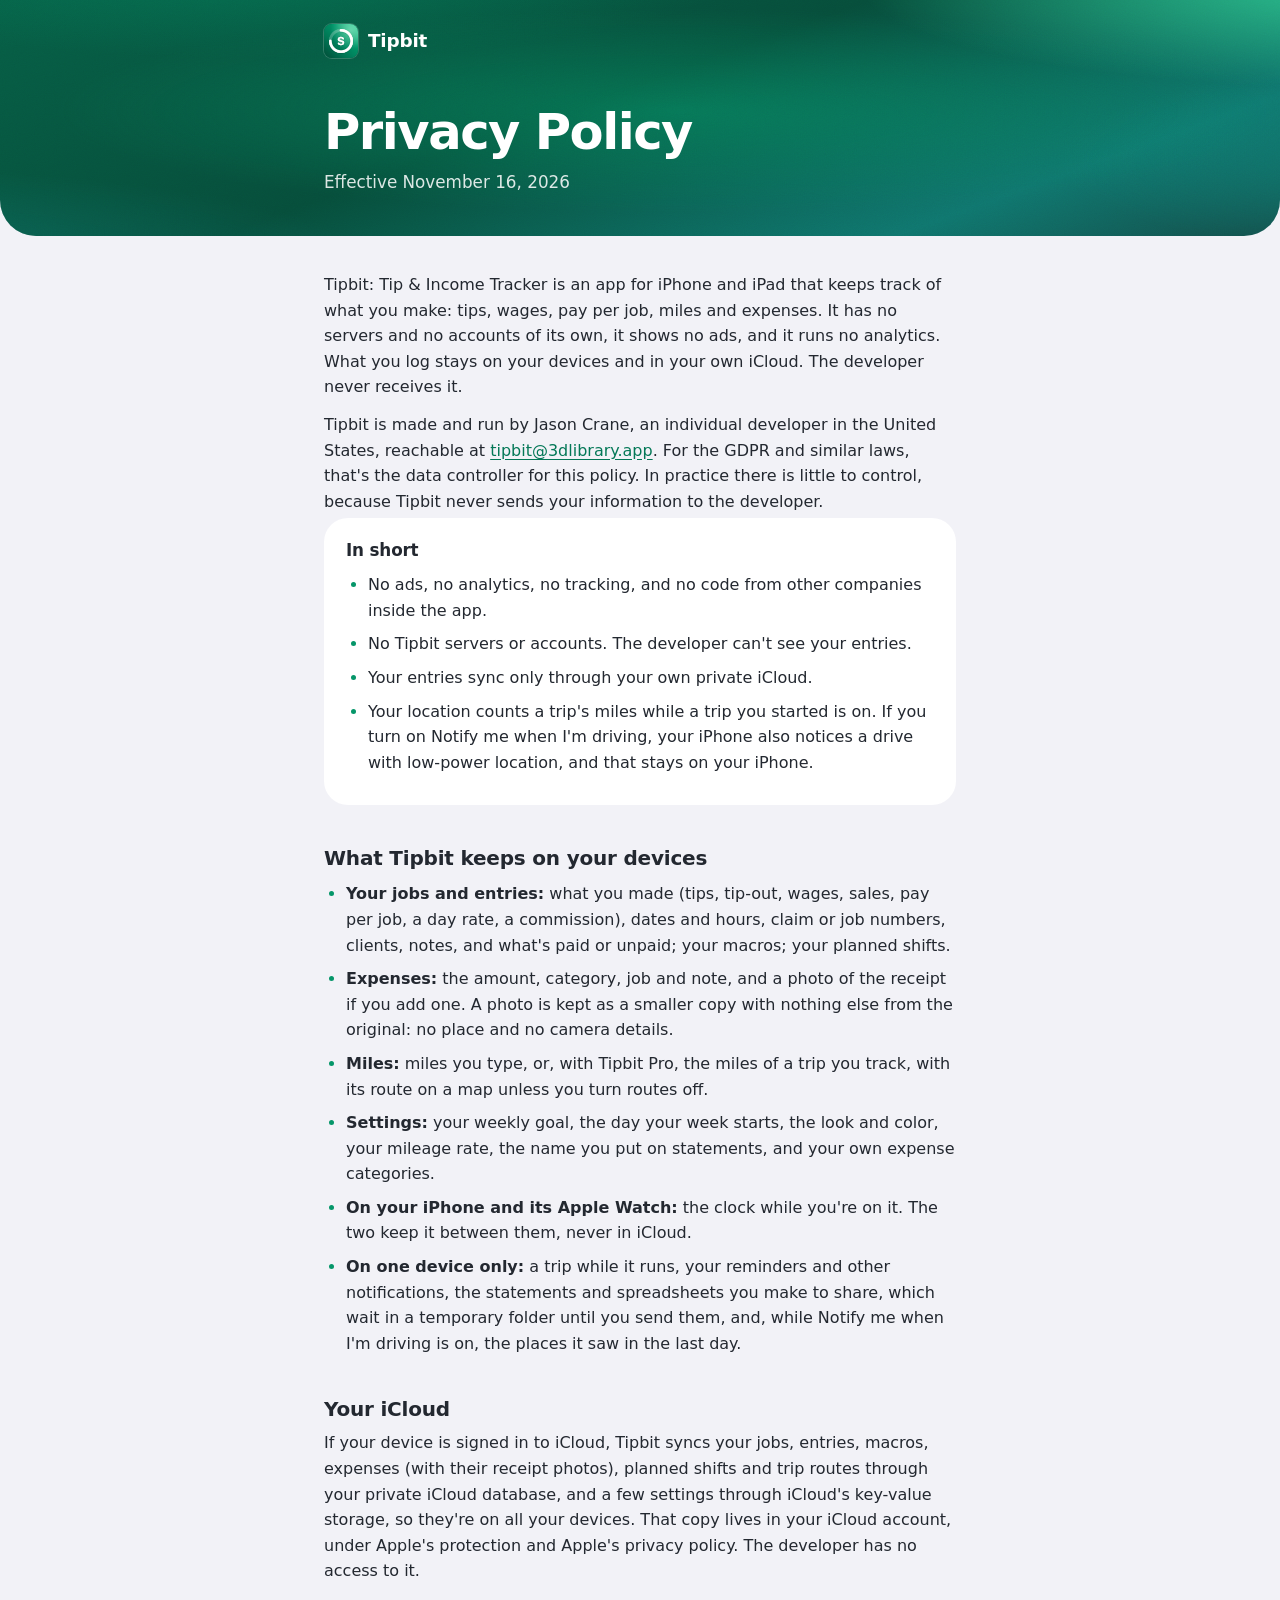
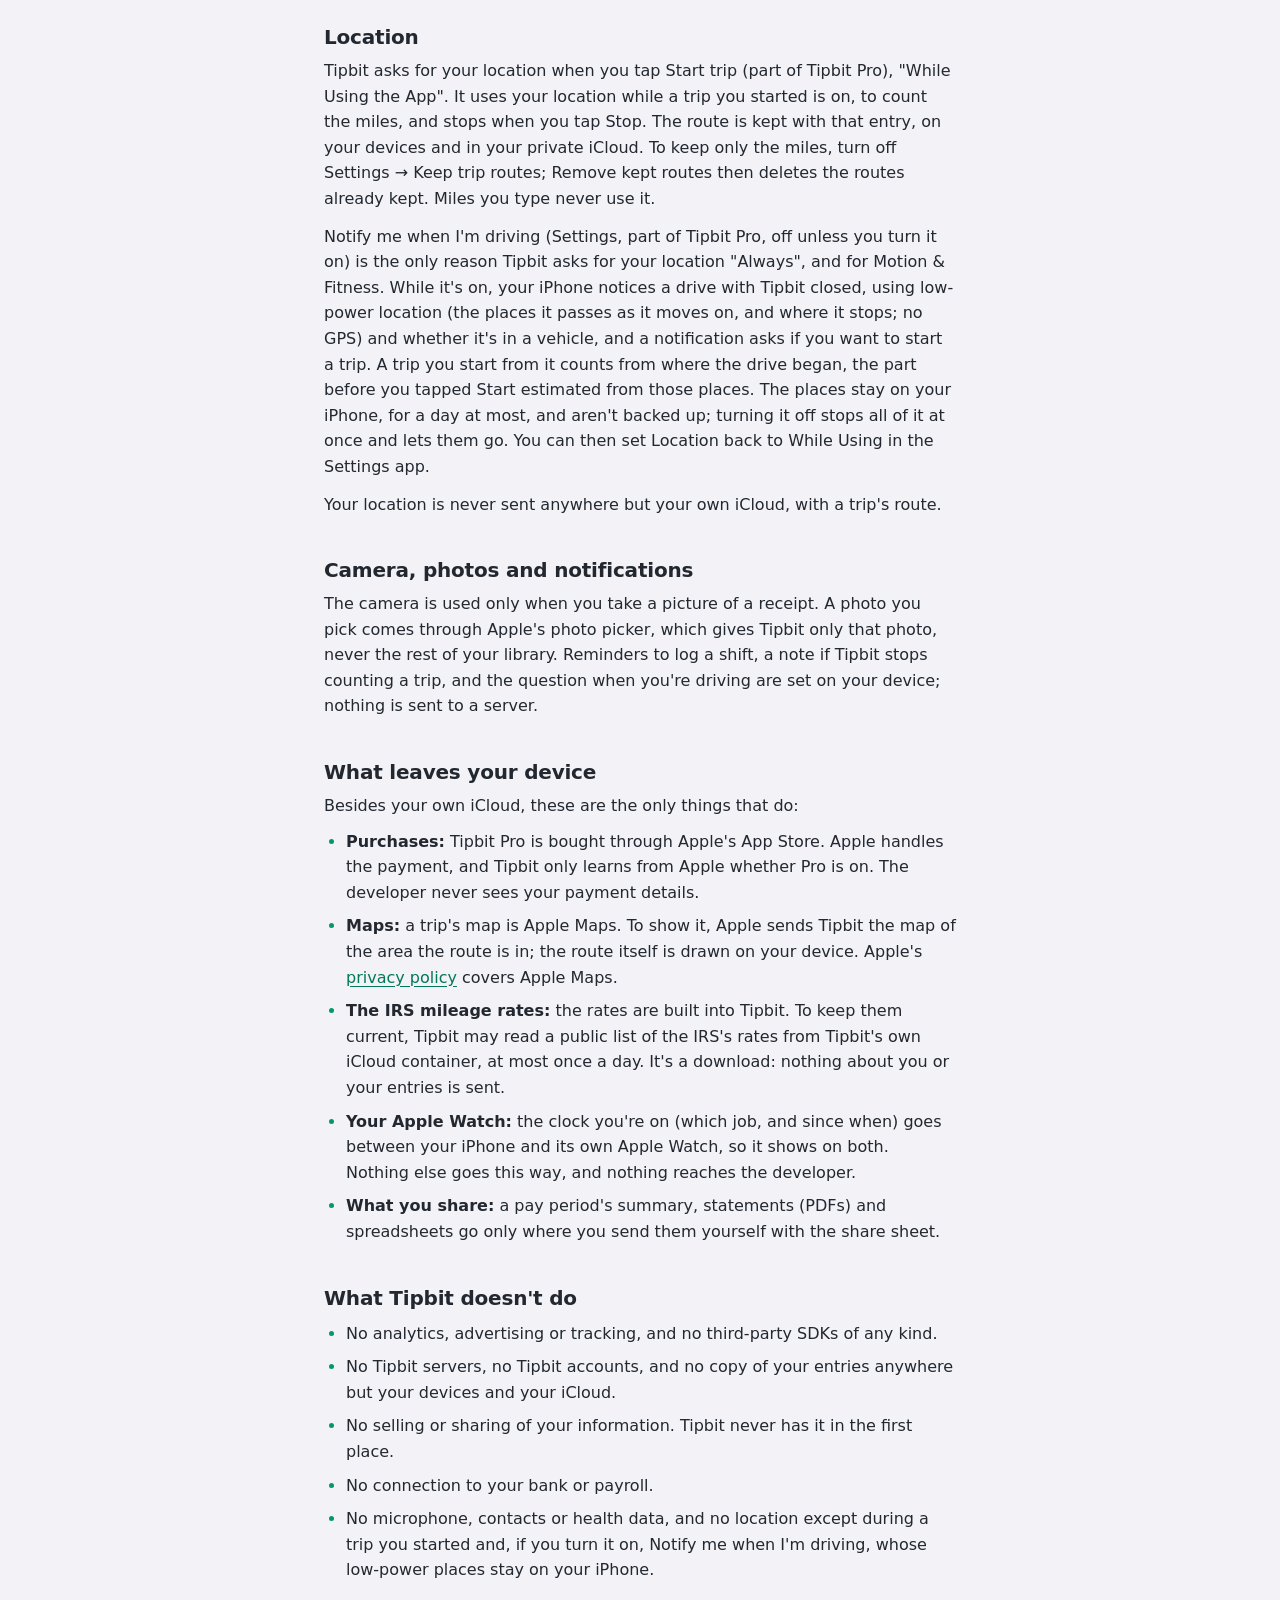
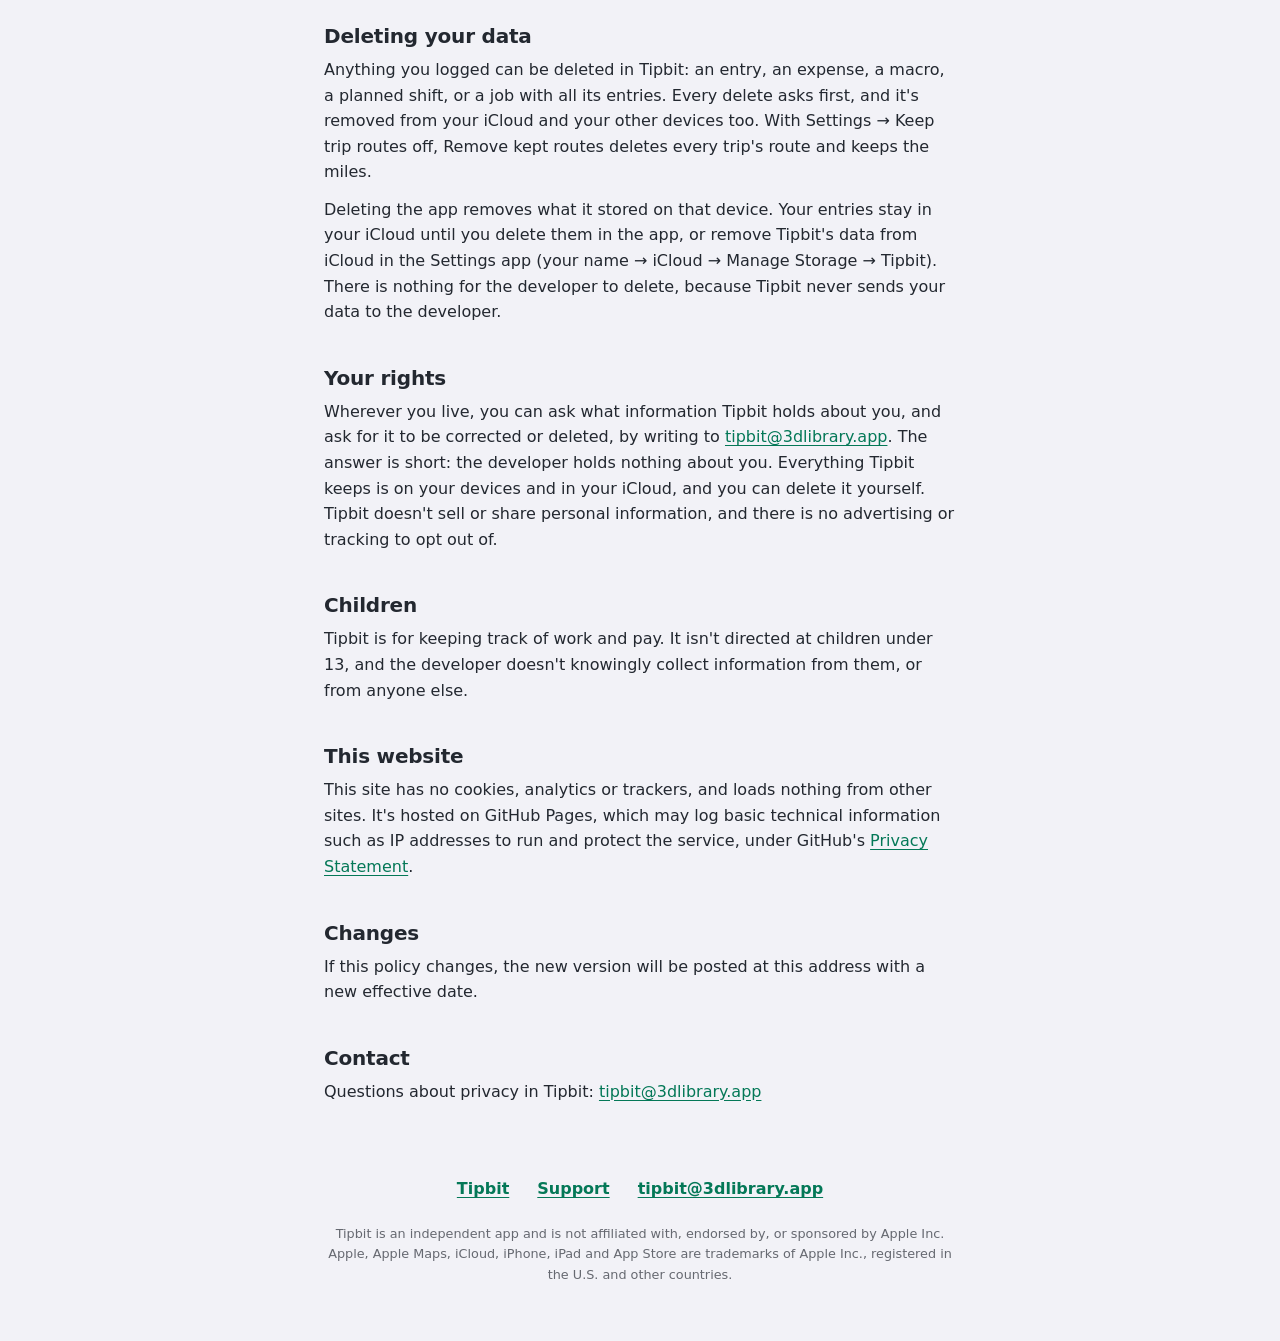
==== privacy.html @ b1013e78 "The privacy policy says Tipbit asks for Always only for Notify me when I'm driving The problem. Spec" ====
<!DOCTYPE html>
<html lang="en">
<head>
<meta charset="utf-8">
<meta name="viewport" content="width=device-width, initial-scale=1, viewport-fit=cover">
<title>Privacy Policy - Tipbit: Tip &amp; Income Tracker</title>
<meta name="description" content="Tipbit's privacy policy: no servers, no accounts, no ads, no tracking. Your entries stay on your devices and in your own iCloud.">
<meta name="color-scheme" content="light dark">
<meta name="theme-color" content="#065f46">
<meta name="referrer" content="no-referrer">
<link rel="icon" href="img/icon.png">
<link rel="apple-touch-icon" href="img/icon.png">
<link rel="stylesheet" href="site.css">
</head>
<body>
<header class="aurora">
  <div class="narrow band">
    <a class="home" href="./"><img src="img/icon.png" width="34" height="34" alt=""><span>Tipbit</span></a>
    <h1>Privacy Policy</h1>
    <p class="line">Effective November 16, 2026</p>
  </div>
</header>

<main class="narrow page">
  <p>Tipbit: Tip &amp; Income Tracker is an app for iPhone and iPad that keeps track of what you make: tips, wages,
  pay per job, miles and expenses. It has no servers and no accounts of its own, it shows no ads, and it runs no
  analytics. What you log stays on your devices and in your own iCloud. The developer never receives it.</p>

  <p>Tipbit is made and run by Jason Crane, an individual developer in the United States, reachable at
  <a href="mailto:tipbit@3dlibrary.app">tipbit@3dlibrary.app</a>. For the GDPR and similar laws, that's the data
  controller for this policy. In practice there is little to control, because Tipbit never sends your information to
  the developer.</p>

  <div class="card">
    <h2>In short</h2>
    <ul>
      <li>No ads, no analytics, no tracking, and no code from other companies inside the app.</li>
      <li>No Tipbit servers or accounts. The developer can't see your entries.</li>
      <li>Your entries sync only through your own private iCloud.</li>
      <li>Your location counts a trip's miles while a trip you started is on. If you turn on Notify me when I'm driving,
      your iPhone also notices a drive with low-power location, and that stays on your iPhone.</li>
    </ul>
  </div>

  <h2>What Tipbit keeps on your devices</h2>
  <ul>
    <li><strong>Your jobs and entries:</strong> what you made (tips, tip-out, wages, sales, pay per job, a day rate, a
    commission), dates and hours, claim or job numbers, clients, notes, and what's paid or unpaid; your macros; your
    planned shifts.</li>
    <li><strong>Expenses:</strong> the amount, category, job and note, and a photo of the receipt if you add one. A photo
    is kept as a smaller copy with nothing else from the original: no place and no camera details.</li>
    <li><strong>Miles:</strong> miles you type, or, with Tipbit Pro, the miles of a trip you track, with its route on a
    map unless you turn routes off.</li>
    <li><strong>Settings:</strong> your weekly goal, the day your week starts, the look and color, your mileage rate, the
    name you put on statements, and your own expense categories.</li>
    <li><strong>On your iPhone and its Apple Watch:</strong> the clock while you're on it. The two keep it between them,
    never in iCloud.</li>
    <li><strong>On one device only:</strong> a trip while it runs, your reminders and other notifications, the statements
    and spreadsheets you make to share, which wait in a temporary folder until you send them, and, while Notify me when
    I'm driving is on, the places it saw in the last day.</li>
  </ul>

  <h2>Your iCloud</h2>
  <p>If your device is signed in to iCloud, Tipbit syncs your jobs, entries, macros, expenses (with their receipt
  photos), planned shifts and trip routes through your private iCloud database, and a few settings through iCloud's
  key-value storage, so they're on all your devices. That copy lives in your iCloud account, under Apple's protection
  and Apple's privacy policy. The developer has no access to it.</p>

  <h2>Location</h2>
  <p>Tipbit asks for your location when you tap Start trip (part of Tipbit Pro), "While Using the App". It uses your
  location while a trip you started is on, to count the miles, and stops when you tap Stop. The route is kept with that
  entry, on your devices and in your private iCloud. To keep only the miles, turn off Settings → Keep trip routes;
  Remove kept routes then deletes the routes already kept. Miles you type never use it.</p>
  <p>Notify me when I'm driving (Settings, part of Tipbit Pro, off unless you turn it on) is the only reason Tipbit asks
  for your location "Always", and for Motion &amp; Fitness. While it's on, your iPhone notices a drive with Tipbit closed,
  using low-power location (the places it passes as it moves on, and where it stops; no GPS) and whether it's in a
  vehicle, and a notification asks if you want to start a trip. A trip you start from it counts from where the drive
  began, the part before you tapped Start estimated from those places. The places stay on your iPhone, for a day at
  most, and aren't backed up; turning it off stops all of it at once and lets them go. You can then set Location back
  to While Using in the Settings app.</p>
  <p>Your location is never sent anywhere but your own iCloud, with a trip's route.</p>

  <h2>Camera, photos and notifications</h2>
  <p>The camera is used only when you take a picture of a receipt. A photo you pick comes through Apple's photo picker,
  which gives Tipbit only that photo, never the rest of your library. Reminders to log a shift, a note if Tipbit stops
  counting a trip, and the question when you're driving are set on your device; nothing is sent to a server.</p>

  <h2>What leaves your device</h2>
  <p>Besides your own iCloud, these are the only things that do:</p>
  <ul>
    <li><strong>Purchases:</strong> Tipbit Pro is bought through Apple's App Store. Apple handles the payment, and Tipbit
    only learns from Apple whether Pro is on. The developer never sees your payment details.</li>
    <li><strong>Maps:</strong> a trip's map is Apple Maps. To show it, Apple sends Tipbit the map of the area the route
    is in; the route itself is drawn on your device. Apple's
    <a href="https://www.apple.com/legal/privacy/">privacy policy</a> covers Apple Maps.</li>
    <li><strong>The IRS mileage rates:</strong> the rates are built into Tipbit. To keep them current, Tipbit may read a
    public list of the IRS's rates from Tipbit's own iCloud container, at most once a day. It's a download: nothing about
    you or your entries is sent.</li>
    <li><strong>Your Apple Watch:</strong> the clock you're on (which job, and since when) goes between your iPhone and
    its own Apple Watch, so it shows on both. Nothing else goes this way, and nothing reaches the developer.</li>
    <li><strong>What you share:</strong> a pay period's summary, statements (PDFs) and spreadsheets go only where you send
    them yourself with the share sheet.</li>
  </ul>

  <h2>What Tipbit doesn't do</h2>
  <ul>
    <li>No analytics, advertising or tracking, and no third-party SDKs of any kind.</li>
    <li>No Tipbit servers, no Tipbit accounts, and no copy of your entries anywhere but your devices and your iCloud.</li>
    <li>No selling or sharing of your information. Tipbit never has it in the first place.</li>
    <li>No connection to your bank or payroll.</li>
    <li>No microphone, contacts or health data, and no location except during a trip you started and, if you turn it on,
    Notify me when I'm driving, whose low-power places stay on your iPhone.</li>
  </ul>

  <h2>Deleting your data</h2>
  <p>Anything you logged can be deleted in Tipbit: an entry, an expense, a macro, a planned shift, or a job with all
  its entries. Every delete asks first, and it's removed from your iCloud and your other devices too. With Settings →
  Keep trip routes off, Remove kept routes deletes every trip's route and keeps the miles.</p>
  <p>Deleting the app removes what it stored on that device. Your entries stay in your iCloud until you delete them in
  the app, or remove Tipbit's data from iCloud in the Settings app (your name → iCloud → Manage Storage → Tipbit). There
  is nothing for the developer to delete, because Tipbit never sends your data to the developer.</p>

  <h2>Your rights</h2>
  <p>Wherever you live, you can ask what information Tipbit holds about you, and ask for it to be corrected or deleted,
  by writing to <a href="mailto:tipbit@3dlibrary.app">tipbit@3dlibrary.app</a>. The answer is short: the developer holds
  nothing about you. Everything Tipbit keeps is on your devices and in your iCloud, and you can delete it yourself.
  Tipbit doesn't sell or share personal information, and there is no advertising or tracking to opt out of.</p>

  <h2>Children</h2>
  <p>Tipbit is for keeping track of work and pay. It isn't directed at children under 13, and the developer doesn't
  knowingly collect information from them, or from anyone else.</p>

  <h2>This website</h2>
  <p>This site has no cookies, analytics or trackers, and loads nothing from other sites. It's hosted on GitHub Pages,
  which may log basic technical information such as IP addresses to run and protect the service, under GitHub's
  <a href="https://docs.github.com/en/site-policy/privacy-policies/github-general-privacy-statement">Privacy
  Statement</a>.</p>

  <h2>Changes</h2>
  <p>If this policy changes, the new version will be posted at this address with a new effective date.</p>

  <h2>Contact</h2>
  <p>Questions about privacy in Tipbit: <a href="mailto:tipbit@3dlibrary.app">tipbit@3dlibrary.app</a></p>
</main>

<footer>
  <div class="narrow">
    <nav aria-label="Tipbit pages">
      <a href="./">Tipbit</a>
      <a href="support.html">Support</a>
      <a href="mailto:tipbit@3dlibrary.app">tipbit@3dlibrary.app</a>
    </nav>
    <p class="tm">Tipbit is an independent app and is not affiliated with, endorsed by, or sponsored by Apple Inc. Apple,
    Apple Maps, iCloud, iPhone, iPad and App Store are trademarks of Apple Inc., registered in the U.S. and other
    countries.</p>
  </div>
</footer>
</body>
</html>
---- site.css ----
/* Tipbit's site, in the app's look: the hero's aurora (the Emerald theme's own nine colors, Theme.swift), the money
   font (the system's rounded face, heavy), the ink (#232830) on a light page, white on a dark one. No scripts, no
   web fonts, nothing from another site. */

:root {
  color-scheme: light dark;
  --page: #f2f2f7;
  --card: #ffffff;
  --ink: #232830;
  --ink-2: rgba(35, 40, 48, 0.68);
  --ink-3: rgba(35, 40, 48, 0.36);
  --line: rgba(35, 40, 48, 0.12);
  --accent: #059669;
  --link: #047857;
  --rounded: ui-rounded, "SF Pro Rounded", "SF Pro Display", -apple-system, BlinkMacSystemFont, system-ui, "Segoe UI",
    Roboto, sans-serif;
  --text: -apple-system, BlinkMacSystemFont, system-ui, "Segoe UI", Roboto, Helvetica, Arial, sans-serif;
}

@media (prefers-color-scheme: dark) {
  :root {
    --page: #000000;
    --card: #1c1c1e;
    --ink: #ffffff;
    --ink-2: rgba(235, 235, 245, 0.66);
    --ink-3: rgba(235, 235, 245, 0.32);
    --line: rgba(255, 255, 255, 0.12);
    --accent: #34d399;
    --link: #34d399;
  }
}

* { margin: 0; padding: 0; box-sizing: border-box; }
html { -webkit-text-size-adjust: 100%; }
body {
  font-family: var(--text);
  background: var(--page);
  color: var(--ink);
  line-height: 1.6;
  -webkit-font-smoothing: antialiased;
}
a { color: var(--link); text-underline-offset: 3px; }
a:focus-visible { outline: 2px solid var(--accent); outline-offset: 3px; border-radius: 6px; }
img { max-width: 100%; }

/* The aurora: deep emerald with mint and teal glows drifting slowly, as the app's hero does; still under Reduce Motion. */
.aurora {
  position: relative;
  overflow: hidden;
  isolation: isolate;
  color: #ffffff;
  background: linear-gradient(160deg, #065f46 0%, #064e3b 45%, #0f766e 80%, #134e4a 100%);
  border-radius: 0 0 36px 36px;
}
.aurora::before {
  content: "";
  position: absolute;
  inset: -25%;
  z-index: -2;
  background:
    radial-gradient(38% 42% at 88% 12%, rgba(52, 211, 153, 0.85) 0%, rgba(52, 211, 153, 0) 70%),
    radial-gradient(40% 45% at 100% 62%, rgba(13, 148, 136, 0.75) 0%, rgba(13, 148, 136, 0) 70%),
    radial-gradient(45% 40% at 52% 48%, rgba(5, 150, 105, 0.55) 0%, rgba(5, 150, 105, 0) 72%),
    radial-gradient(40% 40% at 8% 92%, rgba(15, 118, 110, 0.7) 0%, rgba(15, 118, 110, 0) 70%),
    radial-gradient(36% 36% at 30% 8%, rgba(4, 120, 87, 0.7) 0%, rgba(4, 120, 87, 0) 70%);
  animation: drift 28s ease-in-out infinite alternate;
}
/* A whisper of grain, so the glows never band. */
.aurora::after {
  content: "";
  position: absolute;
  inset: 0;
  z-index: -1;
  opacity: 0.07;
  mix-blend-mode: overlay;
  background-image: url("data:image/svg+xml;utf8,<svg xmlns='http://www.w3.org/2000/svg' width='160' height='160'><filter id='n'><feTurbulence type='fractalNoise' baseFrequency='0.9' numOctaves='2' stitchTiles='stitch'/></filter><rect width='100%' height='100%' filter='url(%23n)'/></svg>");
}
@keyframes drift {
  0% { transform: translate3d(-4%, -2%, 0) rotate(0deg) scale(1); }
  50% { transform: translate3d(3%, 3%, 0) rotate(4deg) scale(1.06); }
  100% { transform: translate3d(5%, -3%, 0) rotate(-3deg) scale(1.03); }
}
@media (prefers-reduced-motion: reduce) {
  .aurora::before { animation: none; }
}

.wrap { max-width: 1040px; margin: 0 auto; padding: 0 24px; }
.narrow { max-width: 680px; margin: 0 auto; padding: 0 24px; }

/* The small caps label above a big line, as the app writes "THIS WEEK". */
.label {
  font-size: 0.78rem;
  font-weight: 700;
  letter-spacing: 0.12em;
  text-transform: uppercase;
}
.aurora .label { color: rgba(209, 250, 229, 0.92); }

.home {
  display: inline-flex;
  align-items: center;
  gap: 10px;
  color: #ffffff;
  text-decoration: none;
  font-family: var(--rounded);
  font-weight: 800;
  font-size: 1.15rem;
  letter-spacing: -0.01em;
}
.home img { width: 34px; height: 34px; border-radius: 8px; box-shadow: 0 0 0 1px rgba(255, 255, 255, 0.18); }
.home:hover span { text-decoration: underline; text-underline-offset: 4px; }
.home:focus-visible { outline: 2px solid #ffffff; outline-offset: 4px; border-radius: 10px; }

/* The front page's hero. */
.hero { padding-top: 28px; padding-bottom: 56px; }
.hero nav { display: flex; align-items: center; justify-content: space-between; gap: 16px; }
.hero nav .links { display: flex; gap: 20px; font-weight: 600; font-size: 0.95rem; }
.hero nav .links a { color: rgba(255, 255, 255, 0.88); text-decoration: none; }
.hero nav .links a:hover { color: #ffffff; text-decoration: underline; }
.hero nav .links a:focus-visible { outline-color: #ffffff; }
.hero .intro { display: grid; gap: 40px; align-items: center; margin-top: 52px; }
@media (min-width: 860px) { .hero .intro { grid-template-columns: 1.15fr 0.85fr; } }
.hero h1 {
  font-family: var(--rounded);
  font-weight: 900;
  font-size: clamp(2.7rem, 8.4vw, 4.6rem);
  line-height: 1.02;
  letter-spacing: -0.035em;
  margin-top: 12px;
  text-shadow: 0 2px 24px rgba(2, 44, 34, 0.35);
}
.hero .line {
  font-size: clamp(1.08rem, 2.6vw, 1.3rem);
  line-height: 1.5;
  color: rgba(255, 255, 255, 0.86);
  max-width: 32em;
  margin-top: 18px;
}
.soon {
  display: inline-flex;
  align-items: center;
  gap: 10px;
  margin-top: 30px;
  padding: 12px 20px;
  border-radius: 999px;
  font-weight: 700;
  font-size: 1rem;
  color: #ffffff;
  background: rgba(255, 255, 255, 0.14);
  border: 1px solid rgba(255, 255, 255, 0.3);
  -webkit-backdrop-filter: blur(12px);
  backdrop-filter: blur(12px);
}
.soon svg { width: 18px; height: 18px; flex: none; }

/* The week's total, the way Home's hero shows it: a sample, made up. */
.glance {
  justify-self: center;
  width: min(100%, 340px);
  padding: 22px 24px 24px;
  border-radius: 28px;
  background: rgba(255, 255, 255, 0.12);
  border: 1px solid rgba(255, 255, 255, 0.24);
  box-shadow: 0 24px 60px rgba(2, 44, 34, 0.35);
  -webkit-backdrop-filter: blur(16px);
  backdrop-filter: blur(16px);
}
.glance .total {
  font-family: var(--rounded);
  font-weight: 900;
  font-size: 3.4rem;
  line-height: 1.05;
  letter-spacing: -0.03em;
  margin-top: 6px;
  font-variant-numeric: tabular-nums;
}
.glance .total small { font-size: 0.5em; letter-spacing: -0.01em; }
.glance .bar { height: 10px; border-radius: 999px; background: rgba(255, 255, 255, 0.22); margin-top: 18px; overflow: hidden; }
.glance .bar span { display: block; height: 100%; width: 74%; border-radius: inherit; background: #ffffff; }
.glance .goal { display: flex; justify-content: space-between; font-size: 0.92rem; color: rgba(255, 255, 255, 0.86); margin-top: 8px; }
.glance .rows { margin-top: 18px; display: grid; gap: 10px; }
.glance .row { display: flex; justify-content: space-between; gap: 12px; font-size: 0.95rem; }
.glance .row b { font-family: var(--rounded); font-weight: 800; font-variant-numeric: tabular-nums; }
.glance .note { margin-top: 14px; font-size: 0.78rem; color: rgba(255, 255, 255, 0.7); }

/* The store's pictures as one strip, sideways on a phone. */
.strip { margin-top: 56px; }
.strip .scroller {
  overflow-x: auto;
  overscroll-behavior-x: contain;
  scroll-snap-type: x proximity;
  border-radius: 28px;
  background: linear-gradient(160deg, #065f46, #0f766e);
  box-shadow: 0 1px 0 var(--line);
}
.strip img {
  display: block;
  height: clamp(360px, 62vh, 620px);
  width: auto;
  max-width: none;
}
.strip figcaption { color: var(--ink-2); font-size: 0.92rem; margin-top: 10px; text-align: center; }

/* Cards: the app's own, plain on the page. */
.section { padding: 64px 0 8px; }
.section h2 {
  font-family: var(--rounded);
  font-weight: 800;
  font-size: clamp(1.7rem, 4.6vw, 2.3rem);
  letter-spacing: -0.025em;
  line-height: 1.12;
  margin-top: 8px;
}
.section .label { color: var(--accent); }
.section > .wrap > p { color: var(--ink-2); font-size: 1.08rem; margin-top: 10px; max-width: 40em; }
.cards { display: grid; gap: 16px; margin-top: 28px; }
@media (min-width: 720px) { .cards { grid-template-columns: repeat(2, 1fr); } }
@media (min-width: 1000px) { .cards.four { grid-template-columns: repeat(4, 1fr); } }
.card { background: var(--card); border-radius: 24px; padding: 22px; }
.card .icon {
  width: 44px;
  height: 44px;
  border-radius: 14px;
  display: grid;
  place-items: center;
  background: color-mix(in srgb, var(--accent) 14%, transparent);
  color: var(--accent);
}
.card .icon svg { width: 24px; height: 24px; }
.card h3 { font-size: 1.08rem; letter-spacing: -0.01em; margin-top: 14px; }
.card p { color: var(--ink-2); font-size: 0.97rem; margin-top: 6px; }

.pro { display: grid; gap: 16px; margin-top: 28px; }
@media (min-width: 720px) { .pro { grid-template-columns: 1fr 1fr; } }
.pro ul { list-style: none; margin-top: 12px; display: grid; gap: 8px; }
.pro li { padding-left: 26px; position: relative; color: var(--ink); }
.pro li::before {
  content: "";
  position: absolute;
  left: 2px;
  top: 0.48em;
  width: 12px;
  height: 7px;
  border-left: 2.5px solid var(--accent);
  border-bottom: 2.5px solid var(--accent);
  transform: rotate(-45deg);
}
.pro .card h3 { margin-top: 2px; }
.pro .card .label { color: var(--ink-2); }

/* The help and privacy pages: a band of aurora on top, then the words. */
.band { padding-top: 24px; padding-bottom: 40px; }
.band h1 {
  font-family: var(--rounded);
  font-weight: 900;
  font-size: clamp(2.2rem, 7vw, 3.1rem);
  letter-spacing: -0.03em;
  line-height: 1.08;
  margin-top: 40px;
}
.band .line { color: rgba(255, 255, 255, 0.86); margin-top: 10px; font-size: 1.05rem; }
.page { padding-top: 36px; padding-bottom: 24px; }
.page h2 { font-size: 1.25rem; letter-spacing: -0.01em; margin: 40px 0 8px; line-height: 1.3; }
.page h3 { font-size: 1.04rem; margin: 26px 0 6px; line-height: 1.35; }
.page p, .page li { font-size: 1rem; }
.page p + p { margin-top: 12px; }
.page ul { padding-left: 22px; margin: 10px 0; }
.page li { margin: 8px 0; }
.page li::marker { color: var(--accent); }
.page .card { margin: 4px 0 8px; }
.page .card h2 { margin: 0 0 6px; font-size: 1.05rem; }
.page .card ul { margin-bottom: 0; }
.page .card p { color: var(--ink); }
.muted { color: var(--ink-2); }

footer { padding: 48px 0 56px; }
footer nav { display: flex; flex-wrap: wrap; justify-content: center; gap: 12px 28px; font-weight: 600; }
footer .tm { color: var(--ink-2); font-size: 0.8rem; line-height: 1.6; text-align: center; margin-top: 22px; }

@media (forced-colors: active) {
  .aurora { border: 1px solid CanvasText; }
  .card, .glance, .soon { border: 1px solid CanvasText; }
}
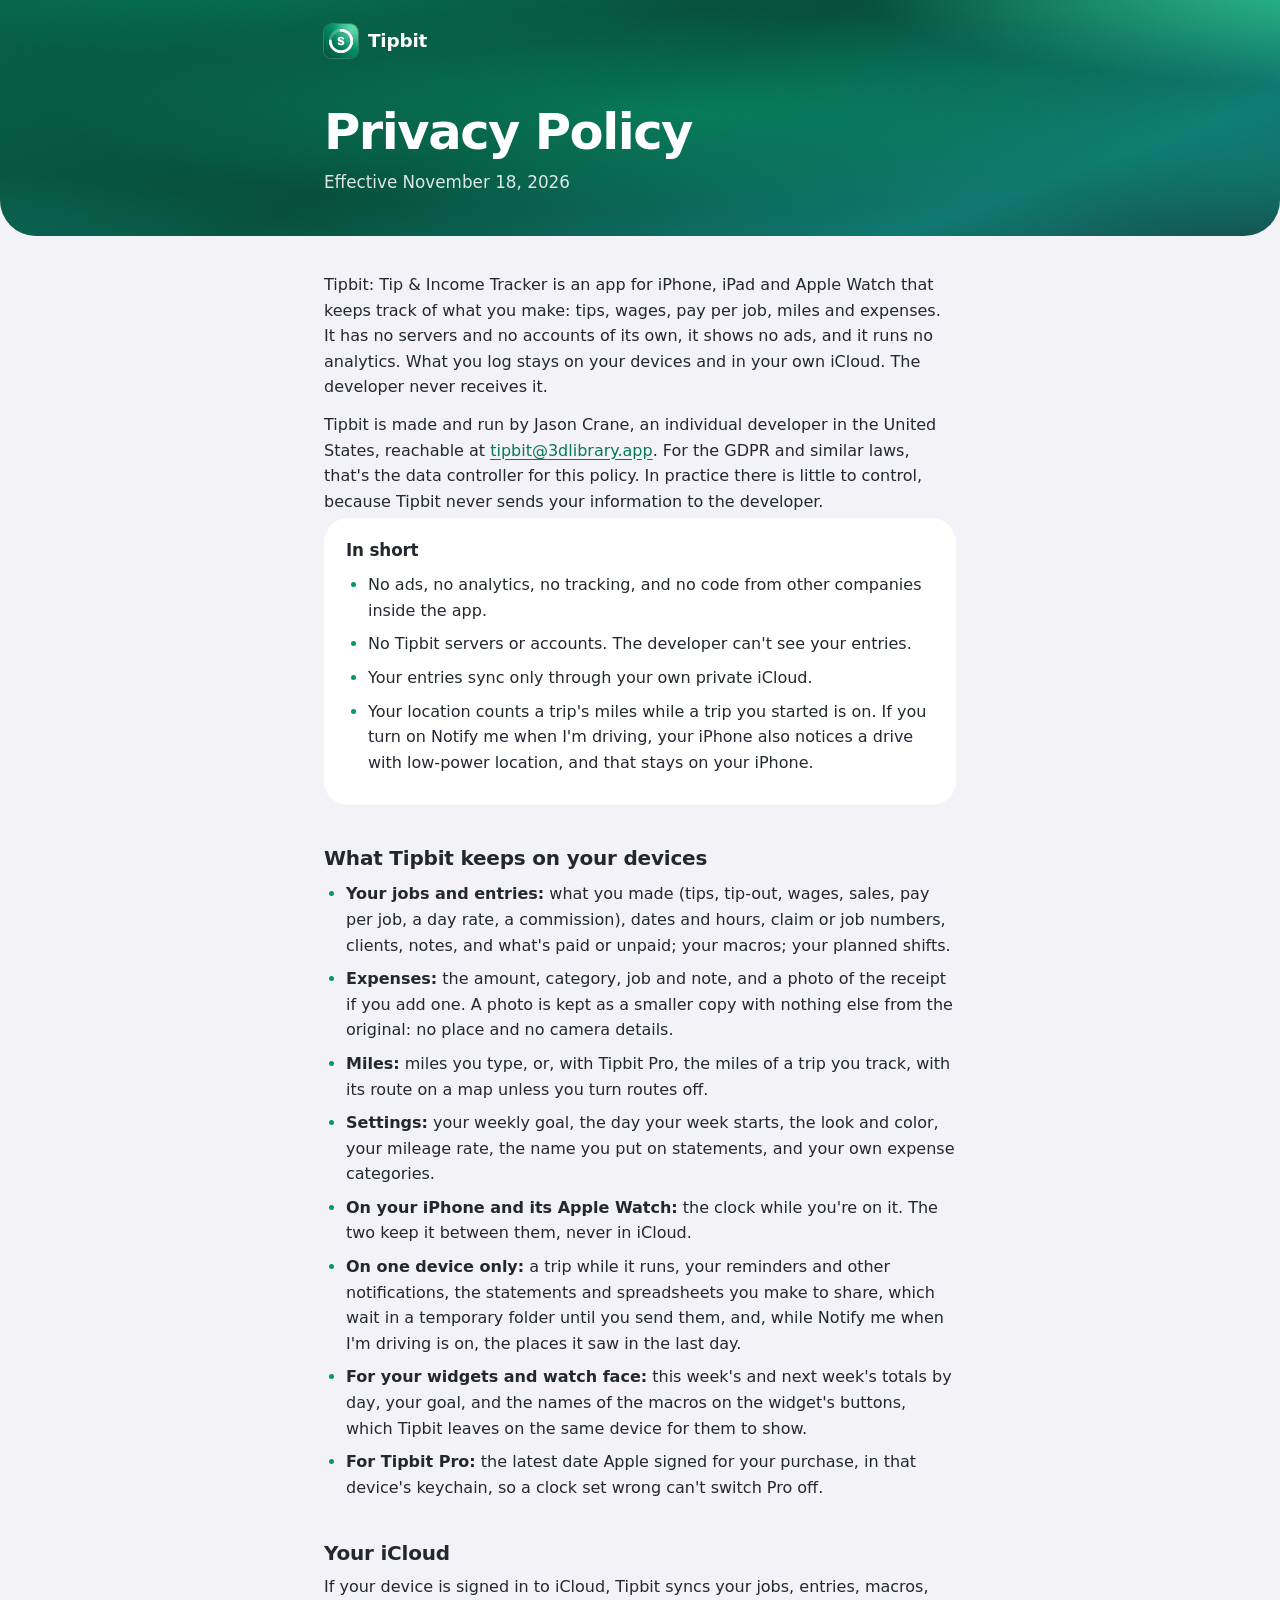
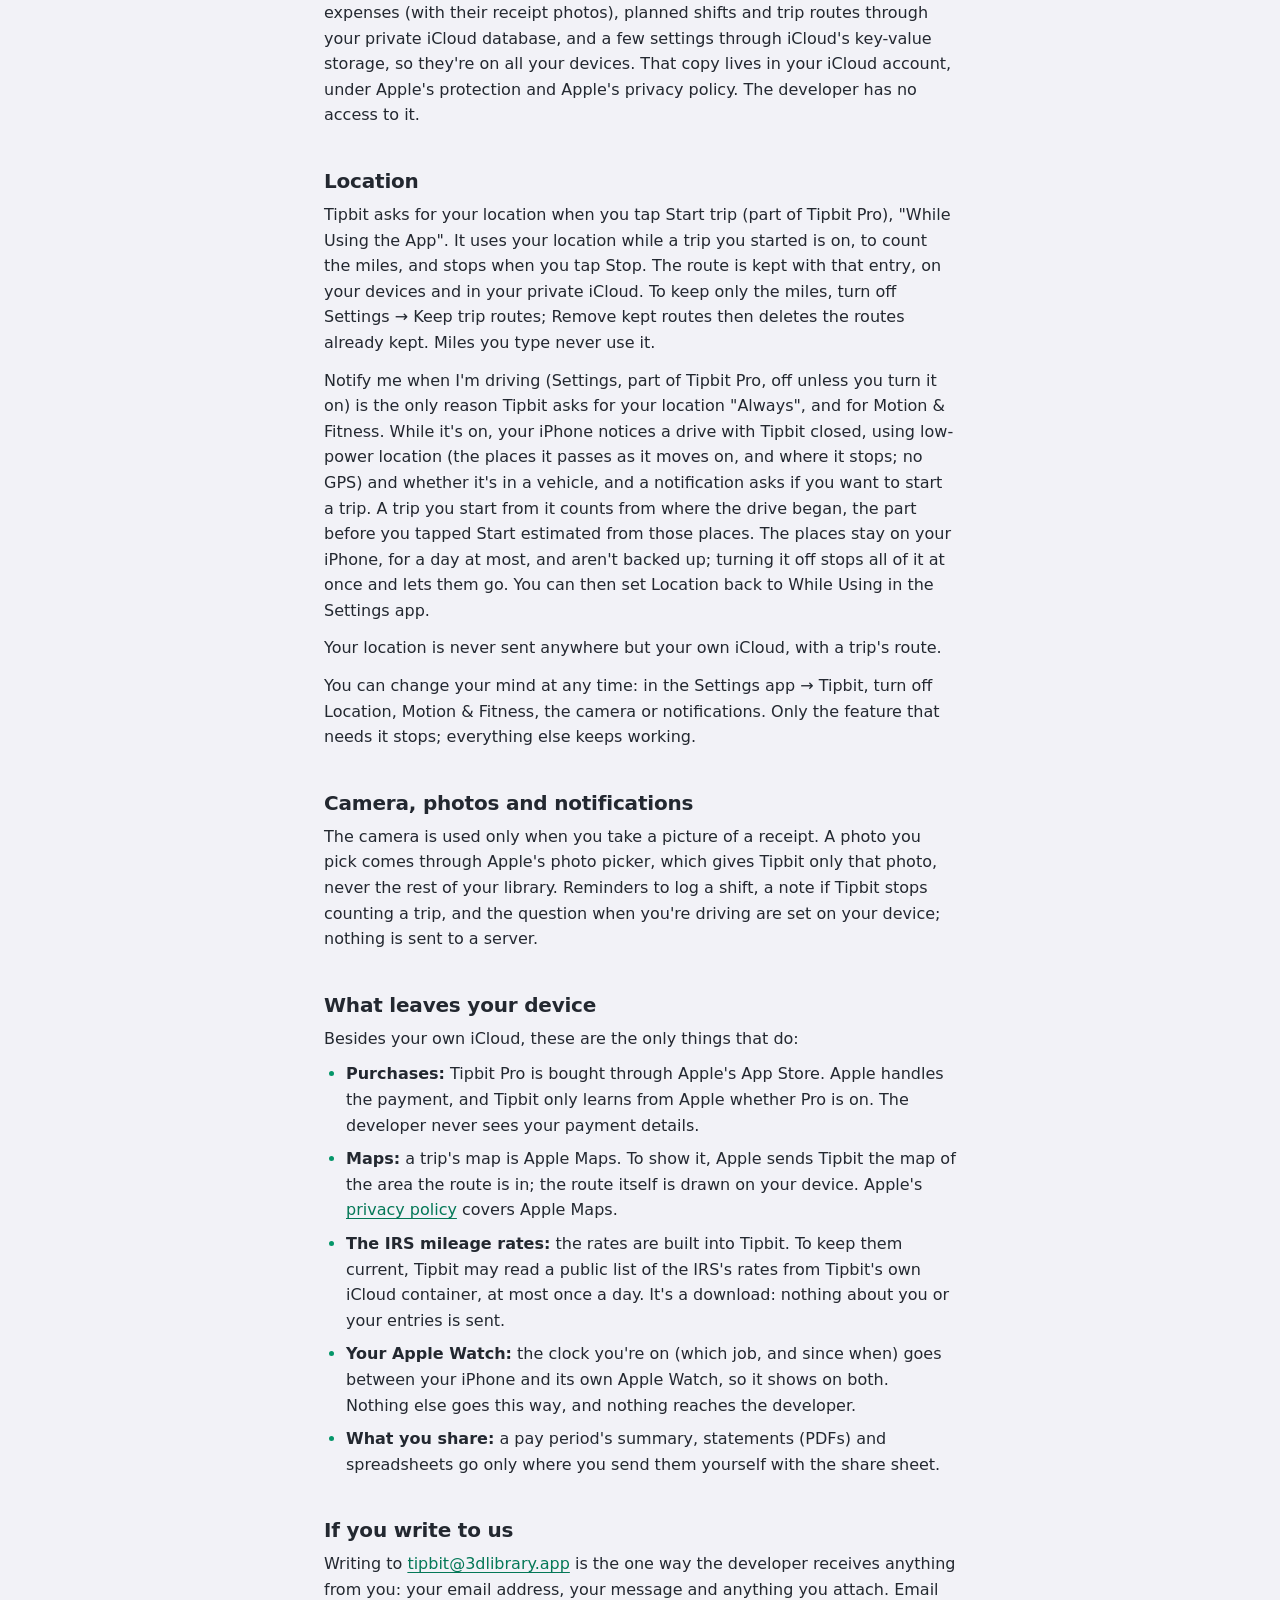
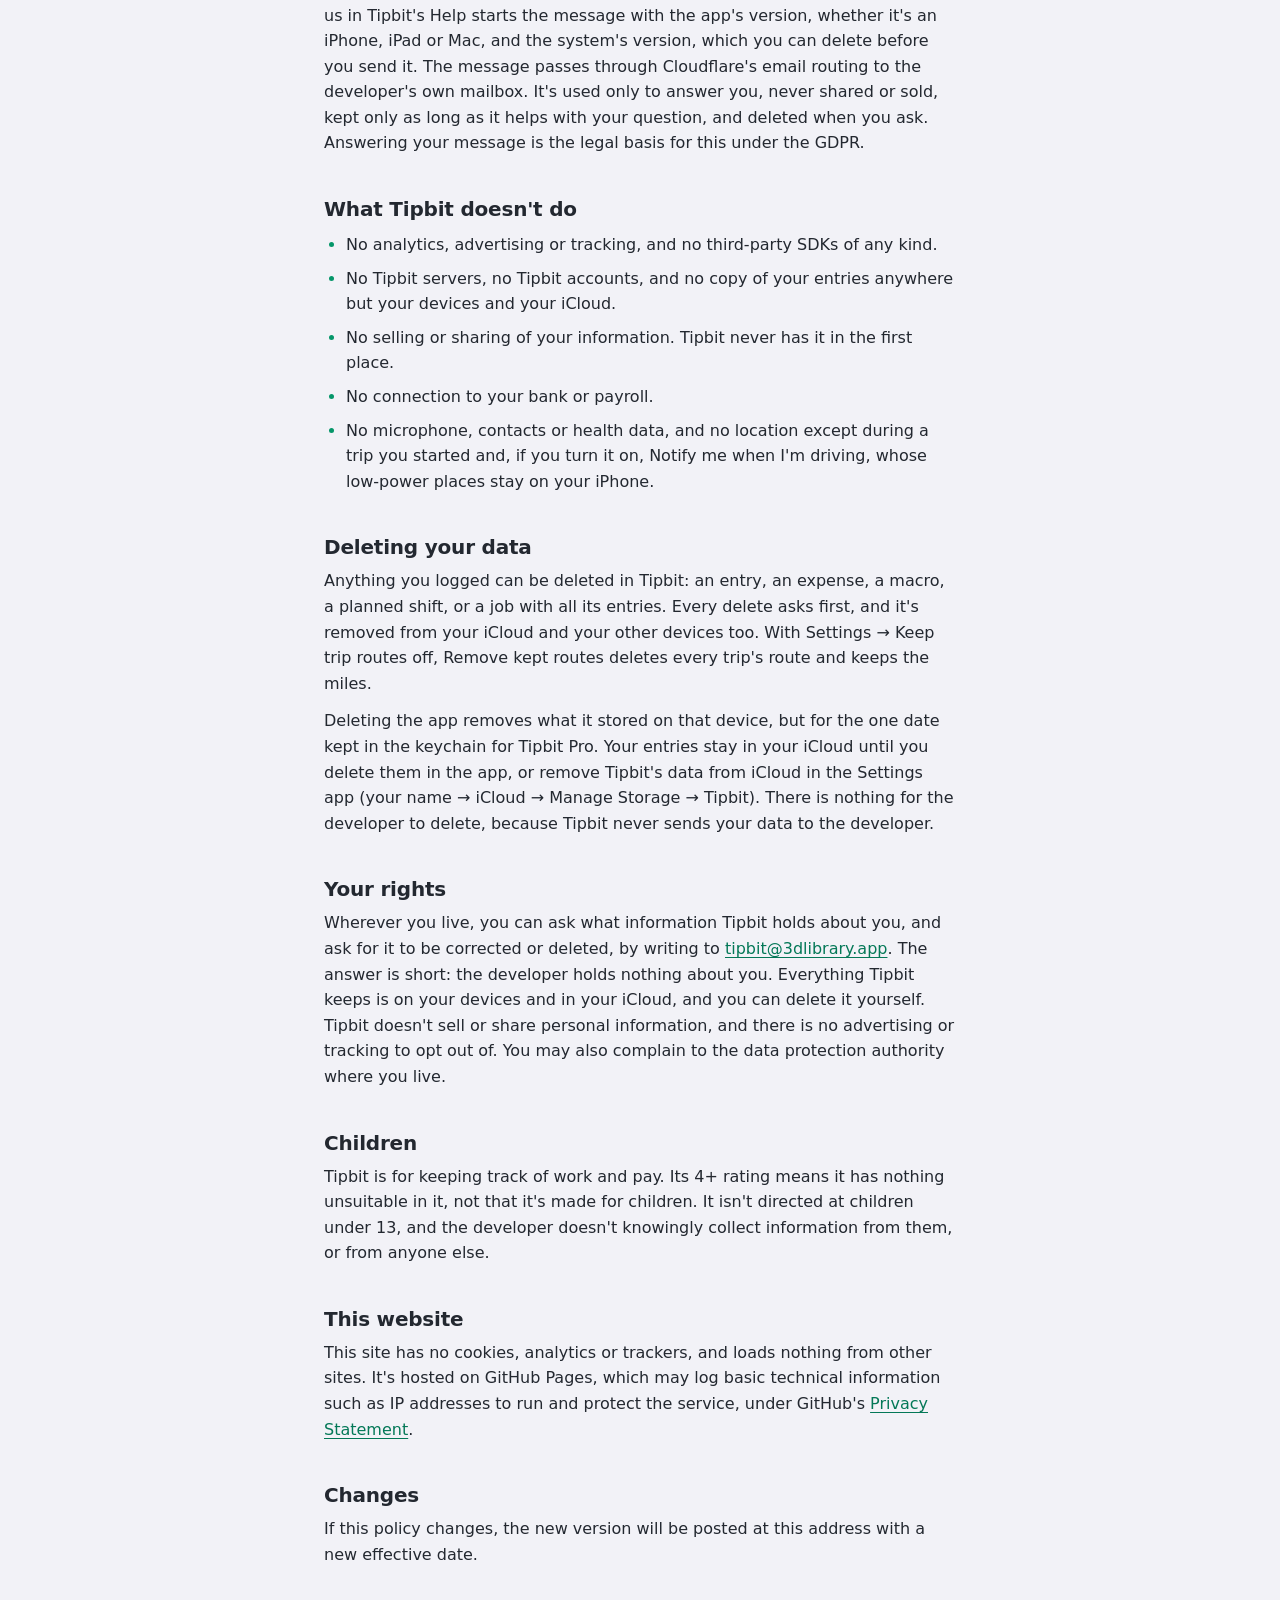
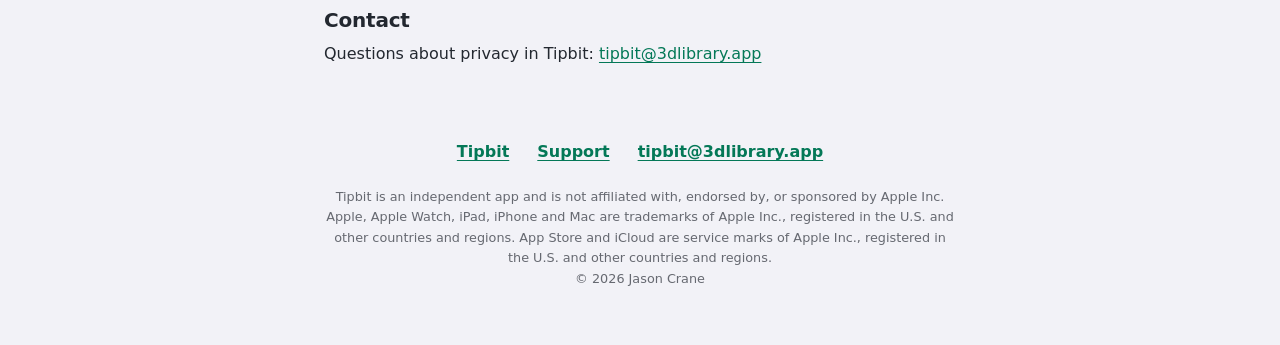
==== commit e846c685: "The privacy policy says what happens to an email, and what the widgets keep The policy said the deve" ====
--- a/privacy.html
+++ b/privacy.html
@@ -17,13 +17,13 @@
   <div class="narrow band">
     <a class="home" href="./"><img src="img/icon.png" width="34" height="34" alt=""><span>Tipbit</span></a>
     <h1>Privacy Policy</h1>
-    <p class="line">Effective November 16, 2026</p>
+    <p class="line">Effective November 18, 2026</p>
   </div>
 </header>
 
 <main class="narrow page">
-  <p>Tipbit: Tip &amp; Income Tracker is an app for iPhone and iPad that keeps track of what you make: tips, wages,
-  pay per job, miles and expenses. It has no servers and no accounts of its own, it shows no ads, and it runs no
+  <p>Tipbit: Tip &amp; Income Tracker is an app for iPhone, iPad and Apple Watch that keeps track of what you make:
+  tips, wages, pay per job, miles and expenses. It has no servers and no accounts of its own, it shows no ads, and it runs no
   analytics. What you log stays on your devices and in your own iCloud. The developer never receives it.</p>
 
   <p>Tipbit is made and run by Jason Crane, an individual developer in the United States, reachable at
@@ -58,6 +58,10 @@
     <li><strong>On one device only:</strong> a trip while it runs, your reminders and other notifications, the statements
     and spreadsheets you make to share, which wait in a temporary folder until you send them, and, while Notify me when
     I'm driving is on, the places it saw in the last day.</li>
+    <li><strong>For your widgets and watch face:</strong> this week's and next week's totals by day, your goal, and the
+    names of the macros on the widget's buttons, which Tipbit leaves on the same device for them to show.</li>
+    <li><strong>For Tipbit Pro:</strong> the latest date Apple signed for your purchase, in that device's keychain, so a
+    clock set wrong can't switch Pro off.</li>
   </ul>
 
   <h2>Your iCloud</h2>
@@ -79,6 +83,8 @@
   most, and aren't backed up; turning it off stops all of it at once and lets them go. You can then set Location back
   to While Using in the Settings app.</p>
   <p>Your location is never sent anywhere but your own iCloud, with a trip's route.</p>
+  <p>You can change your mind at any time: in the Settings app → Tipbit, turn off Location, Motion &amp; Fitness, the
+  camera or notifications. Only the feature that needs it stops; everything else keeps working.</p>
 
   <h2>Camera, photos and notifications</h2>
   <p>The camera is used only when you take a picture of a receipt. A photo you pick comes through Apple's photo picker,
@@ -102,6 +108,14 @@
     them yourself with the share sheet.</li>
   </ul>
 
+  <h2>If you write to us</h2>
+  <p>Writing to <a href="mailto:tipbit@3dlibrary.app">tipbit@3dlibrary.app</a> is the one way the developer receives
+  anything from you: your email address, your message and anything you attach. Email us in Tipbit's Help starts the
+  message with the app's version, whether it's an iPhone, iPad or Mac, and the system's version, which you can delete
+  before you send it. The message passes through Cloudflare's email routing to the developer's own mailbox. It's used
+  only to answer you, never shared or sold, kept only as long as it helps with your question, and deleted when you ask.
+  Answering your message is the legal basis for this under the GDPR.</p>
+
   <h2>What Tipbit doesn't do</h2>
   <ul>
     <li>No analytics, advertising or tracking, and no third-party SDKs of any kind.</li>
@@ -116,7 +130,7 @@
   <p>Anything you logged can be deleted in Tipbit: an entry, an expense, a macro, a planned shift, or a job with all
   its entries. Every delete asks first, and it's removed from your iCloud and your other devices too. With Settings →
   Keep trip routes off, Remove kept routes deletes every trip's route and keeps the miles.</p>
-  <p>Deleting the app removes what it stored on that device. Your entries stay in your iCloud until you delete them in
+  <p>Deleting the app removes what it stored on that device, but for the one date kept in the keychain for Tipbit Pro. Your entries stay in your iCloud until you delete them in
   the app, or remove Tipbit's data from iCloud in the Settings app (your name → iCloud → Manage Storage → Tipbit). There
   is nothing for the developer to delete, because Tipbit never sends your data to the developer.</p>
 
@@ -124,11 +138,13 @@
   <p>Wherever you live, you can ask what information Tipbit holds about you, and ask for it to be corrected or deleted,
   by writing to <a href="mailto:tipbit@3dlibrary.app">tipbit@3dlibrary.app</a>. The answer is short: the developer holds
   nothing about you. Everything Tipbit keeps is on your devices and in your iCloud, and you can delete it yourself.
-  Tipbit doesn't sell or share personal information, and there is no advertising or tracking to opt out of.</p>
+  Tipbit doesn't sell or share personal information, and there is no advertising or tracking to opt out of. You may
+  also complain to the data protection authority where you live.</p>
 
   <h2>Children</h2>
-  <p>Tipbit is for keeping track of work and pay. It isn't directed at children under 13, and the developer doesn't
-  knowingly collect information from them, or from anyone else.</p>
+  <p>Tipbit is for keeping track of work and pay. Its 4+ rating means it has nothing unsuitable in it, not that it's
+  made for children. It isn't directed at children under 13, and the developer doesn't knowingly collect information
+  from them, or from anyone else.</p>
 
   <h2>This website</h2>
   <p>This site has no cookies, analytics or trackers, and loads nothing from other sites. It's hosted on GitHub Pages,
@@ -151,8 +167,9 @@
       <a href="mailto:tipbit@3dlibrary.app">tipbit@3dlibrary.app</a>
     </nav>
     <p class="tm">Tipbit is an independent app and is not affiliated with, endorsed by, or sponsored by Apple Inc. Apple,
-    Apple Maps, iCloud, iPhone, iPad and App Store are trademarks of Apple Inc., registered in the U.S. and other
-    countries.</p>
+    Apple Watch, iPad, iPhone and Mac are trademarks of Apple Inc., registered in the U.S. and other countries and
+    regions. App Store and iCloud are service marks of Apple Inc., registered in the U.S. and other countries and
+    regions.<br>© 2026 Jason Crane</p>
   </div>
 </footer>
 </body>
--- a/site.css
+++ b/site.css
@@ -199,6 +199,7 @@
   width: auto;
   max-width: none;
 }
+.strip .scroller:focus-visible { outline: 2px solid var(--accent); outline-offset: 3px; }
 .strip figcaption { color: var(--ink-2); font-size: 0.92rem; margin-top: 10px; text-align: center; }
 
 /* Cards: the app's own, plain on the page. */
@@ -211,7 +212,8 @@
   line-height: 1.12;
   margin-top: 8px;
 }
-.section .label { color: var(--accent); }
+/* The darker emerald in the light look: the accent is 3.4:1 on the page, under the 4.5:1 small words need. */
+.section .label { color: var(--link); }
 .section > .wrap > p { color: var(--ink-2); font-size: 1.08rem; margin-top: 10px; max-width: 40em; }
 .cards { display: grid; gap: 16px; margin-top: 28px; }
 @media (min-width: 720px) { .cards { grid-template-columns: repeat(2, 1fr); } }
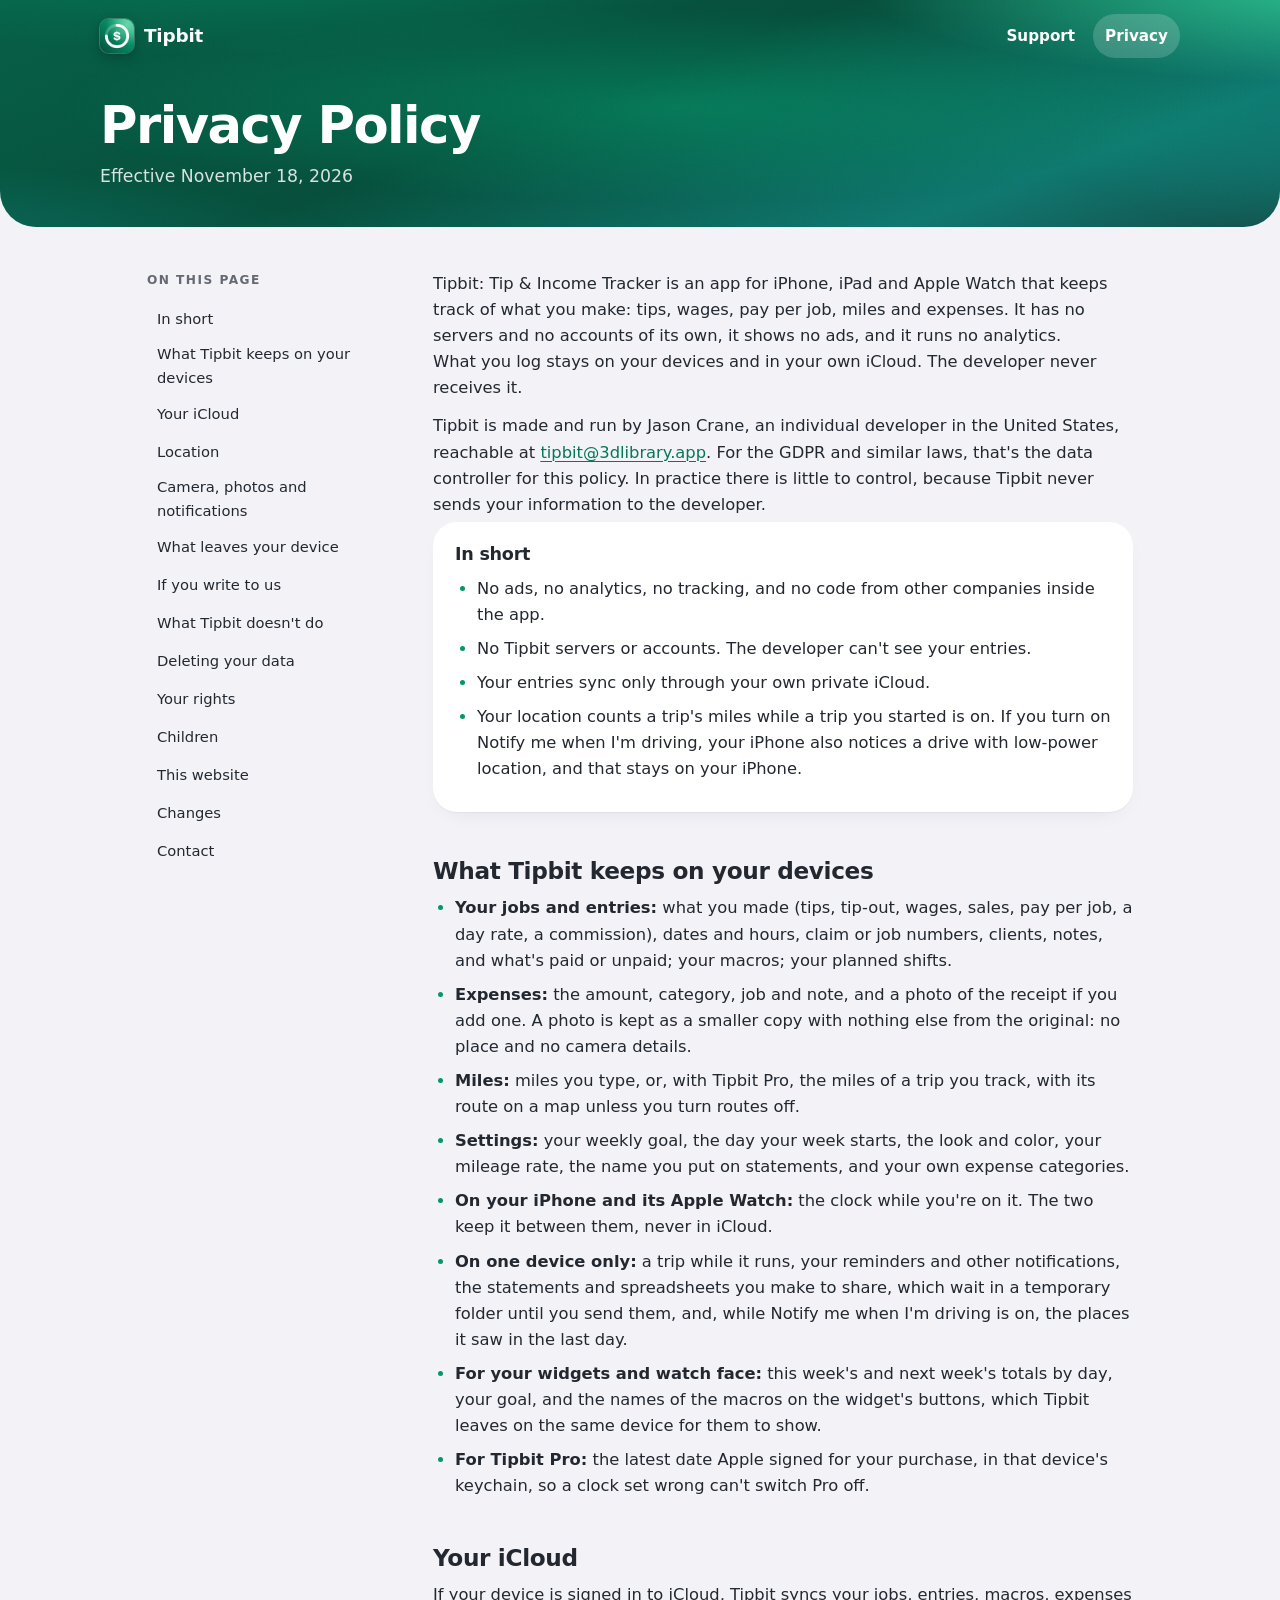
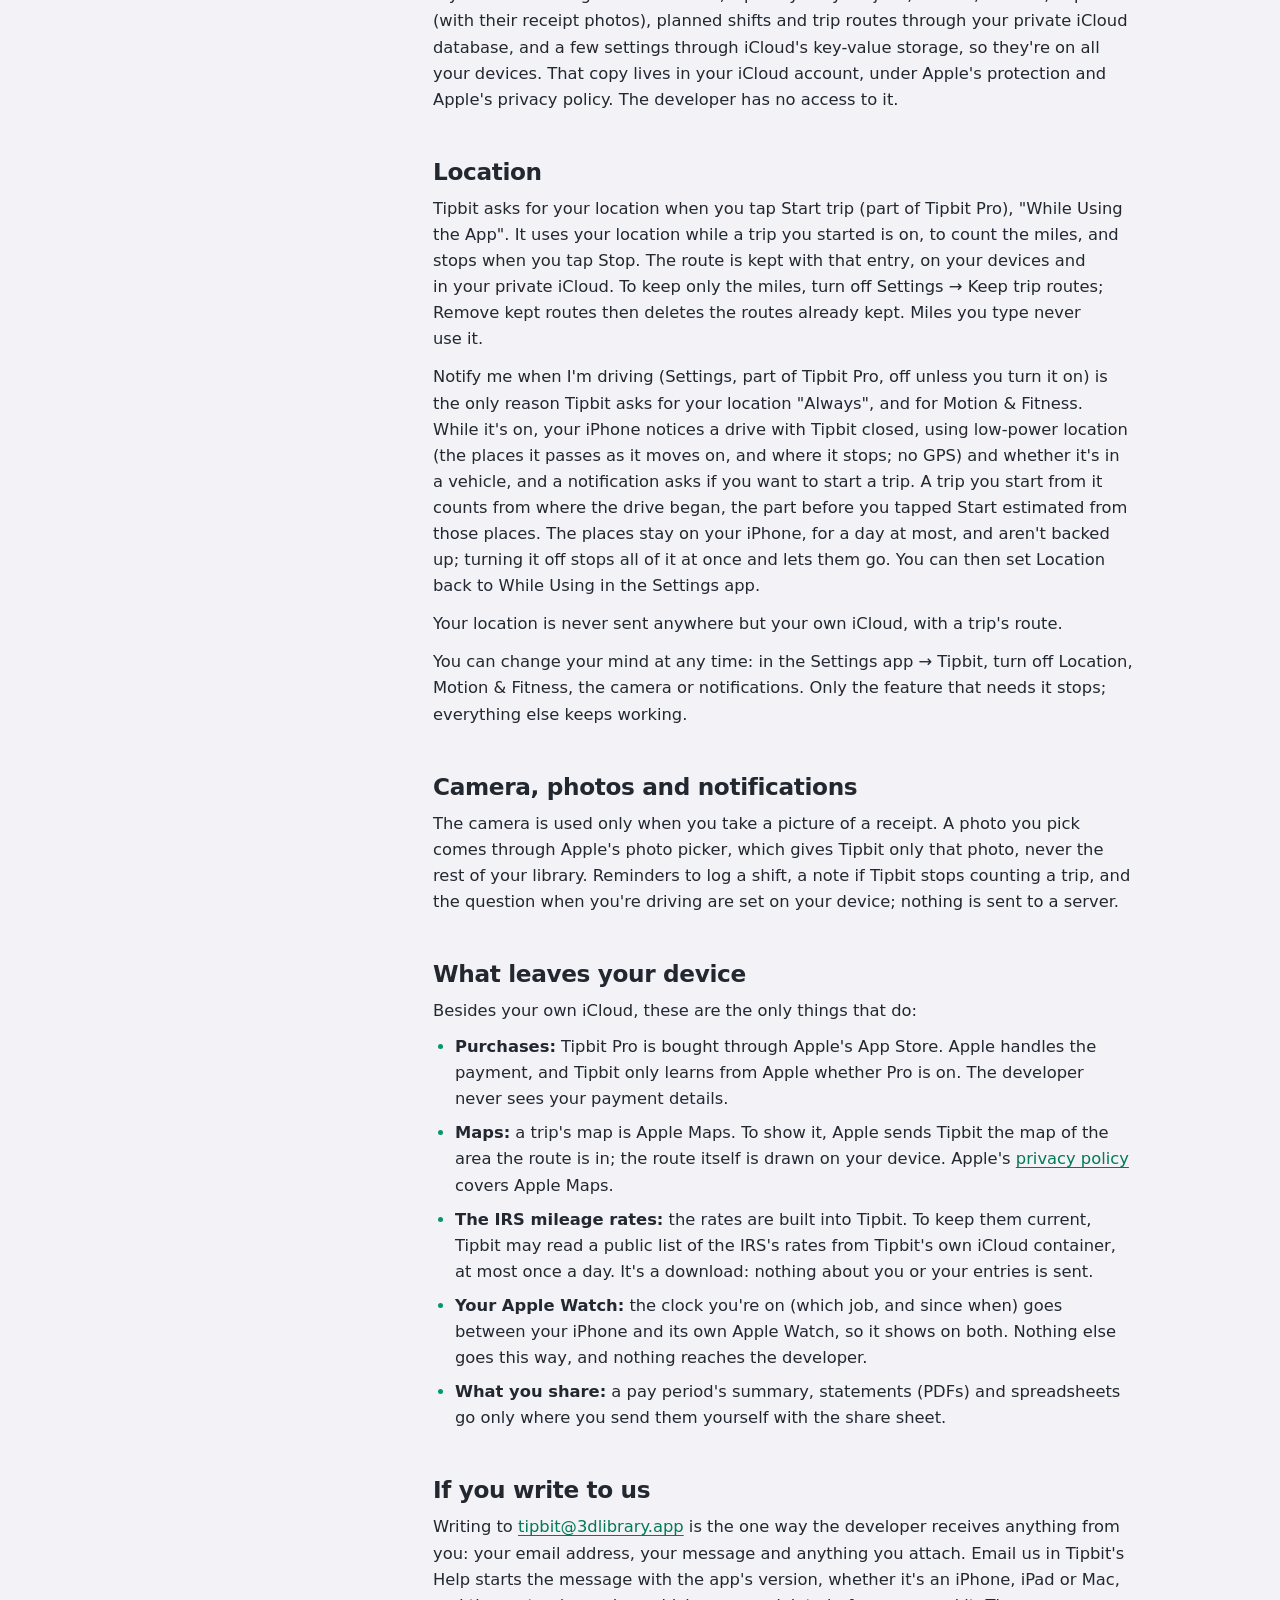
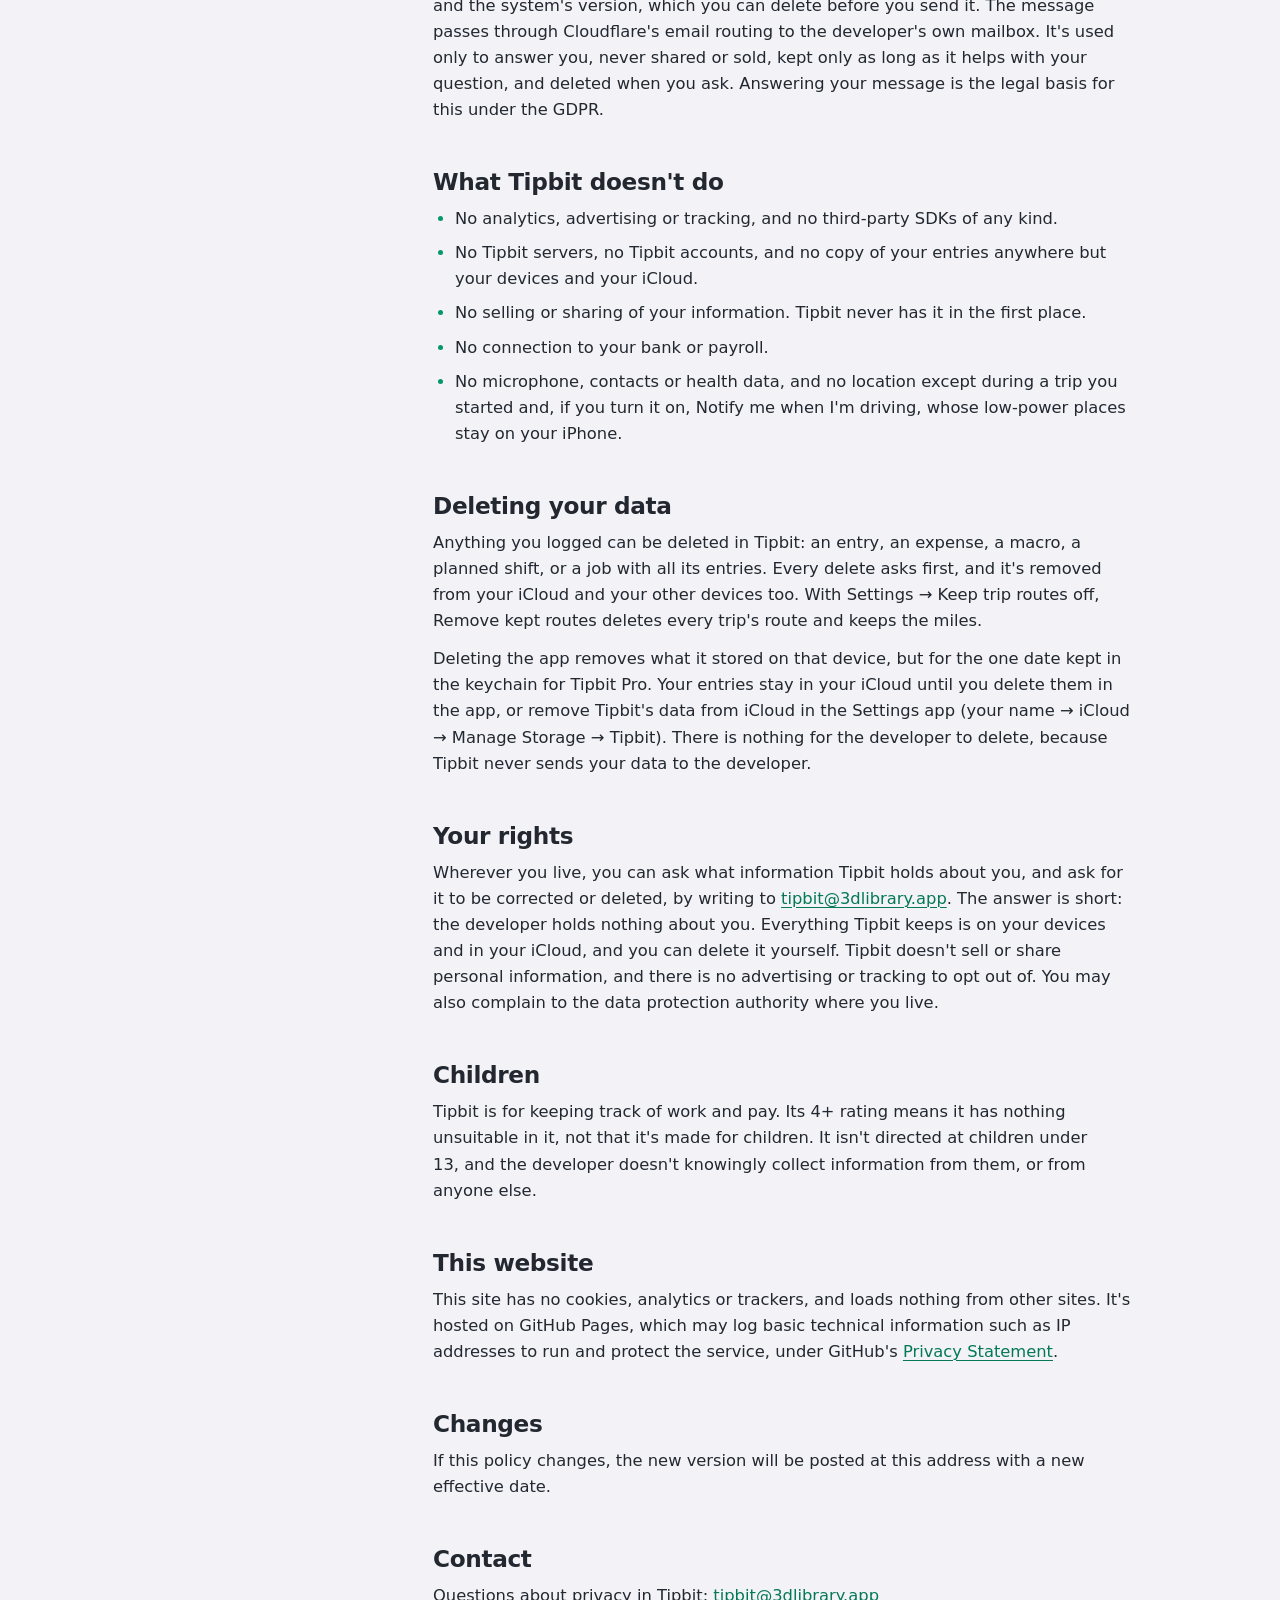
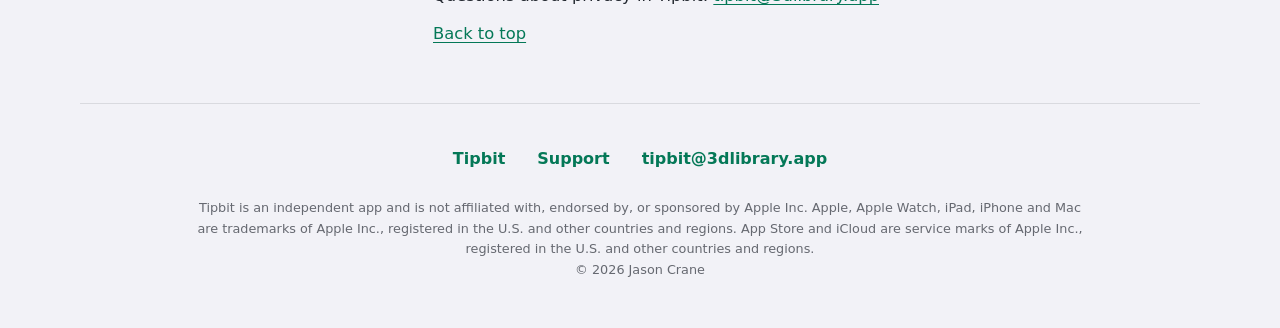
==== commit c2656bd0: "The site shows the app's own screens, flat, on every device, and weighs less than before The front p" ====
--- a/privacy.html
+++ b/privacy.html
@@ -8,159 +8,189 @@
 <meta name="color-scheme" content="light dark">
 <meta name="theme-color" content="#065f46">
 <meta name="referrer" content="no-referrer">
-<link rel="icon" href="img/icon.png">
-<link rel="apple-touch-icon" href="img/icon.png">
+<link rel="canonical" href="https://tipbit.3dlibrary.app/privacy.html">
+<link rel="icon" href="img/icon-96.png" sizes="96x96" type="image/png">
+<link rel="apple-touch-icon" href="img/icon-180.png">
 <link rel="stylesheet" href="site.css">
 </head>
 <body>
-<header class="aurora">
-  <div class="narrow band">
-    <a class="home" href="./"><img src="img/icon.png" width="34" height="34" alt=""><span>Tipbit</span></a>
+<a class="skip" href="#main">Skip to content</a>
+
+<header class="aurora band">
+  <div class="wrap">
+    <nav class="top" aria-label="Tipbit">
+      <a class="home" href="./" aria-label="Tipbit home"><img src="img/icon-96.png" width="34" height="34" alt=""><span>Tipbit</span></a>
+      <div class="links"><a href="support.html">Support</a><a href="privacy.html" aria-current="page">Privacy</a></div>
+    </nav>
     <h1>Privacy Policy</h1>
     <p class="line">Effective November 18, 2026</p>
   </div>
 </header>
 
-<main class="narrow page">
-  <p>Tipbit: Tip &amp; Income Tracker is an app for iPhone, iPad and Apple Watch that keeps track of what you make:
-  tips, wages, pay per job, miles and expenses. It has no servers and no accounts of its own, it shows no ads, and it runs no
-  analytics. What you log stays on your devices and in your own iCloud. The developer never receives it.</p>
-
-  <p>Tipbit is made and run by Jason Crane, an individual developer in the United States, reachable at
-  <a href="mailto:tipbit@3dlibrary.app">tipbit@3dlibrary.app</a>. For the GDPR and similar laws, that's the data
-  controller for this policy. In practice there is little to control, because Tipbit never sends your information to
-  the developer.</p>
-
-  <div class="card">
-    <h2>In short</h2>
+<div class="wrap page-grid">
+  <nav class="toc" aria-labelledby="toc-h">
+    <h2 id="toc-h">On this page</h2>
+    <ol>
+      <li><a href="#in-short">In short</a></li>
+      <li><a href="#on-your-devices">What Tipbit keeps on your devices</a></li>
+      <li><a href="#icloud">Your iCloud</a></li>
+      <li><a href="#location">Location</a></li>
+      <li><a href="#camera">Camera, photos and notifications</a></li>
+      <li><a href="#leaves">What leaves your device</a></li>
+      <li><a href="#email">If you write to us</a></li>
+      <li><a href="#doesnt">What Tipbit doesn't do</a></li>
+      <li><a href="#deleting">Deleting your data</a></li>
+      <li><a href="#rights">Your rights</a></li>
+      <li><a href="#children">Children</a></li>
+      <li><a href="#website">This website</a></li>
+      <li><a href="#changes">Changes</a></li>
+      <li><a href="#contact">Contact</a></li>
+    </ol>
+  </nav>
+
+  <main class="page" id="main">
+    <p>Tipbit: Tip &amp; Income Tracker is an app for iPhone, iPad and Apple Watch that keeps track of what you make:
+    tips, wages, pay per job, miles and expenses. It has no servers and no accounts of its own, it shows no ads, and it runs no
+    analytics. What you log stays on your devices and in your own iCloud. The developer never receives it.</p>
+
+    <p>Tipbit is made and run by Jason Crane, an individual developer in the United States, reachable at
+    <a href="mailto:tipbit@3dlibrary.app">tipbit@3dlibrary.app</a>. For the GDPR and similar laws, that's the data
+    controller for this policy. In practice there is little to control, because Tipbit never sends your information to
+    the developer.</p>
+
+    <div class="card" id="in-short">
+      <h2>In short</h2>
+      <ul>
+        <li>No ads, no analytics, no tracking, and no code from other companies inside the app.</li>
+        <li>No Tipbit servers or accounts. The developer can't see your entries.</li>
+        <li>Your entries sync only through your own private iCloud.</li>
+        <li>Your location counts a trip's miles while a trip you started is on. If you turn on Notify me when I'm driving,
+        your iPhone also notices a drive with low-power location, and that stays on your iPhone.</li>
+      </ul>
+    </div>
+
+    <h2 id="on-your-devices">What Tipbit keeps on your devices</h2>
     <ul>
-      <li>No ads, no analytics, no tracking, and no code from other companies inside the app.</li>
-      <li>No Tipbit servers or accounts. The developer can't see your entries.</li>
-      <li>Your entries sync only through your own private iCloud.</li>
-      <li>Your location counts a trip's miles while a trip you started is on. If you turn on Notify me when I'm driving,
-      your iPhone also notices a drive with low-power location, and that stays on your iPhone.</li>
+      <li><strong>Your jobs and entries:</strong> what you made (tips, tip-out, wages, sales, pay per job, a day rate, a
+      commission), dates and hours, claim or job numbers, clients, notes, and what's paid or unpaid; your macros; your
+      planned shifts.</li>
+      <li><strong>Expenses:</strong> the amount, category, job and note, and a photo of the receipt if you add one. A photo
+      is kept as a smaller copy with nothing else from the original: no place and no camera details.</li>
+      <li><strong>Miles:</strong> miles you type, or, with Tipbit Pro, the miles of a trip you track, with its route on a
+      map unless you turn routes off.</li>
+      <li><strong>Settings:</strong> your weekly goal, the day your week starts, the look and color, your mileage rate, the
+      name you put on statements, and your own expense categories.</li>
+      <li><strong>On your iPhone and its Apple Watch:</strong> the clock while you're on it. The two keep it between them,
+      never in iCloud.</li>
+      <li><strong>On one device only:</strong> a trip while it runs, your reminders and other notifications, the statements
+      and spreadsheets you make to share, which wait in a temporary folder until you send them, and, while Notify me when
+      I'm driving is on, the places it saw in the last day.</li>
+      <li><strong>For your widgets and watch face:</strong> this week's and next week's totals by day, your goal, and the
+      names of the macros on the widget's buttons, which Tipbit leaves on the same device for them to show.</li>
+      <li><strong>For Tipbit Pro:</strong> the latest date Apple signed for your purchase, in that device's keychain, so a
+      clock set wrong can't switch Pro off.</li>
     </ul>
-  </div>
-
-  <h2>What Tipbit keeps on your devices</h2>
-  <ul>
-    <li><strong>Your jobs and entries:</strong> what you made (tips, tip-out, wages, sales, pay per job, a day rate, a
-    commission), dates and hours, claim or job numbers, clients, notes, and what's paid or unpaid; your macros; your
-    planned shifts.</li>
-    <li><strong>Expenses:</strong> the amount, category, job and note, and a photo of the receipt if you add one. A photo
-    is kept as a smaller copy with nothing else from the original: no place and no camera details.</li>
-    <li><strong>Miles:</strong> miles you type, or, with Tipbit Pro, the miles of a trip you track, with its route on a
-    map unless you turn routes off.</li>
-    <li><strong>Settings:</strong> your weekly goal, the day your week starts, the look and color, your mileage rate, the
-    name you put on statements, and your own expense categories.</li>
-    <li><strong>On your iPhone and its Apple Watch:</strong> the clock while you're on it. The two keep it between them,
-    never in iCloud.</li>
-    <li><strong>On one device only:</strong> a trip while it runs, your reminders and other notifications, the statements
-    and spreadsheets you make to share, which wait in a temporary folder until you send them, and, while Notify me when
-    I'm driving is on, the places it saw in the last day.</li>
-    <li><strong>For your widgets and watch face:</strong> this week's and next week's totals by day, your goal, and the
-    names of the macros on the widget's buttons, which Tipbit leaves on the same device for them to show.</li>
-    <li><strong>For Tipbit Pro:</strong> the latest date Apple signed for your purchase, in that device's keychain, so a
-    clock set wrong can't switch Pro off.</li>
-  </ul>
-
-  <h2>Your iCloud</h2>
-  <p>If your device is signed in to iCloud, Tipbit syncs your jobs, entries, macros, expenses (with their receipt
-  photos), planned shifts and trip routes through your private iCloud database, and a few settings through iCloud's
-  key-value storage, so they're on all your devices. That copy lives in your iCloud account, under Apple's protection
-  and Apple's privacy policy. The developer has no access to it.</p>
-
-  <h2>Location</h2>
-  <p>Tipbit asks for your location when you tap Start trip (part of Tipbit Pro), "While Using the App". It uses your
-  location while a trip you started is on, to count the miles, and stops when you tap Stop. The route is kept with that
-  entry, on your devices and in your private iCloud. To keep only the miles, turn off Settings → Keep trip routes;
-  Remove kept routes then deletes the routes already kept. Miles you type never use it.</p>
-  <p>Notify me when I'm driving (Settings, part of Tipbit Pro, off unless you turn it on) is the only reason Tipbit asks
-  for your location "Always", and for Motion &amp; Fitness. While it's on, your iPhone notices a drive with Tipbit closed,
-  using low-power location (the places it passes as it moves on, and where it stops; no GPS) and whether it's in a
-  vehicle, and a notification asks if you want to start a trip. A trip you start from it counts from where the drive
-  began, the part before you tapped Start estimated from those places. The places stay on your iPhone, for a day at
-  most, and aren't backed up; turning it off stops all of it at once and lets them go. You can then set Location back
-  to While Using in the Settings app.</p>
-  <p>Your location is never sent anywhere but your own iCloud, with a trip's route.</p>
-  <p>You can change your mind at any time: in the Settings app → Tipbit, turn off Location, Motion &amp; Fitness, the
-  camera or notifications. Only the feature that needs it stops; everything else keeps working.</p>
-
-  <h2>Camera, photos and notifications</h2>
-  <p>The camera is used only when you take a picture of a receipt. A photo you pick comes through Apple's photo picker,
-  which gives Tipbit only that photo, never the rest of your library. Reminders to log a shift, a note if Tipbit stops
-  counting a trip, and the question when you're driving are set on your device; nothing is sent to a server.</p>
-
-  <h2>What leaves your device</h2>
-  <p>Besides your own iCloud, these are the only things that do:</p>
-  <ul>
-    <li><strong>Purchases:</strong> Tipbit Pro is bought through Apple's App Store. Apple handles the payment, and Tipbit
-    only learns from Apple whether Pro is on. The developer never sees your payment details.</li>
-    <li><strong>Maps:</strong> a trip's map is Apple Maps. To show it, Apple sends Tipbit the map of the area the route
-    is in; the route itself is drawn on your device. Apple's
-    <a href="https://www.apple.com/legal/privacy/">privacy policy</a> covers Apple Maps.</li>
-    <li><strong>The IRS mileage rates:</strong> the rates are built into Tipbit. To keep them current, Tipbit may read a
-    public list of the IRS's rates from Tipbit's own iCloud container, at most once a day. It's a download: nothing about
-    you or your entries is sent.</li>
-    <li><strong>Your Apple Watch:</strong> the clock you're on (which job, and since when) goes between your iPhone and
-    its own Apple Watch, so it shows on both. Nothing else goes this way, and nothing reaches the developer.</li>
-    <li><strong>What you share:</strong> a pay period's summary, statements (PDFs) and spreadsheets go only where you send
-    them yourself with the share sheet.</li>
-  </ul>
-
-  <h2>If you write to us</h2>
-  <p>Writing to <a href="mailto:tipbit@3dlibrary.app">tipbit@3dlibrary.app</a> is the one way the developer receives
-  anything from you: your email address, your message and anything you attach. Email us in Tipbit's Help starts the
-  message with the app's version, whether it's an iPhone, iPad or Mac, and the system's version, which you can delete
-  before you send it. The message passes through Cloudflare's email routing to the developer's own mailbox. It's used
-  only to answer you, never shared or sold, kept only as long as it helps with your question, and deleted when you ask.
-  Answering your message is the legal basis for this under the GDPR.</p>
-
-  <h2>What Tipbit doesn't do</h2>
-  <ul>
-    <li>No analytics, advertising or tracking, and no third-party SDKs of any kind.</li>
-    <li>No Tipbit servers, no Tipbit accounts, and no copy of your entries anywhere but your devices and your iCloud.</li>
-    <li>No selling or sharing of your information. Tipbit never has it in the first place.</li>
-    <li>No connection to your bank or payroll.</li>
-    <li>No microphone, contacts or health data, and no location except during a trip you started and, if you turn it on,
-    Notify me when I'm driving, whose low-power places stay on your iPhone.</li>
-  </ul>
-
-  <h2>Deleting your data</h2>
-  <p>Anything you logged can be deleted in Tipbit: an entry, an expense, a macro, a planned shift, or a job with all
-  its entries. Every delete asks first, and it's removed from your iCloud and your other devices too. With Settings →
-  Keep trip routes off, Remove kept routes deletes every trip's route and keeps the miles.</p>
-  <p>Deleting the app removes what it stored on that device, but for the one date kept in the keychain for Tipbit Pro. Your entries stay in your iCloud until you delete them in
-  the app, or remove Tipbit's data from iCloud in the Settings app (your name → iCloud → Manage Storage → Tipbit). There
-  is nothing for the developer to delete, because Tipbit never sends your data to the developer.</p>
-
-  <h2>Your rights</h2>
-  <p>Wherever you live, you can ask what information Tipbit holds about you, and ask for it to be corrected or deleted,
-  by writing to <a href="mailto:tipbit@3dlibrary.app">tipbit@3dlibrary.app</a>. The answer is short: the developer holds
-  nothing about you. Everything Tipbit keeps is on your devices and in your iCloud, and you can delete it yourself.
-  Tipbit doesn't sell or share personal information, and there is no advertising or tracking to opt out of. You may
-  also complain to the data protection authority where you live.</p>
-
-  <h2>Children</h2>
-  <p>Tipbit is for keeping track of work and pay. Its 4+ rating means it has nothing unsuitable in it, not that it's
-  made for children. It isn't directed at children under 13, and the developer doesn't knowingly collect information
-  from them, or from anyone else.</p>
-
-  <h2>This website</h2>
-  <p>This site has no cookies, analytics or trackers, and loads nothing from other sites. It's hosted on GitHub Pages,
-  which may log basic technical information such as IP addresses to run and protect the service, under GitHub's
-  <a href="https://docs.github.com/en/site-policy/privacy-policies/github-general-privacy-statement">Privacy
-  Statement</a>.</p>
-
-  <h2>Changes</h2>
-  <p>If this policy changes, the new version will be posted at this address with a new effective date.</p>
-
-  <h2>Contact</h2>
-  <p>Questions about privacy in Tipbit: <a href="mailto:tipbit@3dlibrary.app">tipbit@3dlibrary.app</a></p>
-</main>
+
+    <h2 id="icloud">Your iCloud</h2>
+    <p>If your device is signed in to iCloud, Tipbit syncs your jobs, entries, macros, expenses (with their receipt
+    photos), planned shifts and trip routes through your private iCloud database, and a few settings through iCloud's
+    key-value storage, so they're on all your devices. That copy lives in your iCloud account, under Apple's protection
+    and Apple's privacy policy. The developer has no access to it.</p>
+
+    <h2 id="location">Location</h2>
+    <p>Tipbit asks for your location when you tap Start trip (part of Tipbit Pro), "While Using the App". It uses your
+    location while a trip you started is on, to count the miles, and stops when you tap Stop. The route is kept with that
+    entry, on your devices and in your private iCloud. To keep only the miles, turn off Settings → Keep trip routes;
+    Remove kept routes then deletes the routes already kept. Miles you type never use it.</p>
+    <p>Notify me when I'm driving (Settings, part of Tipbit Pro, off unless you turn it on) is the only reason Tipbit asks
+    for your location "Always", and for Motion &amp; Fitness. While it's on, your iPhone notices a drive with Tipbit closed,
+    using low-power location (the places it passes as it moves on, and where it stops; no GPS) and whether it's in a
+    vehicle, and a notification asks if you want to start a trip. A trip you start from it counts from where the drive
+    began, the part before you tapped Start estimated from those places. The places stay on your iPhone, for a day at
+    most, and aren't backed up; turning it off stops all of it at once and lets them go. You can then set Location back
+    to While Using in the Settings app.</p>
+    <p>Your location is never sent anywhere but your own iCloud, with a trip's route.</p>
+    <p>You can change your mind at any time: in the Settings app → Tipbit, turn off Location, Motion &amp; Fitness, the
+    camera or notifications. Only the feature that needs it stops; everything else keeps working.</p>
+
+    <h2 id="camera">Camera, photos and notifications</h2>
+    <p>The camera is used only when you take a picture of a receipt. A photo you pick comes through Apple's photo picker,
+    which gives Tipbit only that photo, never the rest of your library. Reminders to log a shift, a note if Tipbit stops
+    counting a trip, and the question when you're driving are set on your device; nothing is sent to a server.</p>
+
+    <h2 id="leaves">What leaves your device</h2>
+    <p>Besides your own iCloud, these are the only things that do:</p>
+    <ul>
+      <li><strong>Purchases:</strong> Tipbit Pro is bought through Apple's App Store. Apple handles the payment, and Tipbit
+      only learns from Apple whether Pro is on. The developer never sees your payment details.</li>
+      <li><strong>Maps:</strong> a trip's map is Apple Maps. To show it, Apple sends Tipbit the map of the area the route
+      is in; the route itself is drawn on your device. Apple's
+      <a href="https://www.apple.com/legal/privacy/">privacy policy</a> covers Apple Maps.</li>
+      <li><strong>The IRS mileage rates:</strong> the rates are built into Tipbit. To keep them current, Tipbit may read a
+      public list of the IRS's rates from Tipbit's own iCloud container, at most once a day. It's a download: nothing about
+      you or your entries is sent.</li>
+      <li><strong>Your Apple Watch:</strong> the clock you're on (which job, and since when) goes between your iPhone and
+      its own Apple Watch, so it shows on both. Nothing else goes this way, and nothing reaches the developer.</li>
+      <li><strong>What you share:</strong> a pay period's summary, statements (PDFs) and spreadsheets go only where you send
+      them yourself with the share sheet.</li>
+    </ul>
+
+    <h2 id="email">If you write to us</h2>
+    <p>Writing to <a href="mailto:tipbit@3dlibrary.app">tipbit@3dlibrary.app</a> is the one way the developer receives
+    anything from you: your email address, your message and anything you attach. Email us in Tipbit's Help starts the
+    message with the app's version, whether it's an iPhone, iPad or Mac, and the system's version, which you can delete
+    before you send it. The message passes through Cloudflare's email routing to the developer's own mailbox. It's used
+    only to answer you, never shared or sold, kept only as long as it helps with your question, and deleted when you ask.
+    Answering your message is the legal basis for this under the GDPR.</p>
+
+    <h2 id="doesnt">What Tipbit doesn't do</h2>
+    <ul>
+      <li>No analytics, advertising or tracking, and no third-party SDKs of any kind.</li>
+      <li>No Tipbit servers, no Tipbit accounts, and no copy of your entries anywhere but your devices and your iCloud.</li>
+      <li>No selling or sharing of your information. Tipbit never has it in the first place.</li>
+      <li>No connection to your bank or payroll.</li>
+      <li>No microphone, contacts or health data, and no location except during a trip you started and, if you turn it on,
+      Notify me when I'm driving, whose low-power places stay on your iPhone.</li>
+    </ul>
+
+    <h2 id="deleting">Deleting your data</h2>
+    <p>Anything you logged can be deleted in Tipbit: an entry, an expense, a macro, a planned shift, or a job with all
+    its entries. Every delete asks first, and it's removed from your iCloud and your other devices too. With Settings →
+    Keep trip routes off, Remove kept routes deletes every trip's route and keeps the miles.</p>
+    <p>Deleting the app removes what it stored on that device, but for the one date kept in the keychain for Tipbit Pro. Your entries stay in your iCloud until you delete them in
+    the app, or remove Tipbit's data from iCloud in the Settings app (your name → iCloud → Manage Storage → Tipbit). There
+    is nothing for the developer to delete, because Tipbit never sends your data to the developer.</p>
+
+    <h2 id="rights">Your rights</h2>
+    <p>Wherever you live, you can ask what information Tipbit holds about you, and ask for it to be corrected or deleted,
+    by writing to <a href="mailto:tipbit@3dlibrary.app">tipbit@3dlibrary.app</a>. The answer is short: the developer holds
+    nothing about you. Everything Tipbit keeps is on your devices and in your iCloud, and you can delete it yourself.
+    Tipbit doesn't sell or share personal information, and there is no advertising or tracking to opt out of. You may
+    also complain to the data protection authority where you live.</p>
+
+    <h2 id="children">Children</h2>
+    <p>Tipbit is for keeping track of work and pay. Its 4+ rating means it has nothing unsuitable in it, not that it's
+    made for children. It isn't directed at children under 13, and the developer doesn't knowingly collect information
+    from them, or from anyone else.</p>
+
+    <h2 id="website">This website</h2>
+    <p>This site has no cookies, analytics or trackers, and loads nothing from other sites. It's hosted on GitHub Pages,
+    which may log basic technical information such as IP addresses to run and protect the service, under GitHub's
+    <a href="https://docs.github.com/en/site-policy/privacy-policies/github-general-privacy-statement">Privacy
+    Statement</a>.</p>
+
+    <h2 id="changes">Changes</h2>
+    <p>If this policy changes, the new version will be posted at this address with a new effective date.</p>
+
+    <h2 id="contact">Contact</h2>
+    <p>Questions about privacy in Tipbit: <a href="mailto:tipbit@3dlibrary.app">tipbit@3dlibrary.app</a></p>
+
+    <p class="back-top"><a href="#top">Back to top</a></p>
+  </main>
+</div>
 
 <footer>
-  <div class="narrow">
+  <div class="wrap">
     <nav aria-label="Tipbit pages">
       <a href="./">Tipbit</a>
       <a href="support.html">Support</a>
--- a/site.css
+++ b/site.css
@@ -1,56 +1,137 @@
-/* Tipbit's site, in the app's look: the hero's aurora (the Emerald theme's own nine colors, Theme.swift), the money
-   font (the system's rounded face, heavy), the ink (#232830) on a light page, white on a dark one. No scripts, no
-   web fonts, nothing from another site. */
+/* Tipbit's site, in the app's look (DESIGN.md): the hero's aurora (the Emerald theme's own nine colors), the money
+   font (the system's rounded face, heavy), the ink (#232830, never black) on a light page and white on a dark one,
+   content on plain cards, glass only for what floats. No scripts, no web fonts, nothing loaded from another site. */
 
 :root {
   color-scheme: light dark;
   --page: #f2f2f7;
   --card: #ffffff;
+  --card-2: #f7f7fa;
   --ink: #232830;
   --ink-2: rgba(35, 40, 48, 0.68);
-  --ink-3: rgba(35, 40, 48, 0.36);
+  --ink-3: rgba(35, 40, 48, 0.42);
   --line: rgba(35, 40, 48, 0.12);
   --accent: #059669;
+  --accent-soft: rgba(5, 150, 105, 0.12);
   --link: #047857;
-  --rounded: ui-rounded, "SF Pro Rounded", "SF Pro Display", -apple-system, BlinkMacSystemFont, system-ui, "Segoe UI",
-    Roboto, sans-serif;
+  --on-aurora: #ffffff;
+  --on-aurora-2: rgba(255, 255, 255, 0.84);
+  --shadow-screen: 0 36px 70px -28px rgba(2, 44, 34, 0.5), 0 12px 28px -14px rgba(2, 44, 34, 0.28);
+  --shadow-piece: drop-shadow(0 18px 28px rgba(2, 44, 34, 0.28)) drop-shadow(0 2px 6px rgba(2, 44, 34, 0.12));
+  --shadow-card: 0 1px 0 rgba(35, 40, 48, 0.04), 0 8px 24px -16px rgba(35, 40, 48, 0.18);
+  --radius: 24px;
+  --rounded: ui-rounded, "SF Pro Rounded", -apple-system, BlinkMacSystemFont, system-ui, "Segoe UI", Roboto, sans-serif;
   --text: -apple-system, BlinkMacSystemFont, system-ui, "Segoe UI", Roboto, Helvetica, Arial, sans-serif;
+  --gutter: max(20px, env(safe-area-inset-left), env(safe-area-inset-right));
+  --wrap: 1120px;
 }
 
 @media (prefers-color-scheme: dark) {
   :root {
     --page: #000000;
     --card: #1c1c1e;
+    --card-2: #2c2c2e;
     --ink: #ffffff;
     --ink-2: rgba(235, 235, 245, 0.66);
-    --ink-3: rgba(235, 235, 245, 0.32);
-    --line: rgba(255, 255, 255, 0.12);
+    --ink-3: rgba(235, 235, 245, 0.4);
+    --line: rgba(255, 255, 255, 0.14);
     --accent: #34d399;
+    --accent-soft: rgba(52, 211, 153, 0.16);
     --link: #34d399;
+    --shadow-screen: 0 36px 70px -28px rgba(0, 0, 0, 0.9), 0 0 0 1px rgba(255, 255, 255, 0.12);
+    --shadow-piece: drop-shadow(0 18px 28px rgba(0, 0, 0, 0.6)) drop-shadow(0 0 1px rgba(255, 255, 255, 0.25));
+    --shadow-card: 0 0 0 1px rgba(255, 255, 255, 0.06);
   }
 }
 
+/* The phone's Increase Contrast: pure black and white, as the app does; stronger lines; links underlined. */
+@media (prefers-contrast: more) {
+  :root {
+    --ink: #000000;
+    --ink-2: rgba(0, 0, 0, 0.82);
+    --ink-3: rgba(0, 0, 0, 0.64);
+    --line: rgba(0, 0, 0, 0.4);
+    --link: #065f46;
+    --on-aurora-2: #ffffff;
+  }
+  @media (prefers-color-scheme: dark) {
+    :root {
+      --ink: #ffffff;
+      --ink-2: rgba(255, 255, 255, 0.86);
+      --ink-3: rgba(255, 255, 255, 0.7);
+      --line: rgba(255, 255, 255, 0.45);
+      --link: #6ee7b7;
+    }
+  }
+  .card, .plan, .price { border: 1px solid var(--line); }
+  a { text-decoration: underline; }
+}
+
 * { margin: 0; padding: 0; box-sizing: border-box; }
-html { -webkit-text-size-adjust: 100%; }
+html { -webkit-text-size-adjust: 100%; text-size-adjust: 100%; }
+@media (prefers-reduced-motion: no-preference) { html { scroll-behavior: smooth; } }
 body {
   font-family: var(--text);
   background: var(--page);
   color: var(--ink);
   line-height: 1.6;
   -webkit-font-smoothing: antialiased;
-}
-a { color: var(--link); text-underline-offset: 3px; }
-a:focus-visible { outline: 2px solid var(--accent); outline-offset: 3px; border-radius: 6px; }
-img { max-width: 100%; }
-
-/* The aurora: deep emerald with mint and teal glows drifting slowly, as the app's hero does; still under Reduce Motion. */
+  overflow-x: clip;
+  min-height: 100%;
+}
+a { color: var(--link); text-underline-offset: 3px; text-decoration-thickness: 1px; }
+a:hover { text-decoration-thickness: 2px; }
+:focus-visible { outline: 3px solid var(--accent); outline-offset: 3px; border-radius: 6px; }
+img, picture, svg { display: block; max-width: 100%; }
+picture img { width: 100%; height: auto; }
+strong, b { font-weight: 650; }
+ul, ol { padding-left: 1.3em; }
+
+.skip {
+  position: absolute;
+  left: 16px;
+  top: -200px;
+  z-index: 100;
+  padding: 10px 16px;
+  border-radius: 999px;
+  background: var(--card);
+  color: var(--link);
+  font-weight: 700;
+  text-decoration: none;
+  box-shadow: 0 8px 30px rgba(0, 0, 0, 0.25);
+}
+.skip:focus { top: 16px; }
+
+.wrap { max-width: var(--wrap); margin: 0 auto; padding-left: var(--gutter); padding-right: var(--gutter); }
+
+/* The small caps label above a big line, as the app writes "THIS WEEK". */
+.label {
+  font-size: 0.76rem;
+  font-weight: 700;
+  letter-spacing: 0.12em;
+  text-transform: uppercase;
+  color: var(--link);
+}
+.label .pro {
+  display: inline-block;
+  vertical-align: 1px;
+  margin-left: 8px;
+  padding: 1px 8px 2px;
+  border-radius: 999px;
+  font-size: 0.62rem;
+  letter-spacing: 0.1em;
+  background: var(--accent);
+  color: #ffffff;
+}
+@media (prefers-color-scheme: dark) { .label .pro { color: #04281c; } }
+
+/* ----- The aurora: deep emerald with mint and teal glows drifting slowly, as Home's hero does; still under Reduce Motion. */
 .aurora {
   position: relative;
   overflow: hidden;
   isolation: isolate;
-  color: #ffffff;
+  color: var(--on-aurora);
   background: linear-gradient(160deg, #065f46 0%, #064e3b 45%, #0f766e 80%, #134e4a 100%);
-  border-radius: 0 0 36px 36px;
 }
 .aurora::before {
   content: "";
@@ -64,6 +145,7 @@
     radial-gradient(40% 40% at 8% 92%, rgba(15, 118, 110, 0.7) 0%, rgba(15, 118, 110, 0) 70%),
     radial-gradient(36% 36% at 30% 8%, rgba(4, 120, 87, 0.7) 0%, rgba(4, 120, 87, 0) 70%);
   animation: drift 28s ease-in-out infinite alternate;
+  will-change: transform;
 }
 /* A whisper of grain, so the glows never band. */
 .aurora::after {
@@ -73,6 +155,7 @@
   z-index: -1;
   opacity: 0.07;
   mix-blend-mode: overlay;
+  pointer-events: none;
   background-image: url("data:image/svg+xml;utf8,<svg xmlns='http://www.w3.org/2000/svg' width='160' height='160'><filter id='n'><feTurbulence type='fractalNoise' baseFrequency='0.9' numOctaves='2' stitchTiles='stitch'/></filter><rect width='100%' height='100%' filter='url(%23n)'/></svg>");
 }
 @keyframes drift {
@@ -83,203 +166,397 @@
 @media (prefers-reduced-motion: reduce) {
   .aurora::before { animation: none; }
 }
-
-.wrap { max-width: 1040px; margin: 0 auto; padding: 0 24px; }
-.narrow { max-width: 680px; margin: 0 auto; padding: 0 24px; }
-
-/* The small caps label above a big line, as the app writes "THIS WEEK". */
-.label {
-  font-size: 0.78rem;
-  font-weight: 700;
-  letter-spacing: 0.12em;
-  text-transform: uppercase;
-}
-.aurora .label { color: rgba(209, 250, 229, 0.92); }
-
+.aurora .label { color: rgba(209, 250, 229, 0.94); }
+.aurora a:focus-visible { outline-color: #ffffff; }
+
+/* ----- The top bar, on every page. */
+.top {
+  display: flex;
+  align-items: center;
+  justify-content: space-between;
+  gap: 16px;
+  min-height: 48px;
+  padding-top: max(14px, env(safe-area-inset-top));
+}
 .home {
   display: inline-flex;
   align-items: center;
   gap: 10px;
-  color: #ffffff;
+  color: inherit;
   text-decoration: none;
   font-family: var(--rounded);
   font-weight: 800;
   font-size: 1.15rem;
   letter-spacing: -0.01em;
 }
-.home img { width: 34px; height: 34px; border-radius: 8px; box-shadow: 0 0 0 1px rgba(255, 255, 255, 0.18); }
+.home img { width: 34px; height: 34px; border-radius: 9px; box-shadow: 0 0 0 1px rgba(255, 255, 255, 0.22), 0 4px 12px rgba(0, 0, 0, 0.25); }
 .home:hover span { text-decoration: underline; text-underline-offset: 4px; }
-.home:focus-visible { outline: 2px solid #ffffff; outline-offset: 4px; border-radius: 10px; }
-
-/* The front page's hero. */
-.hero { padding-top: 28px; padding-bottom: 56px; }
-.hero nav { display: flex; align-items: center; justify-content: space-between; gap: 16px; }
-.hero nav .links { display: flex; gap: 20px; font-weight: 600; font-size: 0.95rem; }
-.hero nav .links a { color: rgba(255, 255, 255, 0.88); text-decoration: none; }
-.hero nav .links a:hover { color: #ffffff; text-decoration: underline; }
-.hero nav .links a:focus-visible { outline-color: #ffffff; }
-.hero .intro { display: grid; gap: 40px; align-items: center; margin-top: 52px; }
-@media (min-width: 860px) { .hero .intro { grid-template-columns: 1.15fr 0.85fr; } }
+.home:focus-visible { outline-offset: 5px; border-radius: 12px; }
+.top .links { display: flex; gap: 6px; }
+.top .links a {
+  color: inherit;
+  text-decoration: none;
+  font-weight: 600;
+  font-size: 0.95rem;
+  padding: 8px 12px;
+  border-radius: 999px;
+  min-height: 44px;
+  display: inline-flex;
+  align-items: center;
+}
+.top .links a:hover { background: rgba(255, 255, 255, 0.14); }
+.top .links a[aria-current="page"] { background: rgba(255, 255, 255, 0.18); }
+
+/* ----- The front page's hero: the words, and Home's own screen standing in the band. */
+.hero { border-radius: 0 0 36px 36px; }
+.hero-grid { display: grid; gap: 36px; margin-top: 36px; align-items: end; }
 .hero h1 {
   font-family: var(--rounded);
   font-weight: 900;
-  font-size: clamp(2.7rem, 8.4vw, 4.6rem);
+  font-size: clamp(2.4rem, 8vw, 4.7rem);
   line-height: 1.02;
   letter-spacing: -0.035em;
   margin-top: 12px;
+  text-wrap: balance;
   text-shadow: 0 2px 24px rgba(2, 44, 34, 0.35);
 }
 .hero .line {
-  font-size: clamp(1.08rem, 2.6vw, 1.3rem);
+  font-size: clamp(1.08rem, 2.4vw, 1.28rem);
   line-height: 1.5;
-  color: rgba(255, 255, 255, 0.86);
-  max-width: 32em;
+  color: var(--on-aurora-2);
+  max-width: 30em;
   margin-top: 18px;
-}
-.soon {
+  text-wrap: pretty;
+}
+.hero-cta { display: flex; flex-wrap: wrap; align-items: center; gap: 12px; margin-top: 28px; }
+.soon, .btn {
   display: inline-flex;
   align-items: center;
   gap: 10px;
-  margin-top: 30px;
-  padding: 12px 20px;
+  min-height: 48px;
+  padding: 10px 20px;
   border-radius: 999px;
   font-weight: 700;
   font-size: 1rem;
   color: #ffffff;
+  text-decoration: none;
   background: rgba(255, 255, 255, 0.14);
-  border: 1px solid rgba(255, 255, 255, 0.3);
+  border: 1px solid rgba(255, 255, 255, 0.32);
   -webkit-backdrop-filter: blur(12px);
   backdrop-filter: blur(12px);
 }
-.soon svg { width: 18px; height: 18px; flex: none; }
-
-/* The week's total, the way Home's hero shows it: a sample, made up. */
-.glance {
-  justify-self: center;
-  width: min(100%, 340px);
-  padding: 22px 24px 24px;
+.soon svg, .btn svg { width: 18px; height: 18px; flex: none; }
+.btn:hover { background: rgba(255, 255, 255, 0.24); }
+.hero-facts {
+  list-style: none;
+  padding: 0;
+  display: flex;
+  flex-wrap: wrap;
+  gap: 6px 18px;
+  margin-top: 26px;
+  font-size: 0.92rem;
+  font-weight: 600;
+  color: var(--on-aurora-2);
+}
+.hero-facts li { display: inline-flex; align-items: center; gap: 7px; }
+.hero-facts svg { width: 16px; height: 16px; color: #a7f3d0; }
+.hero-words { padding-bottom: 8px; }
+
+/* The screen: the app's own, flat, with the phone screen's rounded corners and a soft shadow (no drawn device). */
+.screen {
+  display: block;
+  container-type: inline-size;
   border-radius: 28px;
-  background: rgba(255, 255, 255, 0.12);
-  border: 1px solid rgba(255, 255, 255, 0.24);
-  box-shadow: 0 24px 60px rgba(2, 44, 34, 0.35);
-  -webkit-backdrop-filter: blur(16px);
-  backdrop-filter: blur(16px);
-}
-.glance .total {
-  font-family: var(--rounded);
-  font-weight: 900;
-  font-size: 3.4rem;
-  line-height: 1.05;
-  letter-spacing: -0.03em;
-  margin-top: 6px;
-  font-variant-numeric: tabular-nums;
-}
-.glance .total small { font-size: 0.5em; letter-spacing: -0.01em; }
-.glance .bar { height: 10px; border-radius: 999px; background: rgba(255, 255, 255, 0.22); margin-top: 18px; overflow: hidden; }
-.glance .bar span { display: block; height: 100%; width: 74%; border-radius: inherit; background: #ffffff; }
-.glance .goal { display: flex; justify-content: space-between; font-size: 0.92rem; color: rgba(255, 255, 255, 0.86); margin-top: 8px; }
-.glance .rows { margin-top: 18px; display: grid; gap: 10px; }
-.glance .row { display: flex; justify-content: space-between; gap: 12px; font-size: 0.95rem; }
-.glance .row b { font-family: var(--rounded); font-weight: 800; font-variant-numeric: tabular-nums; }
-.glance .note { margin-top: 14px; font-size: 0.78rem; color: rgba(255, 255, 255, 0.7); }
-
-/* The store's pictures as one strip, sideways on a phone. */
-.strip { margin-top: 56px; }
-.strip .scroller {
+  border-radius: clamp(18px, 13.5cqw, 64px);
+  overflow: hidden;
+  box-shadow: var(--shadow-screen);
+  background: var(--card);
+}
+.screen img { width: 100%; height: auto; }
+.screen.ipad { border-radius: 16px; border-radius: clamp(10px, 2.2cqw, 28px); }
+.piece { position: absolute; filter: var(--shadow-piece); }
+.piece img { width: 100%; height: auto; }
+
+.hero-shot {
+  position: relative;
+  width: min(100%, 420px);
+  margin: 0 auto;
+  height: clamp(300px, 40vw, 540px);
+  overflow: hidden;
+  -webkit-mask-image: linear-gradient(to bottom, #000 72%, transparent 100%);
+  mask-image: linear-gradient(to bottom, #000 72%, transparent 100%);
+}
+.hero-shot .screen { width: 74%; margin: 0 auto; }
+.hero-shot .piece.perhour { width: 34%; left: 0; top: 50%; }
+.hero-shot .piece.dinner { width: 31%; right: 0; top: 31%; }
+@media (min-width: 880px) {
+  .hero-grid { grid-template-columns: minmax(0, 1.05fr) minmax(0, 0.95fr); gap: 40px; margin-top: 44px; }
+  .hero-words { padding-bottom: 56px; }
+  .hero-shot { width: min(100%, 460px); margin-right: 0; height: clamp(440px, 38vw, 580px); }
+}
+@media (max-width: 879px) {
+  .hero-words { padding-top: 12px; }
+}
+
+/* ----- The tour: the App Store's pictures as one scene, sideways, each picture a stop. */
+.tour { margin-top: 48px; }
+.tour .scroller {
   overflow-x: auto;
+  overflow-y: hidden;
   overscroll-behavior-x: contain;
   scroll-snap-type: x proximity;
+  scrollbar-width: thin;
+  scrollbar-color: var(--ink-3) transparent;
   border-radius: 28px;
   background: linear-gradient(160deg, #065f46, #0f766e);
-  box-shadow: 0 1px 0 var(--line);
-}
-.strip img {
+  box-shadow: var(--shadow-card);
+}
+.tour .scene { position: relative; display: inline-block; vertical-align: top; }
+.tour .scene img {
   display: block;
-  height: clamp(360px, 62vh, 620px);
+  height: clamp(340px, 46vw, 600px);
   width: auto;
   max-width: none;
 }
-.strip .scroller:focus-visible { outline: 2px solid var(--accent); outline-offset: 3px; }
-.strip figcaption { color: var(--ink-2); font-size: 0.92rem; margin-top: 10px; text-align: center; }
-
-/* Cards: the app's own, plain on the page. */
-.section { padding: 64px 0 8px; }
-.section h2 {
+.tour .snap { position: absolute; top: 0; bottom: 0; width: 1px; scroll-snap-align: start; }
+.tour .scroller:focus-visible { outline: 3px solid var(--accent); outline-offset: 3px; }
+.tour figcaption { color: var(--ink-2); font-size: 0.92rem; margin-top: 12px; text-align: center; }
+
+/* ----- Sections. */
+.section { padding: 72px 0 0; }
+.section h2, .feature h2 {
   font-family: var(--rounded);
   font-weight: 800;
-  font-size: clamp(1.7rem, 4.6vw, 2.3rem);
+  font-size: clamp(1.75rem, 4.4vw, 2.5rem);
   letter-spacing: -0.025em;
-  line-height: 1.12;
-  margin-top: 8px;
-}
-/* The darker emerald in the light look: the accent is 3.4:1 on the page, under the 4.5:1 small words need. */
-.section .label { color: var(--link); }
-.section > .wrap > p { color: var(--ink-2); font-size: 1.08rem; margin-top: 10px; max-width: 40em; }
+  line-height: 1.1;
+  margin-top: 10px;
+  text-wrap: balance;
+}
+.lede { color: var(--ink-2); font-size: 1.1rem; margin-top: 12px; max-width: 42em; text-wrap: pretty; }
+.lede + .lede { margin-top: 8px; }
+
+/* The four cards: what it does, at a glance. */
 .cards { display: grid; gap: 16px; margin-top: 28px; }
-@media (min-width: 720px) { .cards { grid-template-columns: repeat(2, 1fr); } }
+@media (min-width: 640px) { .cards { grid-template-columns: repeat(2, 1fr); } }
 @media (min-width: 1000px) { .cards.four { grid-template-columns: repeat(4, 1fr); } }
-.card { background: var(--card); border-radius: 24px; padding: 22px; }
+.card { background: var(--card); border-radius: var(--radius); padding: 22px; box-shadow: var(--shadow-card); }
 .card .icon {
   width: 44px;
   height: 44px;
   border-radius: 14px;
   display: grid;
   place-items: center;
-  background: color-mix(in srgb, var(--accent) 14%, transparent);
+  background: var(--accent-soft);
   color: var(--accent);
 }
 .card .icon svg { width: 24px; height: 24px; }
-.card h3 { font-size: 1.08rem; letter-spacing: -0.01em; margin-top: 14px; }
+.card h3 { font-size: 1.08rem; letter-spacing: -0.01em; margin-top: 14px; line-height: 1.3; }
 .card p { color: var(--ink-2); font-size: 0.97rem; margin-top: 6px; }
 
-.pro { display: grid; gap: 16px; margin-top: 28px; }
-@media (min-width: 720px) { .pro { grid-template-columns: 1fr 1fr; } }
-.pro ul { list-style: none; margin-top: 12px; display: grid; gap: 8px; }
-.pro li { padding-left: 26px; position: relative; color: var(--ink); }
-.pro li::before {
+/* ----- A feature: words beside the app's screen, sides alternating on a wide page. */
+.features { padding-top: 24px; }
+.feature { display: grid; gap: 28px; align-items: center; padding: 48px 0; }
+.feature .words p { color: var(--ink-2); font-size: 1.08rem; margin-top: 14px; max-width: 34em; text-wrap: pretty; }
+.feature .words p + p { margin-top: 10px; }
+.feature .words ul { list-style: none; padding: 0; margin-top: 16px; display: grid; gap: 8px; color: var(--ink); font-size: 1.02rem; }
+.feature .words li { padding-left: 28px; position: relative; }
+.feature .words li::before, .plan li::before {
   content: "";
   position: absolute;
-  left: 2px;
-  top: 0.48em;
-  width: 12px;
-  height: 7px;
+  left: 3px;
+  top: 0.5em;
+  width: 11px;
+  height: 6px;
   border-left: 2.5px solid var(--accent);
   border-bottom: 2.5px solid var(--accent);
   transform: rotate(-45deg);
 }
-.pro .card h3 { margin-top: 2px; }
-.pro .card .label { color: var(--ink-2); }
-
-/* The help and privacy pages: a band of aurora on top, then the words. */
-.band { padding-top: 24px; padding-bottom: 40px; }
+.shot { position: relative; width: min(100%, 420px); margin: 0 auto; }
+.shot .screen { width: 72%; margin: 0 auto; }
+/* A piece lifted off the screen floats over its edge, never past the shot's own box (so nothing scrolls sideways). */
+.shot .piece.bl { left: 0; bottom: 9%; }
+.shot .piece.br { right: 0; bottom: 9%; }
+.shot .piece.tr { right: 0; top: 6%; }
+.shot .piece.tl { left: 0; top: 6%; }
+.shot .piece.w32 { width: 32%; }
+.shot .piece.w34 { width: 34%; }
+.shot .piece.w44 { width: 44%; }
+.shot .piece.w62 { width: 62%; }
+.shot .piece.w64 { width: 64%; }
+.shot .piece.w70 { width: 70%; }
+.shot .piece.w90 { width: 90%; left: 5%; }
+.shot .piece.paper { filter: drop-shadow(0 24px 36px rgba(2, 44, 34, 0.35)) drop-shadow(0 2px 4px rgba(2, 44, 34, 0.15)); transform: rotate(-4deg); }
+@media (prefers-color-scheme: dark) { .shot .piece.paper { filter: drop-shadow(0 24px 36px rgba(0, 0, 0, 0.7)); } }
+.shot.collage { width: min(100%, 440px); display: grid; gap: 14px; padding-top: 11%; }
+.shot.collage .piece { position: static; }
+.shot.collage .piece.float-tr { position: absolute; top: 0; right: 0; }
+.visually-hidden { position: absolute; width: 1px; height: 1px; overflow: hidden; clip: rect(0 0 0 0); clip-path: inset(50%); white-space: nowrap; }
+@media (min-width: 880px) {
+  .feature { grid-template-columns: minmax(0, 1fr) minmax(0, 1fr); gap: 56px; padding: 64px 0; }
+  .feature:nth-of-type(even) .shot { order: -1; }
+  .shot .screen { width: 70%; }
+}
+@media (min-width: 1200px) {
+  .feature { gap: 80px; }
+}
+
+/* ----- The devices: the iPad's Home and the watch's pages, as screens. */
+.devices .ipad-shot { margin-top: 32px; }
+.devices .screen.ipad { width: min(100%, 980px); margin: 0 auto; }
+.watch-row { display: grid; grid-template-columns: repeat(auto-fit, minmax(130px, 1fr)); gap: 20px 16px; margin-top: 32px; }
+.watch-row figure { text-align: center; }
+.watch-row picture { max-width: 190px; margin: 0 auto; filter: var(--shadow-piece); }
+.watch-row figcaption { color: var(--ink-2); font-size: 0.92rem; margin-top: 10px; }
+
+/* ----- Private: the words and Settings' own iCloud row, on the dark look's black. */
+.private-grid { display: grid; gap: 28px; margin-top: 8px; align-items: center; }
+@media (min-width: 880px) { .private-grid { grid-template-columns: minmax(0, 1fr) minmax(0, 1fr); gap: 56px; } }
+.dark-panel {
+  background: #000000;
+  border-radius: 28px;
+  padding: clamp(18px, 5%, 32px);
+  box-shadow: var(--shadow-card);
+}
+@media (prefers-color-scheme: dark) { .dark-panel { box-shadow: 0 0 0 1px rgba(255, 255, 255, 0.1); } }
+.dark-panel picture { max-width: 420px; margin: 0 auto; }
+
+/* ----- Free and Pro. */
+.plans { display: grid; gap: 16px; margin-top: 28px; }
+@media (min-width: 720px) { .plans { grid-template-columns: 1fr 1fr; } }
+.plan { background: var(--card); border-radius: var(--radius); padding: 24px; box-shadow: var(--shadow-card); }
+.plan h3 { font-family: var(--rounded); font-size: 1.3rem; letter-spacing: -0.015em; margin-top: 6px; }
+.plan ul { list-style: none; padding: 0; margin-top: 14px; display: grid; gap: 9px; }
+.plan li { padding-left: 28px; position: relative; }
+.plan.pro { background: linear-gradient(170deg, rgba(5, 150, 105, 0.1), rgba(5, 150, 105, 0.02)), var(--card); }
+.prices { display: grid; gap: 12px; margin-top: 16px; }
+@media (min-width: 640px) { .prices { grid-template-columns: repeat(3, 1fr); } }
+.price {
+  background: var(--card);
+  border-radius: 20px;
+  padding: 18px 20px;
+  box-shadow: var(--shadow-card);
+}
+.price .label { color: var(--ink-2); }
+.price .amount { font-family: var(--rounded); font-weight: 900; font-size: 2.1rem; letter-spacing: -0.03em; line-height: 1.1; margin-top: 6px; font-variant-numeric: tabular-nums; }
+.price .amount small { font-size: 0.5em; font-weight: 700; letter-spacing: 0; color: var(--ink-2); }
+.price .note { color: var(--ink-2); font-size: 0.92rem; margin-top: 6px; }
+.price.best { outline: 2px solid var(--accent); outline-offset: -2px; }
+.small { color: var(--ink-2); font-size: 0.92rem; margin-top: 16px; max-width: 60em; text-wrap: pretty; }
+
+/* ----- Questions: the support card. */
+.help-card { margin-top: 24px; display: grid; gap: 14px; }
+.help-card .row { display: flex; flex-wrap: wrap; gap: 10px; }
+.pill {
+  display: inline-flex;
+  align-items: center;
+  gap: 8px;
+  min-height: 44px;
+  padding: 8px 18px;
+  border-radius: 999px;
+  background: var(--accent);
+  color: #ffffff;
+  font-weight: 700;
+  text-decoration: none;
+}
+.pill:hover { filter: brightness(1.06); }
+.pill.quiet { background: var(--accent-soft); color: var(--link); }
+@media (prefers-color-scheme: dark) { .pill { color: #04281c; } .pill.quiet { color: var(--link); } }
+
+/* ----- The help and privacy pages: a band of aurora on top, then the words, with their own table of contents. */
+.band .wrap { padding-bottom: 36px; }
 .band h1 {
   font-family: var(--rounded);
   font-weight: 900;
-  font-size: clamp(2.2rem, 7vw, 3.1rem);
+  font-size: clamp(2.2rem, 7vw, 3.2rem);
   letter-spacing: -0.03em;
   line-height: 1.08;
   margin-top: 40px;
-}
-.band .line { color: rgba(255, 255, 255, 0.86); margin-top: 10px; font-size: 1.05rem; }
-.page { padding-top: 36px; padding-bottom: 24px; }
-.page h2 { font-size: 1.25rem; letter-spacing: -0.01em; margin: 40px 0 8px; line-height: 1.3; }
-.page h3 { font-size: 1.04rem; margin: 26px 0 6px; line-height: 1.35; }
-.page p, .page li { font-size: 1rem; }
+  text-wrap: balance;
+}
+.band .line { color: var(--on-aurora-2); margin-top: 10px; font-size: 1.08rem; max-width: 36em; text-wrap: pretty; }
+.band { border-radius: 0 0 36px 36px; }
+.page-grid { display: grid; gap: 28px; padding-top: 32px; }
+@media (min-width: 980px) {
+  .page-grid { grid-template-columns: 230px minmax(0, 700px); gap: 56px; justify-content: center; padding-top: 44px; }
+  .toc { position: sticky; top: 24px; align-self: start; }
+}
+.toc h2 { font-size: 0.76rem; font-weight: 700; letter-spacing: 0.12em; text-transform: uppercase; color: var(--ink-2); margin: 0 0 10px; }
+.toc ol { list-style: none; padding: 0; display: flex; flex-wrap: wrap; gap: 6px; }
+@media (min-width: 980px) { .toc ol { display: grid; gap: 2px; } }
+.toc a {
+  display: inline-flex;
+  align-items: center;
+  min-height: 36px;
+  padding: 4px 12px;
+  border-radius: 999px;
+  background: var(--card);
+  color: var(--ink);
+  font-size: 0.92rem;
+  font-weight: 500;
+  text-decoration: none;
+  box-shadow: var(--shadow-card);
+}
+@media (min-width: 980px) { .toc a { background: none; box-shadow: none; padding: 4px 10px; } }
+.toc a:hover { background: var(--accent-soft); color: var(--link); }
+.page h2 { font-family: var(--rounded); font-size: 1.45rem; letter-spacing: -0.015em; margin: 44px 0 10px; line-height: 1.25; scroll-margin-top: 24px; }
+.page h2:first-child { margin-top: 0; }
+.page h3 { font-size: 1.06rem; margin: 26px 0 6px; line-height: 1.35; scroll-margin-top: 24px; }
+.page p, .page li { font-size: 1.02rem; text-wrap: pretty; }
 .page p + p { margin-top: 12px; }
 .page ul { padding-left: 22px; margin: 10px 0; }
 .page li { margin: 8px 0; }
 .page li::marker { color: var(--accent); }
 .page .card { margin: 4px 0 8px; }
-.page .card h2 { margin: 0 0 6px; font-size: 1.05rem; }
+.page .card h2 { margin: 0 0 6px; font-size: 1.1rem; }
 .page .card ul { margin-bottom: 0; }
 .page .card p { color: var(--ink); }
+.page .contact-card { display: grid; gap: 10px; }
+.page .contact-card .pill { justify-self: start; }
 .muted { color: var(--ink-2); }
-
-footer { padding: 48px 0 56px; }
-footer nav { display: flex; flex-wrap: wrap; justify-content: center; gap: 12px 28px; font-weight: 600; }
-footer .tm { color: var(--ink-2); font-size: 0.8rem; line-height: 1.6; text-align: center; margin-top: 22px; }
+.back-top { margin-top: 44px; font-size: 0.95rem; }
+
+/* ----- The foot of every page. */
+footer { padding: 56px 0 max(48px, env(safe-area-inset-bottom)); }
+footer .wrap { border-top: 1px solid var(--line); padding-top: 32px; }
+footer nav { display: flex; flex-wrap: wrap; justify-content: center; gap: 4px 8px; font-weight: 600; }
+footer nav a { display: inline-flex; align-items: center; min-height: 44px; padding: 4px 12px; border-radius: 999px; text-decoration: none; }
+footer nav a:hover { background: var(--accent-soft); text-decoration: underline; }
+footer .tm { color: var(--ink-2); font-size: 0.8rem; line-height: 1.6; text-align: center; margin-top: 18px; max-width: 70em; margin-left: auto; margin-right: auto; text-wrap: pretty; }
+
+/* ----- Motion: a section rises as it comes into view, on browsers that can, never under Reduce Motion. */
+@supports (animation-timeline: view()) {
+  @media (prefers-reduced-motion: no-preference) {
+    .reveal {
+      animation: rise linear both;
+      animation-timeline: view();
+      animation-range: entry 0% entry 35%;
+    }
+  }
+}
+@keyframes rise {
+  from { opacity: 0; transform: translateY(16px); }
+  to { opacity: 1; transform: none; }
+}
 
 @media (forced-colors: active) {
-  .aurora { border: 1px solid CanvasText; }
-  .card, .glance, .soon { border: 1px solid CanvasText; }
-}
+  .aurora, .card, .plan, .price, .soon, .btn, .pill, .toc a, .screen, .dark-panel { border: 1px solid CanvasText; }
+  .label .pro { border: 1px solid CanvasText; }
+}
+
+/* ----- Paper: the words, black on white, nothing that only decorates. */
+@media print {
+  :root { --page: #ffffff; --card: #ffffff; --ink: #000000; --ink-2: #333333; --link: #000000; --line: #999999; }
+  body { background: #ffffff; color: #000000; }
+  .aurora { background: none !important; color: #000000; border-radius: 0; border-bottom: 1px solid #999999; }
+  .aurora::before, .aurora::after { display: none; }
+  .aurora .label, .band .line { color: #333333; }
+  .skip, .top .links, .toc, .tour, .hero-shot, .hero-cta, .back-top, footer nav { display: none; }
+  .reveal { animation: none; opacity: 1; transform: none; }
+  .page-grid { display: block; }
+  .card, .plan, .price { box-shadow: none; border: 1px solid #999999; break-inside: avoid; }
+  a { color: #000000; }
+  a[href^="http"]::after { content: " (" attr(href) ")"; font-size: 0.85em; color: #333333; }
+  .page h2, .page h3 { break-after: avoid; }
+  footer .tm { margin-top: 8px; }
+}
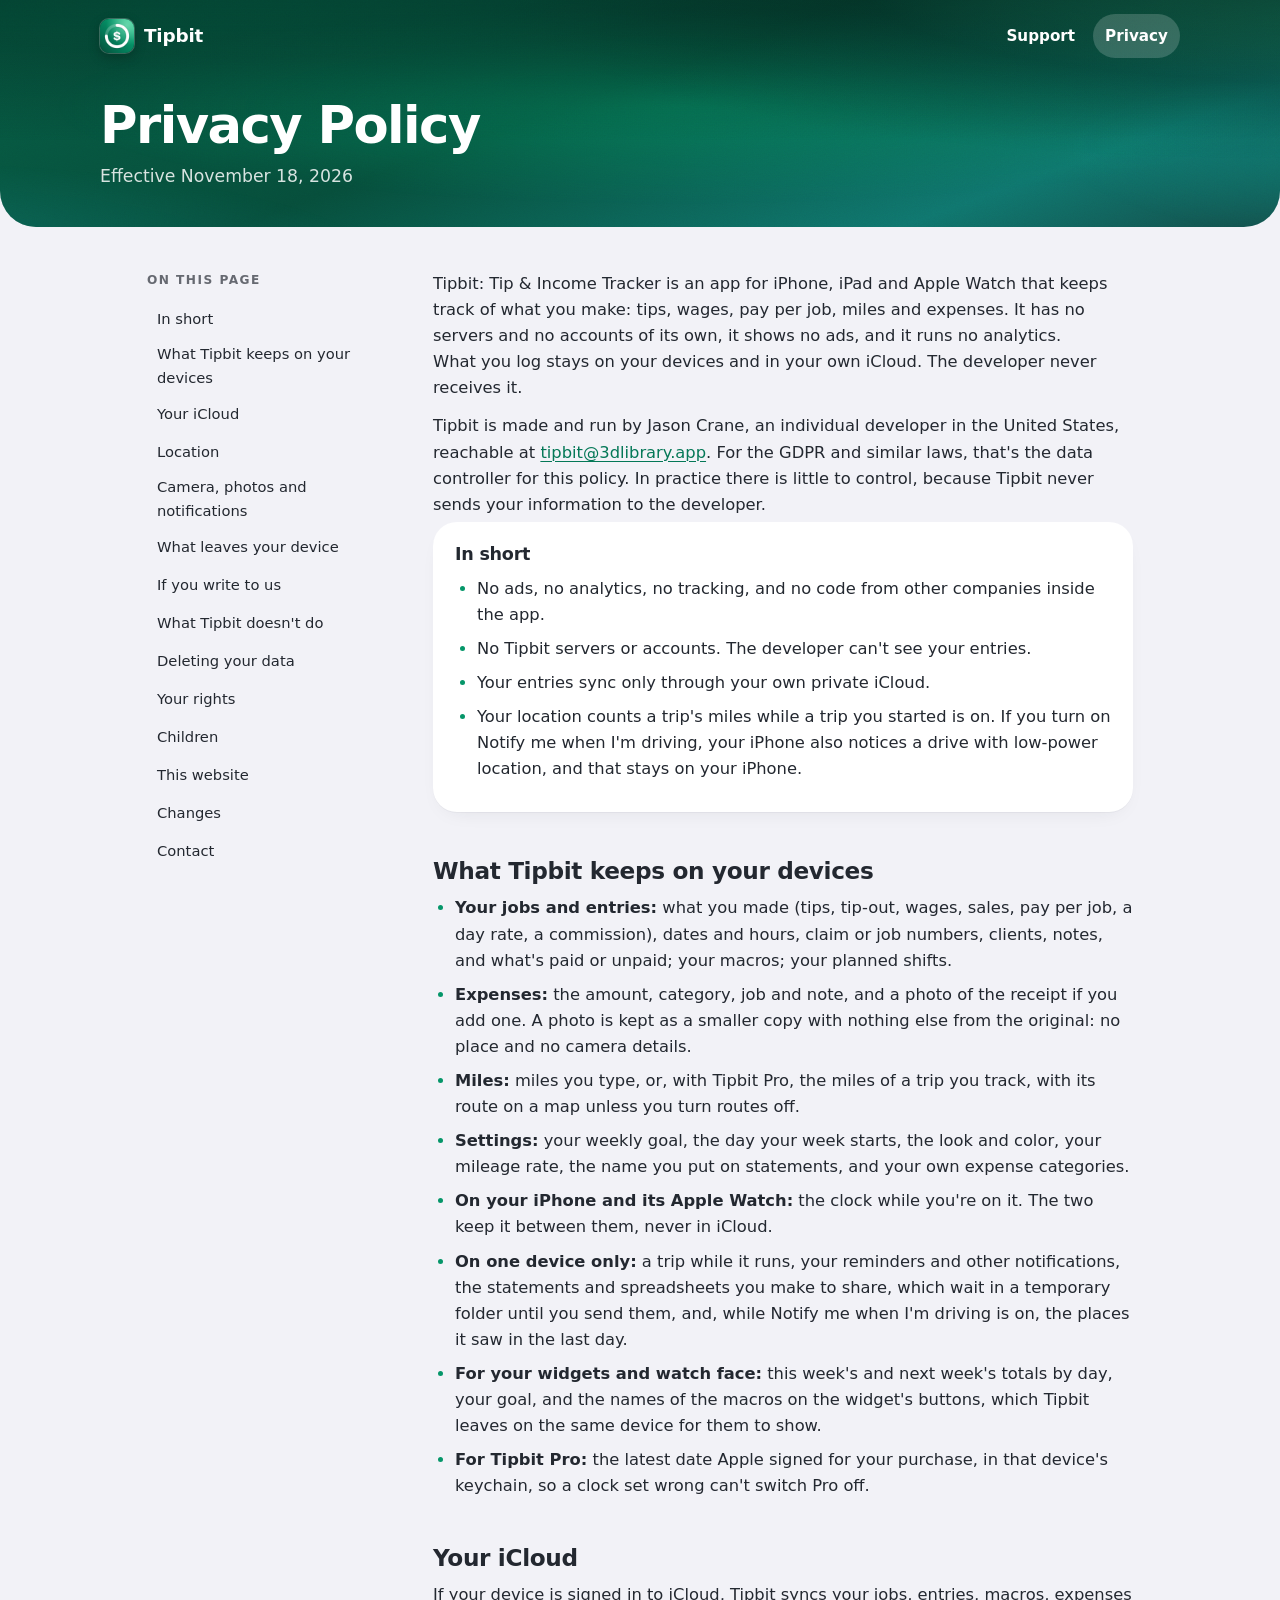
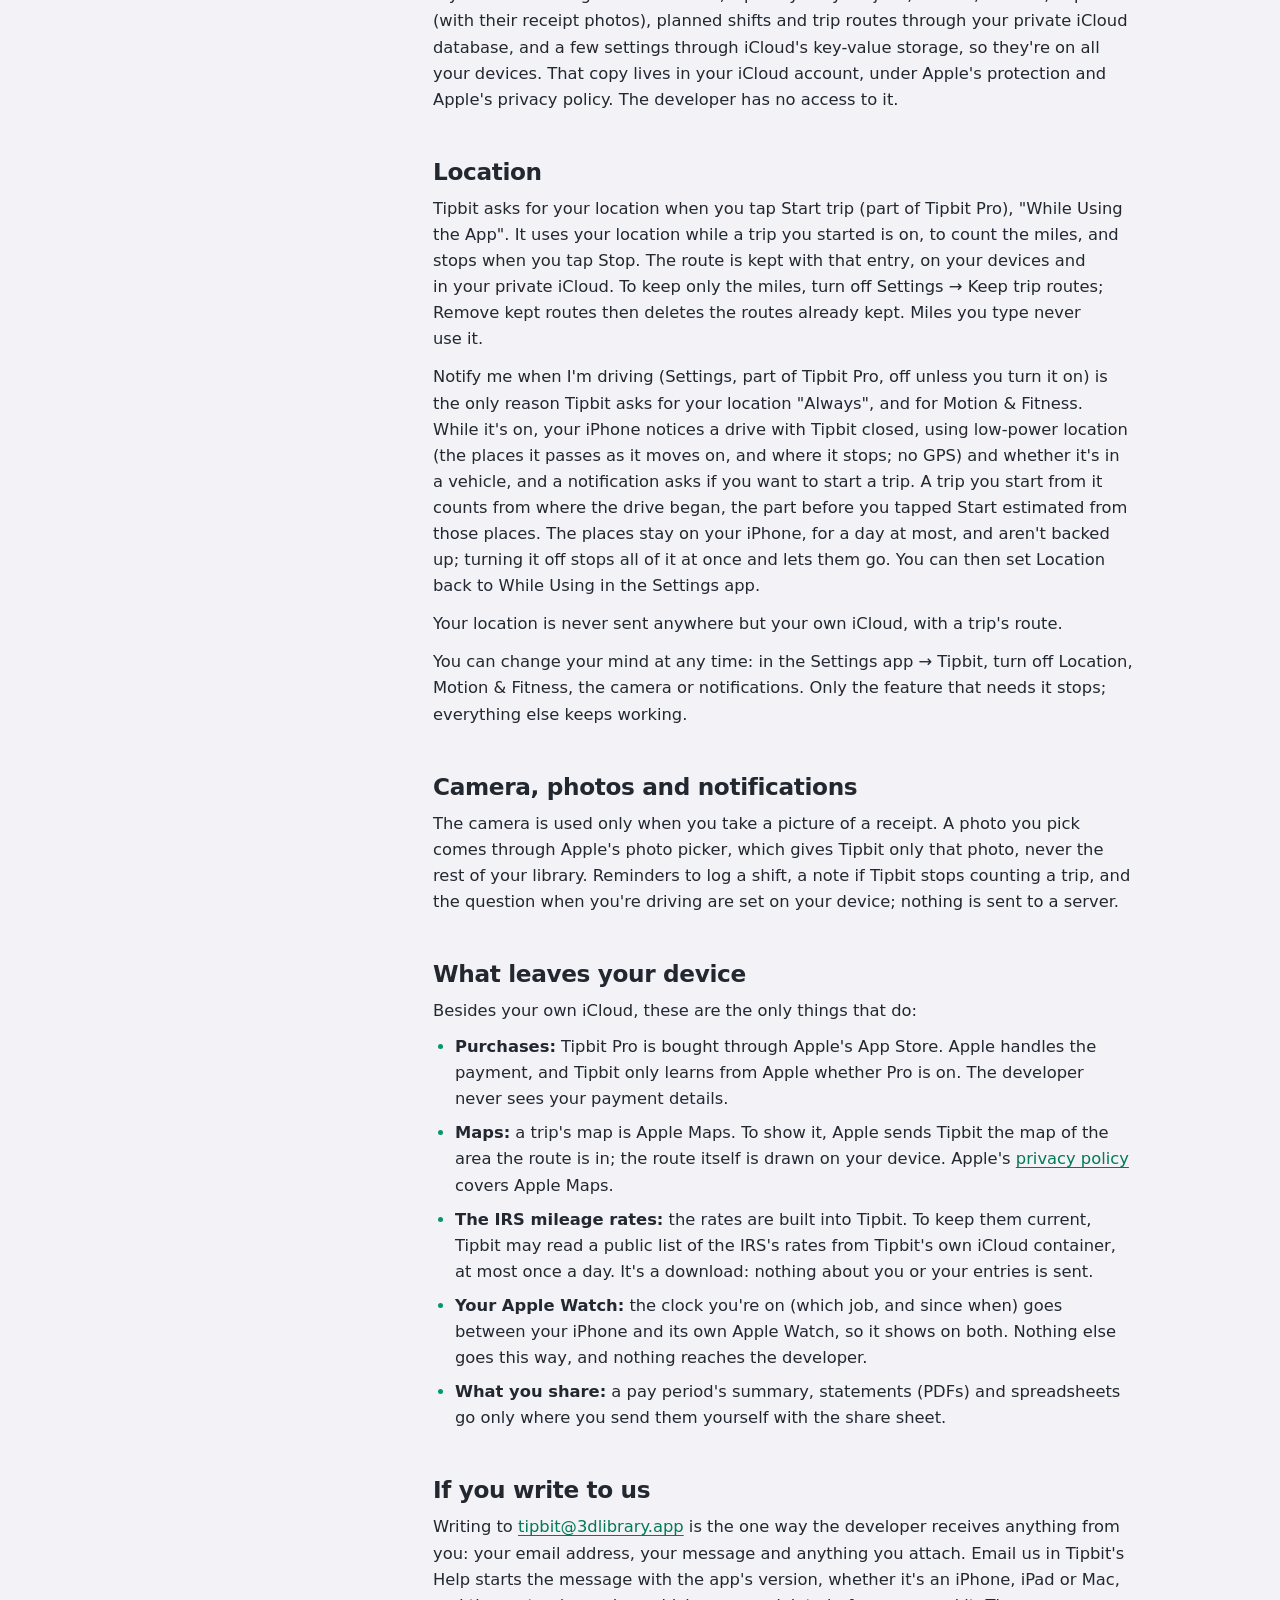
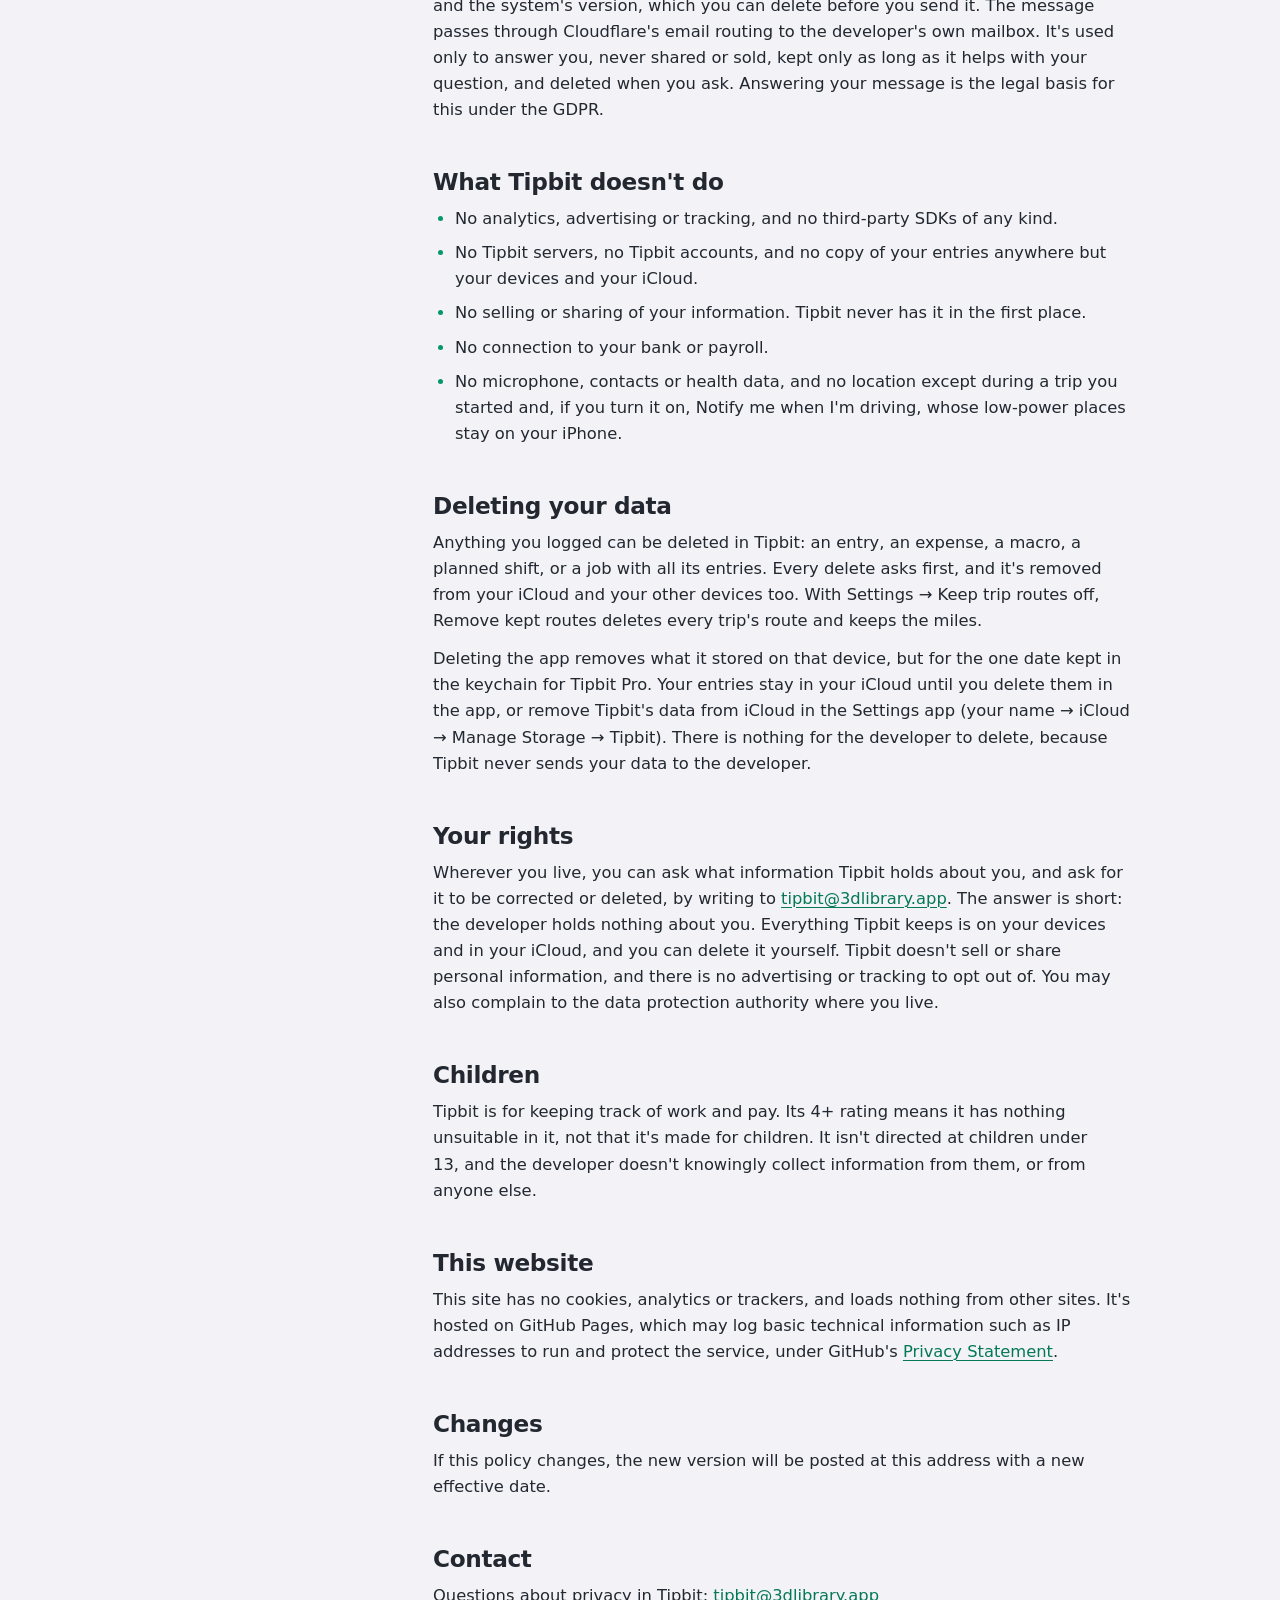
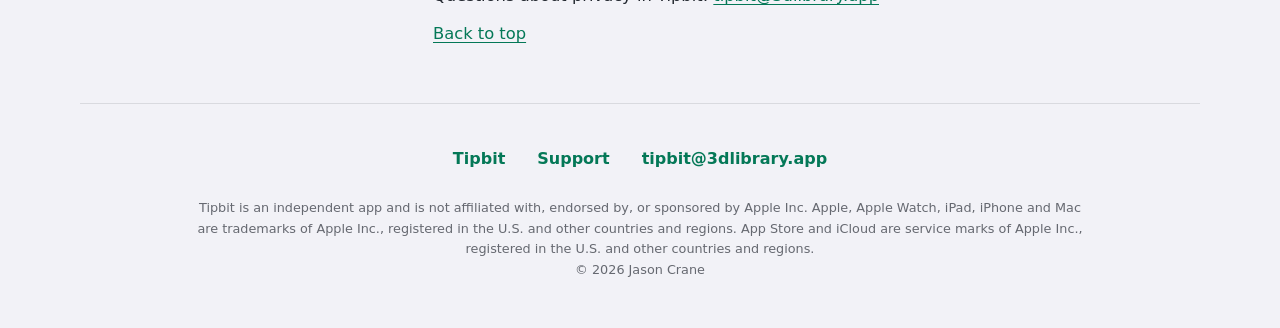
==== commit b582dcfb: "White reads at 4.5:1 everywhere on the band, and iPhone's status bar wears the band's emerald Measur" ====
--- a/privacy.html
+++ b/privacy.html
@@ -17,6 +17,7 @@
 <a class="skip" href="#main">Skip to content</a>
 
 <header class="aurora band">
+  <div class="shade" aria-hidden="true"></div>
   <div class="wrap">
     <nav class="top" aria-label="Tipbit">
       <a class="home" href="./" aria-label="Tipbit home"><img src="img/icon-96.png" width="34" height="34" alt=""><span>Tipbit</span></a>
--- a/site.css
+++ b/site.css
@@ -68,7 +68,13 @@
 }
 
 * { margin: 0; padding: 0; box-sizing: border-box; }
-html { -webkit-text-size-adjust: 100%; text-size-adjust: 100%; }
+html {
+  -webkit-text-size-adjust: 100%;
+  text-size-adjust: 100%;
+  /* The canvas: the band's emerald behind iPhone's status bar and above the page when it's pulled down, the page's
+     color everywhere else. */
+  background: linear-gradient(#065f46, #065f46) top / 100% 320px no-repeat, var(--page);
+}
 @media (prefers-reduced-motion: no-preference) { html { scroll-behavior: smooth; } }
 body {
   font-family: var(--text);
@@ -157,6 +163,16 @@
   mix-blend-mode: overlay;
   pointer-events: none;
   background-image: url("data:image/svg+xml;utf8,<svg xmlns='http://www.w3.org/2000/svg' width='160' height='160'><filter id='n'><feTurbulence type='fractalNoise' baseFrequency='0.9' numOctaves='2' stitchTiles='stitch'/></filter><rect width='100%' height='100%' filter='url(%23n)'/></svg>");
+}
+/* A shade over the top of the band, where the words and the links sit, so white reads at 4.5:1 on the mint glow too. */
+.aurora .shade {
+  position: absolute;
+  inset: 0;
+  z-index: -1;
+  pointer-events: none;
+  background:
+    linear-gradient(180deg, rgba(2, 36, 28, 0.5) 0%, rgba(2, 36, 28, 0.3) 28%, rgba(2, 36, 28, 0) 62%),
+    radial-gradient(60% 70% at 100% 0%, rgba(2, 36, 28, 0.45) 0%, rgba(2, 36, 28, 0) 100%);
 }
 @keyframes drift {
   0% { transform: translate3d(-4%, -2%, 0) rotate(0deg) scale(1); }
@@ -403,6 +419,7 @@
 
 /* ----- The devices: the iPad's Home and the watch's pages, as screens. */
 .devices .ipad-shot { margin-top: 32px; }
+.devices h3.label { margin-top: 40px; }
 .devices .screen.ipad { width: min(100%, 980px); margin: 0 auto; }
 .watch-row { display: grid; grid-template-columns: repeat(auto-fit, minmax(130px, 1fr)); gap: 20px 16px; margin-top: 32px; }
 .watch-row figure { text-align: center; }
@@ -547,7 +564,7 @@
 /* ----- Paper: the words, black on white, nothing that only decorates. */
 @media print {
   :root { --page: #ffffff; --card: #ffffff; --ink: #000000; --ink-2: #333333; --link: #000000; --line: #999999; }
-  body { background: #ffffff; color: #000000; }
+  html, body { background: #ffffff; color: #000000; }
   .aurora { background: none !important; color: #000000; border-radius: 0; border-bottom: 1px solid #999999; }
   .aurora::before, .aurora::after { display: none; }
   .aurora .label, .band .line { color: #333333; }
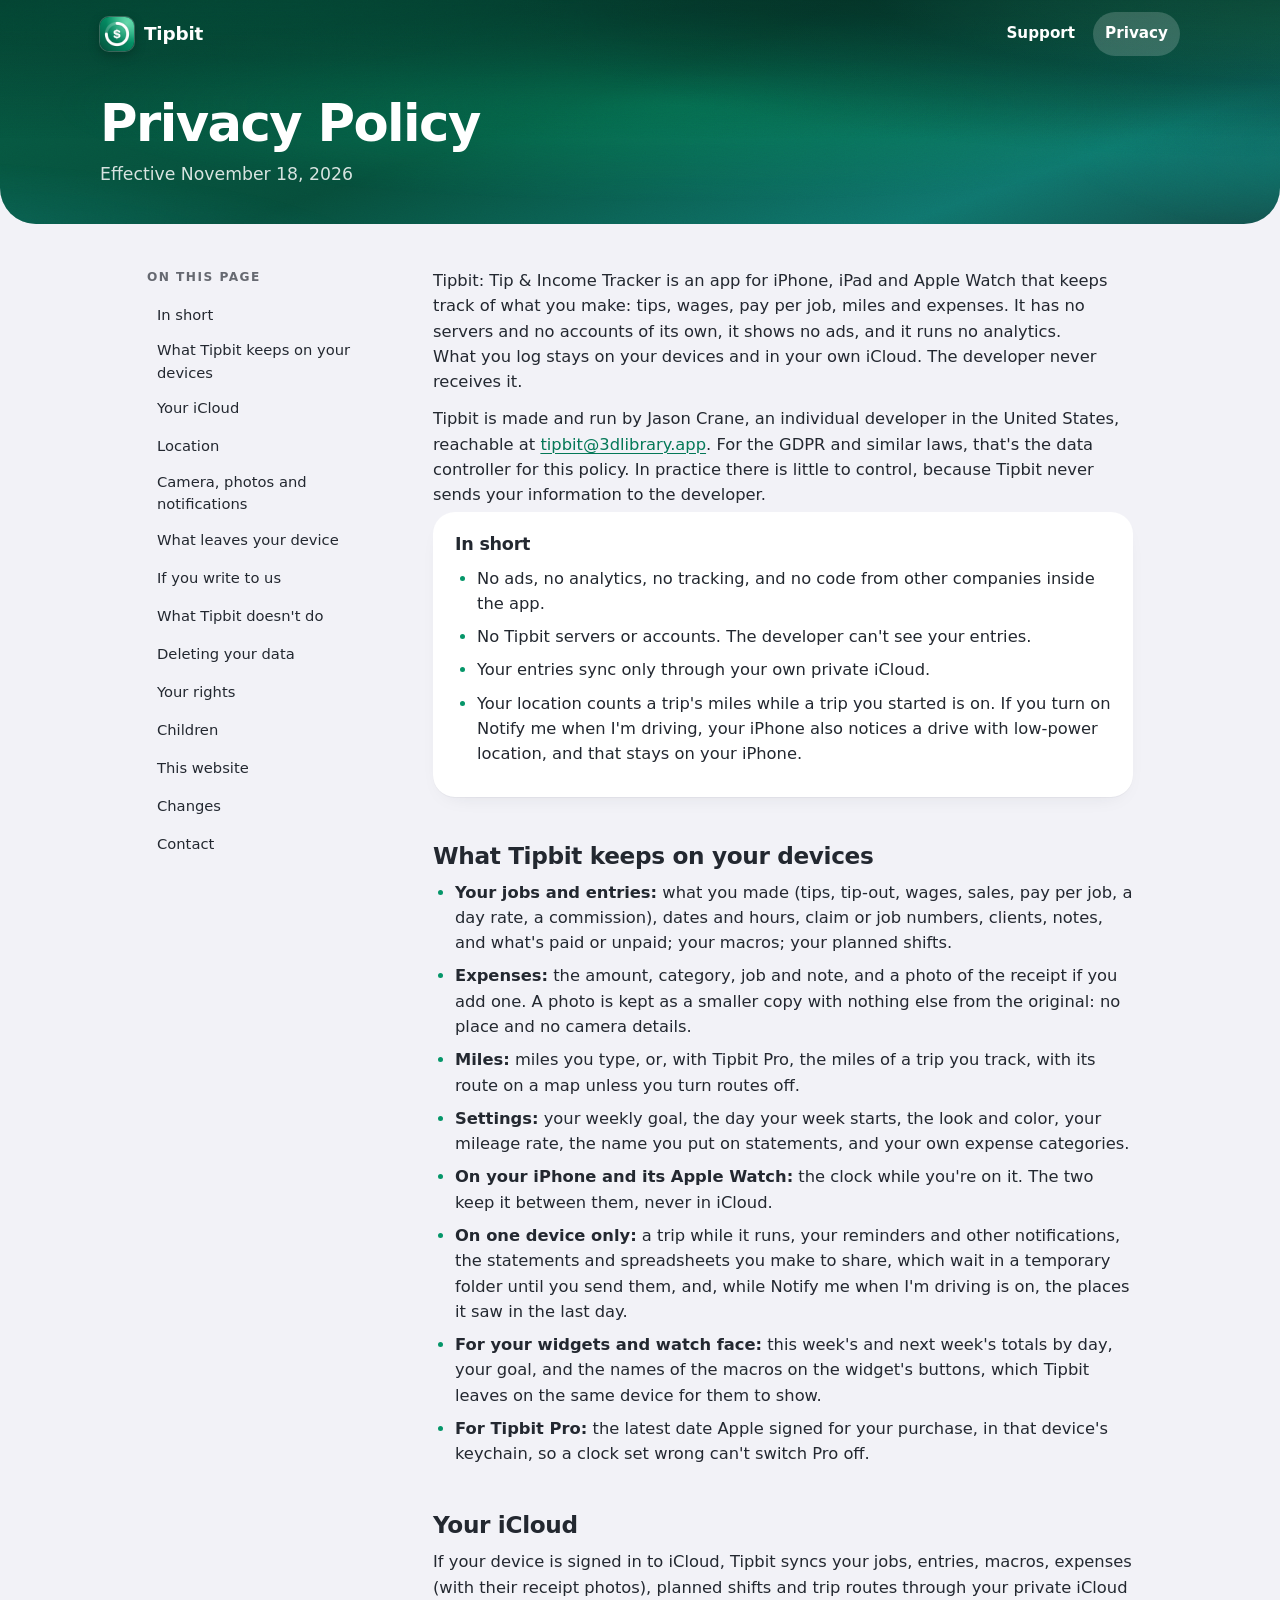
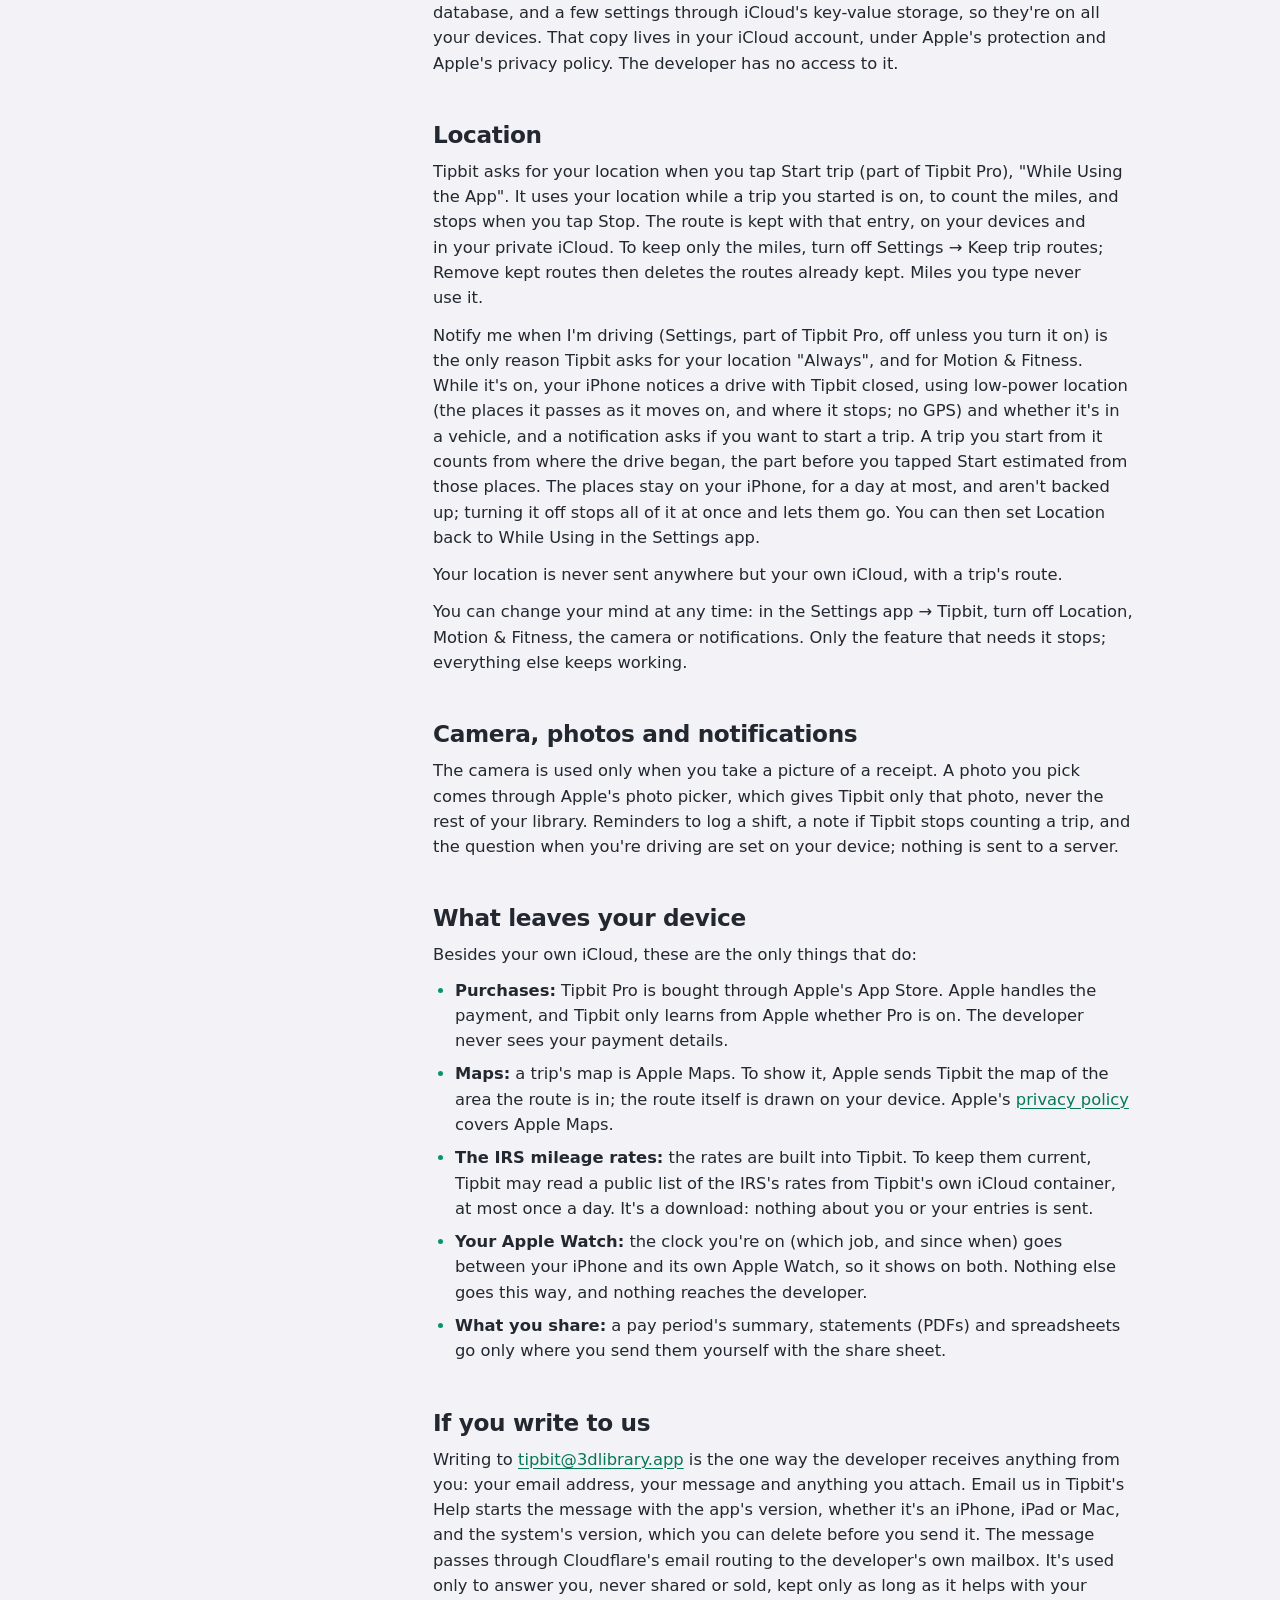
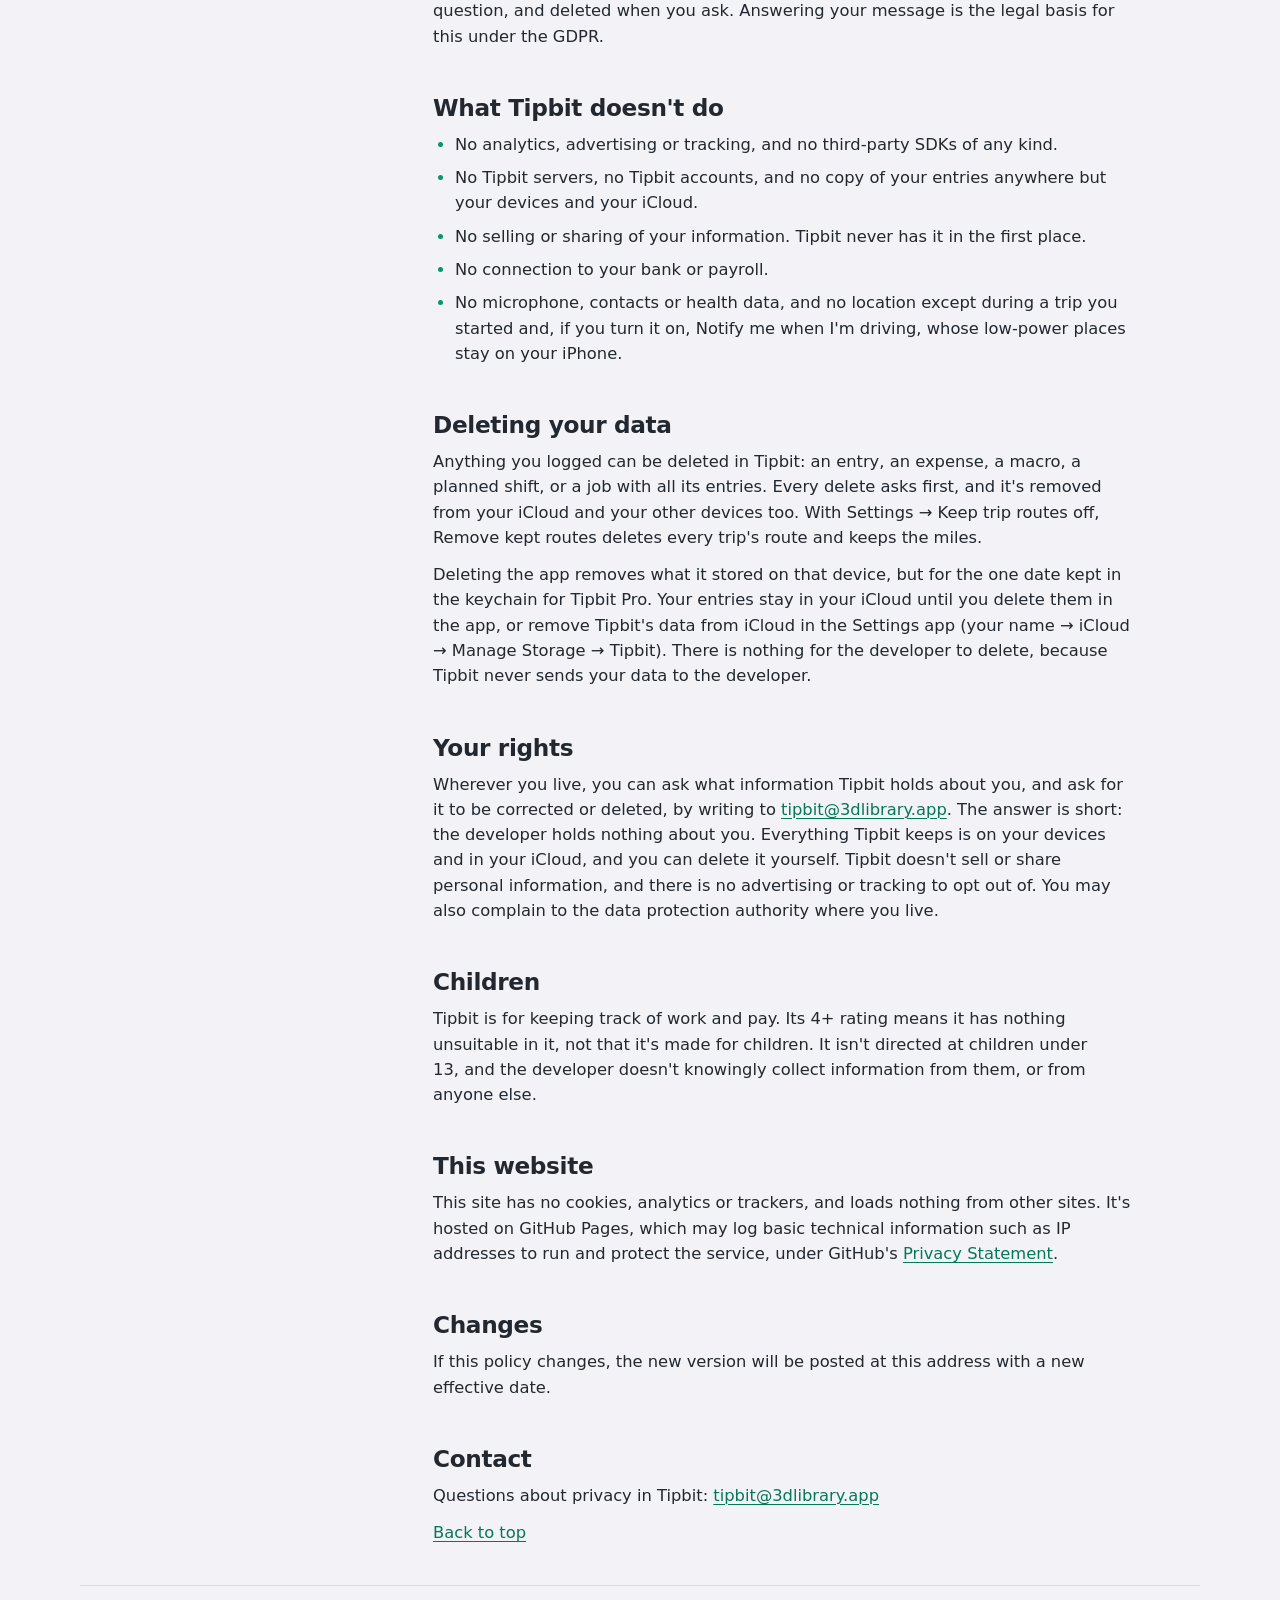
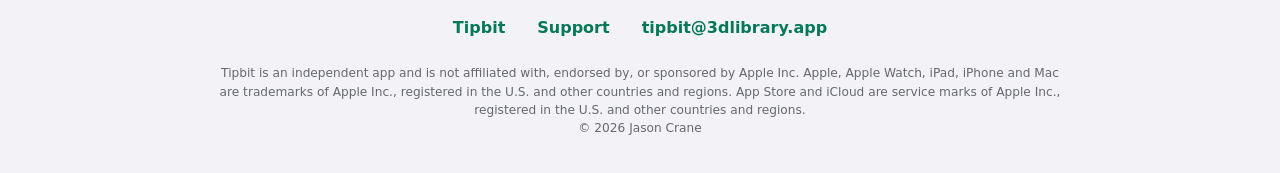
==== commit 6df1e0cb: "The front page is half as long, with the app's screens laid out on it instead of a sideways tour Jay" ====
--- a/privacy.html
+++ b/privacy.html
@@ -11,7 +11,7 @@
 <link rel="canonical" href="https://tipbit.3dlibrary.app/privacy.html">
 <link rel="icon" href="img/icon-96.png" sizes="96x96" type="image/png">
 <link rel="apple-touch-icon" href="img/icon-180.png">
-<link rel="stylesheet" href="site.css">
+<link rel="stylesheet" href="site.css?v=20261119a"><!-- change ?v= whenever site.css changes: GitHub Pages lets browsers keep a file 10 minutes, and a new page with an old stylesheet looks broken -->
 </head>
 <body>
 <a class="skip" href="#main">Skip to content</a>
--- a/site.css
+++ b/site.css
@@ -1,6 +1,8 @@
 /* Tipbit's site, in the app's look (DESIGN.md): the hero's aurora (the Emerald theme's own nine colors), the money
    font (the system's rounded face, heavy), the ink (#232830, never black) on a light page and white on a dark one,
-   content on plain cards, glass only for what floats. No scripts, no web fonts, nothing loaded from another site. */
+   content on plain cards, glass only for what floats. No scripts, no web fonts, nothing loaded from another site.
+   The front page is short: one hero, the screens in a grid, a card a feature, one devices block, one privacy card, a
+   Free/Pro table with the prices beside it, and the help line; nothing scrolls sideways. */
 
 :root {
   color-scheme: light dark;
@@ -17,9 +19,10 @@
   --on-aurora: #ffffff;
   --on-aurora-2: rgba(255, 255, 255, 0.84);
   --shadow-screen: 0 36px 70px -28px rgba(2, 44, 34, 0.5), 0 12px 28px -14px rgba(2, 44, 34, 0.28);
+  --shadow-small: 0 16px 30px -18px rgba(2, 44, 34, 0.45), 0 4px 10px -6px rgba(2, 44, 34, 0.2);
   --shadow-piece: drop-shadow(0 18px 28px rgba(2, 44, 34, 0.28)) drop-shadow(0 2px 6px rgba(2, 44, 34, 0.12));
   --shadow-card: 0 1px 0 rgba(35, 40, 48, 0.04), 0 8px 24px -16px rgba(35, 40, 48, 0.18);
-  --radius: 24px;
+  --radius: 22px;
   --rounded: ui-rounded, "SF Pro Rounded", -apple-system, BlinkMacSystemFont, system-ui, "Segoe UI", Roboto, sans-serif;
   --text: -apple-system, BlinkMacSystemFont, system-ui, "Segoe UI", Roboto, Helvetica, Arial, sans-serif;
   --gutter: max(20px, env(safe-area-inset-left), env(safe-area-inset-right));
@@ -39,6 +42,7 @@
     --accent-soft: rgba(52, 211, 153, 0.16);
     --link: #34d399;
     --shadow-screen: 0 36px 70px -28px rgba(0, 0, 0, 0.9), 0 0 0 1px rgba(255, 255, 255, 0.12);
+    --shadow-small: 0 16px 30px -18px rgba(0, 0, 0, 0.9), 0 0 0 1px rgba(255, 255, 255, 0.12);
     --shadow-piece: drop-shadow(0 18px 28px rgba(0, 0, 0, 0.6)) drop-shadow(0 0 1px rgba(255, 255, 255, 0.25));
     --shadow-card: 0 0 0 1px rgba(255, 255, 255, 0.06);
   }
@@ -63,7 +67,7 @@
       --link: #6ee7b7;
     }
   }
-  .card, .plan, .price { border: 1px solid var(--line); }
+  .card, .feat, .price, .table-card, .private, .help-card { border: 1px solid var(--line); }
   a { text-decoration: underline; }
 }
 
@@ -80,7 +84,7 @@
   font-family: var(--text);
   background: var(--page);
   color: var(--ink);
-  line-height: 1.6;
+  line-height: 1.55;
   -webkit-font-smoothing: antialiased;
   overflow-x: clip;
   min-height: 100%;
@@ -92,6 +96,7 @@
 picture img { width: 100%; height: auto; }
 strong, b { font-weight: 650; }
 ul, ol { padding-left: 1.3em; }
+[id] { scroll-margin-top: 16px; }
 
 .skip {
   position: absolute;
@@ -107,6 +112,7 @@
   box-shadow: 0 8px 30px rgba(0, 0, 0, 0.25);
 }
 .skip:focus { top: 16px; }
+.visually-hidden { position: absolute; width: 1px; height: 1px; overflow: hidden; clip: rect(0 0 0 0); clip-path: inset(50%); white-space: nowrap; }
 
 .wrap { max-width: var(--wrap); margin: 0 auto; padding-left: var(--gutter); padding-right: var(--gutter); }
 
@@ -118,18 +124,18 @@
   text-transform: uppercase;
   color: var(--link);
 }
-.label .pro {
+.label .pro, .cat .pro {
   display: inline-block;
   vertical-align: 1px;
-  margin-left: 8px;
+  margin-left: 6px;
   padding: 1px 8px 2px;
   border-radius: 999px;
   font-size: 0.62rem;
   letter-spacing: 0.1em;
-  background: var(--accent);
+  background: var(--link); /* white reads at 5.5:1 on it; the accent's green only 3.8:1 */
   color: #ffffff;
 }
-@media (prefers-color-scheme: dark) { .label .pro { color: #04281c; } }
+@media (prefers-color-scheme: dark) { .label .pro, .cat .pro { color: #04281c; } }
 
 /* ----- The aurora: deep emerald with mint and teal glows drifting slowly, as Home's hero does; still under Reduce Motion. */
 .aurora {
@@ -192,7 +198,7 @@
   justify-content: space-between;
   gap: 16px;
   min-height: 48px;
-  padding-top: max(14px, env(safe-area-inset-top));
+  padding-top: max(12px, env(safe-area-inset-top));
 }
 .home {
   display: inline-flex;
@@ -224,36 +230,36 @@
 .top .links a[aria-current="page"] { background: rgba(255, 255, 255, 0.18); }
 
 /* ----- The front page's hero: the words, and Home's own screen standing in the band. */
-.hero { border-radius: 0 0 36px 36px; }
-.hero-grid { display: grid; gap: 36px; margin-top: 36px; align-items: end; }
+.hero { border-radius: 0 0 32px 32px; }
+.hero-grid { display: grid; gap: 24px; margin-top: 24px; align-items: end; }
 .hero h1 {
   font-family: var(--rounded);
   font-weight: 900;
-  font-size: clamp(2.4rem, 8vw, 4.7rem);
+  font-size: clamp(2.15rem, 7.2vw, 4.2rem);
   line-height: 1.02;
   letter-spacing: -0.035em;
-  margin-top: 12px;
+  margin-top: 10px;
   text-wrap: balance;
   text-shadow: 0 2px 24px rgba(2, 44, 34, 0.35);
 }
 .hero .line {
-  font-size: clamp(1.08rem, 2.4vw, 1.28rem);
-  line-height: 1.5;
+  font-size: clamp(1rem, 2.2vw, 1.22rem);
+  line-height: 1.45;
   color: var(--on-aurora-2);
   max-width: 30em;
-  margin-top: 18px;
+  margin-top: 14px;
   text-wrap: pretty;
 }
-.hero-cta { display: flex; flex-wrap: wrap; align-items: center; gap: 12px; margin-top: 28px; }
+.hero-cta { display: flex; flex-wrap: wrap; align-items: center; gap: 10px; margin-top: 20px; }
 .soon, .btn {
   display: inline-flex;
   align-items: center;
   gap: 10px;
-  min-height: 48px;
-  padding: 10px 20px;
+  min-height: 46px;
+  padding: 9px 18px;
   border-radius: 999px;
   font-weight: 700;
-  font-size: 1rem;
+  font-size: 0.98rem;
   color: #ffffff;
   text-decoration: none;
   background: rgba(255, 255, 255, 0.14);
@@ -268,22 +274,21 @@
   padding: 0;
   display: flex;
   flex-wrap: wrap;
-  gap: 6px 18px;
-  margin-top: 26px;
-  font-size: 0.92rem;
+  gap: 3px 14px;
+  margin-top: 16px;
+  font-size: 0.88rem;
   font-weight: 600;
   color: var(--on-aurora-2);
 }
 .hero-facts li { display: inline-flex; align-items: center; gap: 7px; }
 .hero-facts svg { width: 16px; height: 16px; color: #a7f3d0; }
-.hero-words { padding-bottom: 8px; }
 
 /* The screen: the app's own, flat, with the phone screen's rounded corners and a soft shadow (no drawn device). */
 .screen {
   display: block;
   container-type: inline-size;
   border-radius: 28px;
-  border-radius: clamp(18px, 13.5cqw, 64px);
+  border-radius: clamp(12px, 13.5cqw, 64px);
   overflow: hidden;
   box-shadow: var(--shadow-screen);
   background: var(--card);
@@ -297,7 +302,7 @@
   position: relative;
   width: min(100%, 420px);
   margin: 0 auto;
-  height: clamp(300px, 40vw, 540px);
+  height: clamp(195px, 34vw, 470px);
   overflow: hidden;
   -webkit-mask-image: linear-gradient(to bottom, #000 72%, transparent 100%);
   mask-image: linear-gradient(to bottom, #000 72%, transparent 100%);
@@ -305,79 +310,125 @@
 .hero-shot .screen { width: 74%; margin: 0 auto; }
 .hero-shot .piece.perhour { width: 34%; left: 0; top: 50%; }
 .hero-shot .piece.dinner { width: 31%; right: 0; top: 31%; }
-@media (min-width: 880px) {
-  .hero-grid { grid-template-columns: minmax(0, 1.05fr) minmax(0, 0.95fr); gap: 40px; margin-top: 44px; }
-  .hero-words { padding-bottom: 56px; }
-  .hero-shot { width: min(100%, 460px); margin-right: 0; height: clamp(440px, 38vw, 580px); }
+/* The dark look shows Home in the dark, whole: its lifted pieces are the light look's. */
+@media (prefers-color-scheme: dark) { .hero-shot .piece { display: none; } }
+@media (min-width: 780px) {
+  .hero-grid { grid-template-columns: minmax(0, 1.05fr) minmax(0, 0.95fr); gap: 40px; margin-top: 28px; }
+  .hero-words { padding-bottom: 44px; }
+  .hero-shot { width: min(100%, 440px); margin-right: 0; height: clamp(380px, 32vw, 470px); }
 }
 @media (max-width: 879px) {
-  .hero-words { padding-top: 12px; }
-}
-
-/* ----- The tour: the App Store's pictures as one scene, sideways, each picture a stop. */
-.tour { margin-top: 48px; }
-.tour .scroller {
-  overflow-x: auto;
-  overflow-y: hidden;
-  overscroll-behavior-x: contain;
-  scroll-snap-type: x proximity;
-  scrollbar-width: thin;
-  scrollbar-color: var(--ink-3) transparent;
-  border-radius: 28px;
-  background: linear-gradient(160deg, #065f46, #0f766e);
-  box-shadow: var(--shadow-card);
-}
-.tour .scene { position: relative; display: inline-block; vertical-align: top; }
-.tour .scene img {
-  display: block;
-  height: clamp(340px, 46vw, 600px);
-  width: auto;
-  max-width: none;
-}
-.tour .snap { position: absolute; top: 0; bottom: 0; width: 1px; scroll-snap-align: start; }
-.tour .scroller:focus-visible { outline: 3px solid var(--accent); outline-offset: 3px; }
-.tour figcaption { color: var(--ink-2); font-size: 0.92rem; margin-top: 12px; text-align: center; }
+  .hero-words { padding-top: 8px; }
+}
+@media (max-width: 639px) {
+  .hero .btn { display: none; }
+  /* The shot is short on a phone: the Per hour tile would sit over the week's number. */
+  .hero-shot .piece.perhour { display: none; }
+}
 
 /* ----- Sections. */
-.section { padding: 72px 0 0; }
-.section h2, .feature h2 {
+.section { padding: 40px 0 0; }
+.section h2 {
   font-family: var(--rounded);
   font-weight: 800;
-  font-size: clamp(1.75rem, 4.4vw, 2.5rem);
+  font-size: clamp(1.6rem, 4vw, 2.3rem);
   letter-spacing: -0.025em;
   line-height: 1.1;
-  margin-top: 10px;
+  margin-top: 8px;
   text-wrap: balance;
 }
-.lede { color: var(--ink-2); font-size: 1.1rem; margin-top: 12px; max-width: 42em; text-wrap: pretty; }
-.lede + .lede { margin-top: 8px; }
-
-/* The four cards: what it does, at a glance. */
-.cards { display: grid; gap: 16px; margin-top: 28px; }
-@media (min-width: 640px) { .cards { grid-template-columns: repeat(2, 1fr); } }
-@media (min-width: 1000px) { .cards.four { grid-template-columns: repeat(4, 1fr); } }
+.lede { color: var(--ink-2); font-size: 1.04rem; margin-top: 10px; max-width: 44em; text-wrap: pretty; }
+@media (min-width: 880px) { .section { padding-top: 64px; } }
+
+/* The ways a job can pay: chips, as the app's welcome shows them. */
+.ways { list-style: none; padding: 0; display: flex; flex-wrap: wrap; gap: 8px; margin-top: 14px; }
+.ways li {
+  display: inline-flex;
+  align-items: center;
+  min-height: 34px;
+  padding: 4px 13px;
+  border-radius: 999px;
+  background: var(--card);
+  box-shadow: var(--shadow-card);
+  font-weight: 600;
+  font-size: 0.92rem;
+}
+.ways li:last-child { background: none; box-shadow: none; color: var(--ink-2); padding-left: 2px; }
+
+/* The six screens in a grid: three across on a phone, six across from a tablet up. */
+.gallery { display: grid; grid-template-columns: repeat(3, 1fr); gap: 16px 10px; margin-top: 24px; }
+.gallery figure { margin: 0; }
+.gallery figcaption { text-align: center; color: var(--ink-2); font-size: 0.78rem; font-weight: 600; margin-top: 6px; }
+.gallery .screen {
+  box-shadow: none;
+  aspect-ratio: 990 / 1760;
+  border-radius: clamp(12px, 13.5cqw, 64px) clamp(12px, 13.5cqw, 64px) 0 0;
+  -webkit-mask-image: linear-gradient(to bottom, #000 78%, transparent 100%);
+  mask-image: linear-gradient(to bottom, #000 78%, transparent 100%);
+}
+.gallery .screen img { height: 100%; object-fit: cover; object-position: top; }
+@media (min-width: 700px) {
+  .gallery { grid-template-columns: repeat(6, 1fr); gap: 14px; margin-top: 36px; }
+  .gallery figcaption { font-size: 0.85rem; margin-top: 10px; }
+}
+
+/* A plain card: the support and privacy pages' boxes. */
 .card { background: var(--card); border-radius: var(--radius); padding: 22px; box-shadow: var(--shadow-card); }
-.card .icon {
-  width: 44px;
-  height: 44px;
-  border-radius: 14px;
+
+/* The feature cards: a list on a phone (the icon, the name and the line run into the words), boxes from a tablet up,
+   two across, then four on a wide screen. */
+.cards { display: grid; gap: 12px; margin-top: 28px; }
+.feat { background: var(--card); border-radius: var(--radius); padding: 18px 18px 20px; box-shadow: var(--shadow-card); }
+.feat h3 { font-family: var(--rounded); font-size: 1.22rem; letter-spacing: -0.015em; line-height: 1.2; text-wrap: balance; }
+.feat .icon {
   display: grid;
   place-items: center;
+  width: 34px;
+  height: 34px;
+  margin-bottom: 12px;
+  border-radius: 11px;
   background: var(--accent-soft);
   color: var(--accent);
 }
-.card .icon svg { width: 24px; height: 24px; }
-.card h3 { font-size: 1.08rem; letter-spacing: -0.01em; margin-top: 14px; line-height: 1.3; }
-.card p { color: var(--ink-2); font-size: 0.97rem; margin-top: 6px; }
-
-/* ----- A feature: words beside the app's screen, sides alternating on a wide page. */
-.features { padding-top: 24px; }
-.feature { display: grid; gap: 28px; align-items: center; padding: 48px 0; }
-.feature .words p { color: var(--ink-2); font-size: 1.08rem; margin-top: 14px; max-width: 34em; text-wrap: pretty; }
-.feature .words p + p { margin-top: 10px; }
-.feature .words ul { list-style: none; padding: 0; margin-top: 16px; display: grid; gap: 8px; color: var(--ink); font-size: 1.02rem; }
-.feature .words li { padding-left: 28px; position: relative; }
-.feature .words li::before, .plan li::before {
+.feat .icon svg { width: 20px; height: 20px; }
+.feat .cat { display: block; margin-bottom: 6px; font-family: var(--text); font-size: 0.76rem; font-weight: 700; letter-spacing: 0.12em; text-transform: uppercase; color: var(--link); }
+.feat .cat .pro { font-family: var(--text); }
+.feat p { color: var(--ink-2); font-size: 0.97rem; margin-top: 8px; text-wrap: pretty; }
+@media (max-width: 639px) {
+  .cards { gap: 0; margin-top: 22px; border-top: 1px solid var(--line); }
+  .feat { background: none; box-shadow: none; border-radius: 0; padding: 11px 0 12px; border-bottom: 1px solid var(--line); }
+  .feat h3 { display: inline; font-size: 1rem; line-height: 1.42; letter-spacing: -0.01em; }
+  .feat h3::after { content: " "; }
+  .feat .icon { display: inline-grid; width: 22px; height: 22px; margin: 0 6px 0 0; border-radius: 7px; vertical-align: -5px; }
+  .feat .icon svg { width: 14px; height: 14px; }
+  .feat .cat { display: inline; margin: 0 6px 0 0; font-size: 0.68rem; letter-spacing: 0.1em; }
+  .feat .cat .pro { vertical-align: 1px; }
+  .feat p { display: inline; margin: 0; font-size: 0.93rem; line-height: 1.42; }
+}
+@media (min-width: 640px) { .cards { grid-template-columns: repeat(2, 1fr); gap: 16px; margin-top: 36px; } }
+@media (min-width: 1000px) { .cards { grid-template-columns: repeat(4, 1fr); } .feat { padding: 20px 20px 22px; } }
+
+/* ----- The devices: the iPad's Home beside the watch's pages. */
+.devices-grid { display: grid; gap: 22px; margin-top: 20px; align-items: center; }
+.devices .screen.ipad { width: min(100%, 860px); margin: 0 auto; }
+.watch p:not(.label) { margin-top: 6px; color: var(--ink-2); font-size: 0.96rem; text-wrap: pretty; }
+.watch-row { display: grid; grid-template-columns: repeat(4, 1fr); gap: 10px; margin-top: 14px; }
+.watch-row figure { text-align: center; margin: 0; }
+.watch-row picture { max-width: 150px; margin: 0 auto; filter: var(--shadow-piece); }
+.watch-row figcaption { color: var(--ink-2); font-size: 0.74rem; line-height: 1.3; margin-top: 8px; }
+@media (max-width: 639px) { .watch-row figcaption { display: none; } .private .flat { display: none; } .help-card h2 { display: none; } }
+@media (min-width: 900px) {
+  .devices-grid { grid-template-columns: minmax(0, 1.3fr) minmax(0, 1fr); gap: 40px; margin-top: 28px; }
+  .watch-row { gap: 12px; }
+  .watch-row figcaption { font-size: 0.8rem; }
+}
+
+/* ----- Private: one card, the words beside Settings' own iCloud row. */
+.private { display: grid; gap: 18px; background: var(--card); border-radius: var(--radius); padding: 20px; box-shadow: var(--shadow-card); align-items: center; }
+.private .words p:not(.label) { color: var(--ink-2); margin-top: 8px; font-size: 1rem; text-wrap: pretty; }
+.facts { list-style: none; padding: 0; margin-top: 10px; display: grid; gap: 5px; font-size: 0.95rem; }
+.facts li { padding-left: 26px; position: relative; }
+.facts li::before {
   content: "";
   position: absolute;
   left: 3px;
@@ -388,81 +439,43 @@
   border-bottom: 2.5px solid var(--accent);
   transform: rotate(-45deg);
 }
-.shot { position: relative; width: min(100%, 420px); margin: 0 auto; }
-.shot .screen { width: 72%; margin: 0 auto; }
-/* A piece lifted off the screen floats over its edge, never past the shot's own box (so nothing scrolls sideways). */
-.shot .piece.bl { left: 0; bottom: 9%; }
-.shot .piece.br { right: 0; bottom: 9%; }
-.shot .piece.tr { right: 0; top: 6%; }
-.shot .piece.tl { left: 0; top: 6%; }
-.shot .piece.w32 { width: 32%; }
-.shot .piece.w34 { width: 34%; }
-.shot .piece.w44 { width: 44%; }
-.shot .piece.w62 { width: 62%; }
-.shot .piece.w64 { width: 64%; }
-.shot .piece.w70 { width: 70%; }
-.shot .piece.w90 { width: 90%; left: 5%; }
-.shot .piece.paper { filter: drop-shadow(0 24px 36px rgba(2, 44, 34, 0.35)) drop-shadow(0 2px 4px rgba(2, 44, 34, 0.15)); transform: rotate(-4deg); }
-@media (prefers-color-scheme: dark) { .shot .piece.paper { filter: drop-shadow(0 24px 36px rgba(0, 0, 0, 0.7)); } }
-.shot.collage { width: min(100%, 440px); display: grid; gap: 14px; padding-top: 11%; }
-.shot.collage .piece { position: static; }
-.shot.collage .piece.float-tr { position: absolute; top: 0; right: 0; }
-.visually-hidden { position: absolute; width: 1px; height: 1px; overflow: hidden; clip: rect(0 0 0 0); clip-path: inset(50%); white-space: nowrap; }
-@media (min-width: 880px) {
-  .feature { grid-template-columns: minmax(0, 1fr) minmax(0, 1fr); gap: 56px; padding: 64px 0; }
-  .feature:nth-of-type(even) .shot { order: -1; }
-  .shot .screen { width: 70%; }
-}
-@media (min-width: 1200px) {
-  .feature { gap: 80px; }
-}
-
-/* ----- The devices: the iPad's Home and the watch's pages, as screens. */
-.devices .ipad-shot { margin-top: 32px; }
-.devices h3.label { margin-top: 40px; }
-.devices .screen.ipad { width: min(100%, 980px); margin: 0 auto; }
-.watch-row { display: grid; grid-template-columns: repeat(auto-fit, minmax(130px, 1fr)); gap: 20px 16px; margin-top: 32px; }
-.watch-row figure { text-align: center; }
-.watch-row picture { max-width: 190px; margin: 0 auto; filter: var(--shadow-piece); }
-.watch-row figcaption { color: var(--ink-2); font-size: 0.92rem; margin-top: 10px; }
-
-/* ----- Private: the words and Settings' own iCloud row, on the dark look's black. */
-.private-grid { display: grid; gap: 28px; margin-top: 8px; align-items: center; }
-@media (min-width: 880px) { .private-grid { grid-template-columns: minmax(0, 1fr) minmax(0, 1fr); gap: 56px; } }
-.dark-panel {
-  background: #000000;
-  border-radius: 28px;
-  padding: clamp(18px, 5%, 32px);
-  box-shadow: var(--shadow-card);
-}
-@media (prefers-color-scheme: dark) { .dark-panel { box-shadow: 0 0 0 1px rgba(255, 255, 255, 0.1); } }
-.dark-panel picture { max-width: 420px; margin: 0 auto; }
-
-/* ----- Free and Pro. */
-.plans { display: grid; gap: 16px; margin-top: 28px; }
-@media (min-width: 720px) { .plans { grid-template-columns: 1fr 1fr; } }
-.plan { background: var(--card); border-radius: var(--radius); padding: 24px; box-shadow: var(--shadow-card); }
-.plan h3 { font-family: var(--rounded); font-size: 1.3rem; letter-spacing: -0.015em; margin-top: 6px; }
-.plan ul { list-style: none; padding: 0; margin-top: 14px; display: grid; gap: 9px; }
-.plan li { padding-left: 28px; position: relative; }
-.plan.pro { background: linear-gradient(170deg, rgba(5, 150, 105, 0.1), rgba(5, 150, 105, 0.02)), var(--card); }
-.prices { display: grid; gap: 12px; margin-top: 16px; }
-@media (min-width: 640px) { .prices { grid-template-columns: repeat(3, 1fr); } }
-.price {
-  background: var(--card);
-  border-radius: 20px;
-  padding: 18px 20px;
-  box-shadow: var(--shadow-card);
-}
-.price .label { color: var(--ink-2); }
-.price .amount { font-family: var(--rounded); font-weight: 900; font-size: 2.1rem; letter-spacing: -0.03em; line-height: 1.1; margin-top: 6px; font-variant-numeric: tabular-nums; }
-.price .amount small { font-size: 0.5em; font-weight: 700; letter-spacing: 0; color: var(--ink-2); }
-.price .note { color: var(--ink-2); font-size: 0.92rem; margin-top: 6px; }
+.private .flat { width: min(100%, 420px); margin: 0 auto; filter: var(--shadow-piece); }
+@media (min-width: 900px) {
+  .private { grid-template-columns: minmax(0, 1fr) minmax(300px, 420px); gap: 40px; padding: 28px 32px; }
+  .private .flat { margin: 0; }
+}
+
+/* ----- Free and Pro: the table, with the prices beside it on a wide screen. */
+.pro-grid { display: grid; gap: 20px; margin-top: 24px; align-items: start; }
+.table-card { background: var(--card); border-radius: var(--radius); box-shadow: var(--shadow-card); overflow: hidden; }
+.compare { width: 100%; border-collapse: separate; border-spacing: 0; font-size: 0.9rem; line-height: 1.35; }
+.compare th, .compare td { padding: 7px 8px; text-align: left; vertical-align: middle; border-top: 1px solid var(--line); }
+.compare thead th { border-top: 0; padding-top: 12px; padding-bottom: 10px; font-family: var(--rounded); font-size: 1rem; font-weight: 800; letter-spacing: -0.01em; }
+.compare th[scope="row"] { font-weight: 500; padding-left: 14px; }
+.compare td, .compare thead th:not(:first-child) { text-align: center; width: 18%; }
+.compare td:last-child, .compare thead th:last-child { padding-right: 12px; }
+@media (min-width: 640px) { .compare td { white-space: nowrap; width: 21%; } .compare th, .compare td { padding: 9px 10px; } .compare th[scope="row"] { padding-left: 16px; } }
+.compare .pro-col { color: var(--link); }
+.compare .yes svg { width: 20px; height: 20px; color: var(--accent); margin: 0 auto; }
+.compare .no { color: var(--ink-3); }
+.prices { display: grid; grid-template-columns: repeat(3, 1fr); gap: 10px; }
+.price { background: var(--card); border-radius: 18px; padding: 14px 10px 12px; box-shadow: var(--shadow-card); text-align: center; }
+.price .label { color: var(--ink-2); font-size: 0.7rem; }
+.price .amount { font-family: var(--rounded); font-weight: 900; font-size: clamp(1.45rem, 5.6vw, 2rem); letter-spacing: -0.03em; line-height: 1.05; margin-top: 4px; font-variant-numeric: tabular-nums; }
+.price .amount small { display: block; font-size: 0.78rem; font-weight: 700; letter-spacing: 0; color: var(--ink-2); margin-top: 2px; font-family: var(--text); }
+.price .note { color: var(--ink-2); font-size: 0.78rem; line-height: 1.35; margin-top: 8px; text-wrap: balance; }
 .price.best { outline: 2px solid var(--accent); outline-offset: -2px; }
-.small { color: var(--ink-2); font-size: 0.92rem; margin-top: 16px; max-width: 60em; text-wrap: pretty; }
-
-/* ----- Questions: the support card. */
-.help-card { margin-top: 24px; display: grid; gap: 14px; }
+.small { color: var(--ink-2); font-size: 0.83rem; margin-top: 12px; max-width: 60em; text-wrap: pretty; }
+@media (min-width: 900px) {
+  .pro-grid { grid-template-columns: minmax(0, 1fr) 300px; gap: 28px; }
+  .prices { grid-template-columns: 1fr; gap: 12px; }
+  .price { padding: 16px 18px 14px; }
+  .price .amount { font-size: 2rem; }
+}
+
+/* ----- Questions: one card with the words and the two pills. */
+.help-card { background: var(--card); border-radius: var(--radius); padding: 20px; box-shadow: var(--shadow-card); display: grid; gap: 14px; align-items: center; }
+.help-card .lede { font-size: 0.95rem; margin-top: 6px; }
 .help-card .row { display: flex; flex-wrap: wrap; gap: 10px; }
 .pill {
   display: inline-flex;
@@ -471,7 +484,7 @@
   min-height: 44px;
   padding: 8px 18px;
   border-radius: 999px;
-  background: var(--accent);
+  background: var(--link); /* white on it reads at 5.5:1 */
   color: #ffffff;
   font-weight: 700;
   text-decoration: none;
@@ -479,6 +492,10 @@
 .pill:hover { filter: brightness(1.06); }
 .pill.quiet { background: var(--accent-soft); color: var(--link); }
 @media (prefers-color-scheme: dark) { .pill { color: #04281c; } .pill.quiet { color: var(--link); } }
+@media (min-width: 900px) {
+  .help-card { grid-template-columns: minmax(0, 1fr) auto; gap: 32px; padding: 28px 32px; }
+  .help-card .row { justify-content: end; }
+}
 
 /* ----- The help and privacy pages: a band of aurora on top, then the words, with their own table of contents. */
 .band .wrap { padding-bottom: 36px; }
@@ -534,31 +551,18 @@
 .back-top { margin-top: 44px; font-size: 0.95rem; }
 
 /* ----- The foot of every page. */
-footer { padding: 56px 0 max(48px, env(safe-area-inset-bottom)); }
-footer .wrap { border-top: 1px solid var(--line); padding-top: 32px; }
+footer { padding: 40px 0 max(36px, env(safe-area-inset-bottom)); }
+footer .wrap { border-top: 1px solid var(--line); padding-top: 20px; }
 footer nav { display: flex; flex-wrap: wrap; justify-content: center; gap: 4px 8px; font-weight: 600; }
 footer nav a { display: inline-flex; align-items: center; min-height: 44px; padding: 4px 12px; border-radius: 999px; text-decoration: none; }
 footer nav a:hover { background: var(--accent-soft); text-decoration: underline; }
-footer .tm { color: var(--ink-2); font-size: 0.8rem; line-height: 1.6; text-align: center; margin-top: 18px; max-width: 70em; margin-left: auto; margin-right: auto; text-wrap: pretty; }
-
-/* ----- Motion: a section rises as it comes into view, on browsers that can, never under Reduce Motion. */
-@supports (animation-timeline: view()) {
-  @media (prefers-reduced-motion: no-preference) {
-    .reveal {
-      animation: rise linear both;
-      animation-timeline: view();
-      animation-range: entry 0% entry 35%;
-    }
-  }
-}
-@keyframes rise {
-  from { opacity: 0; transform: translateY(16px); }
-  to { opacity: 1; transform: none; }
-}
+footer .tm { color: var(--ink-2); font-size: 0.76rem; line-height: 1.5; text-align: center; margin-top: 14px; max-width: 70em; margin-left: auto; margin-right: auto; text-wrap: pretty; }
 
 @media (forced-colors: active) {
-  .aurora, .card, .plan, .price, .soon, .btn, .pill, .toc a, .screen, .dark-panel { border: 1px solid CanvasText; }
-  .label .pro { border: 1px solid CanvasText; }
+  .aurora, .card, .feat, .price, .soon, .btn, .pill, .toc a, .screen, .table-card, .private, .help-card, .ways li, .watch-row picture { border: 1px solid CanvasText; }
+  .label .pro, .cat .pro { border: 1px solid CanvasText; }
+  .feat .icon { border: 1px solid CanvasText; }
+  .price.best { outline-color: Highlight; }
 }
 
 /* ----- Paper: the words, black on white, nothing that only decorates. */
@@ -568,10 +572,10 @@
   .aurora { background: none !important; color: #000000; border-radius: 0; border-bottom: 1px solid #999999; }
   .aurora::before, .aurora::after { display: none; }
   .aurora .label, .band .line { color: #333333; }
-  .skip, .top .links, .toc, .tour, .hero-shot, .hero-cta, .back-top, footer nav { display: none; }
-  .reveal { animation: none; opacity: 1; transform: none; }
+  .skip, .top .links, .toc, .gallery, .hero-shot, .hero-cta, .back-top, footer nav { display: none; }
   .page-grid { display: block; }
-  .card, .plan, .price { box-shadow: none; border: 1px solid #999999; break-inside: avoid; }
+  .card, .feat, .price, .table-card, .private, .help-card { box-shadow: none; border: 1px solid #999999; break-inside: avoid; }
+  .cards { grid-template-columns: 1fr 1fr; }
   a { color: #000000; }
   a[href^="http"]::after { content: " (" attr(href) ")"; font-size: 0.85em; color: #333333; }
   .page h2, .page h3 { break-after: avoid; }
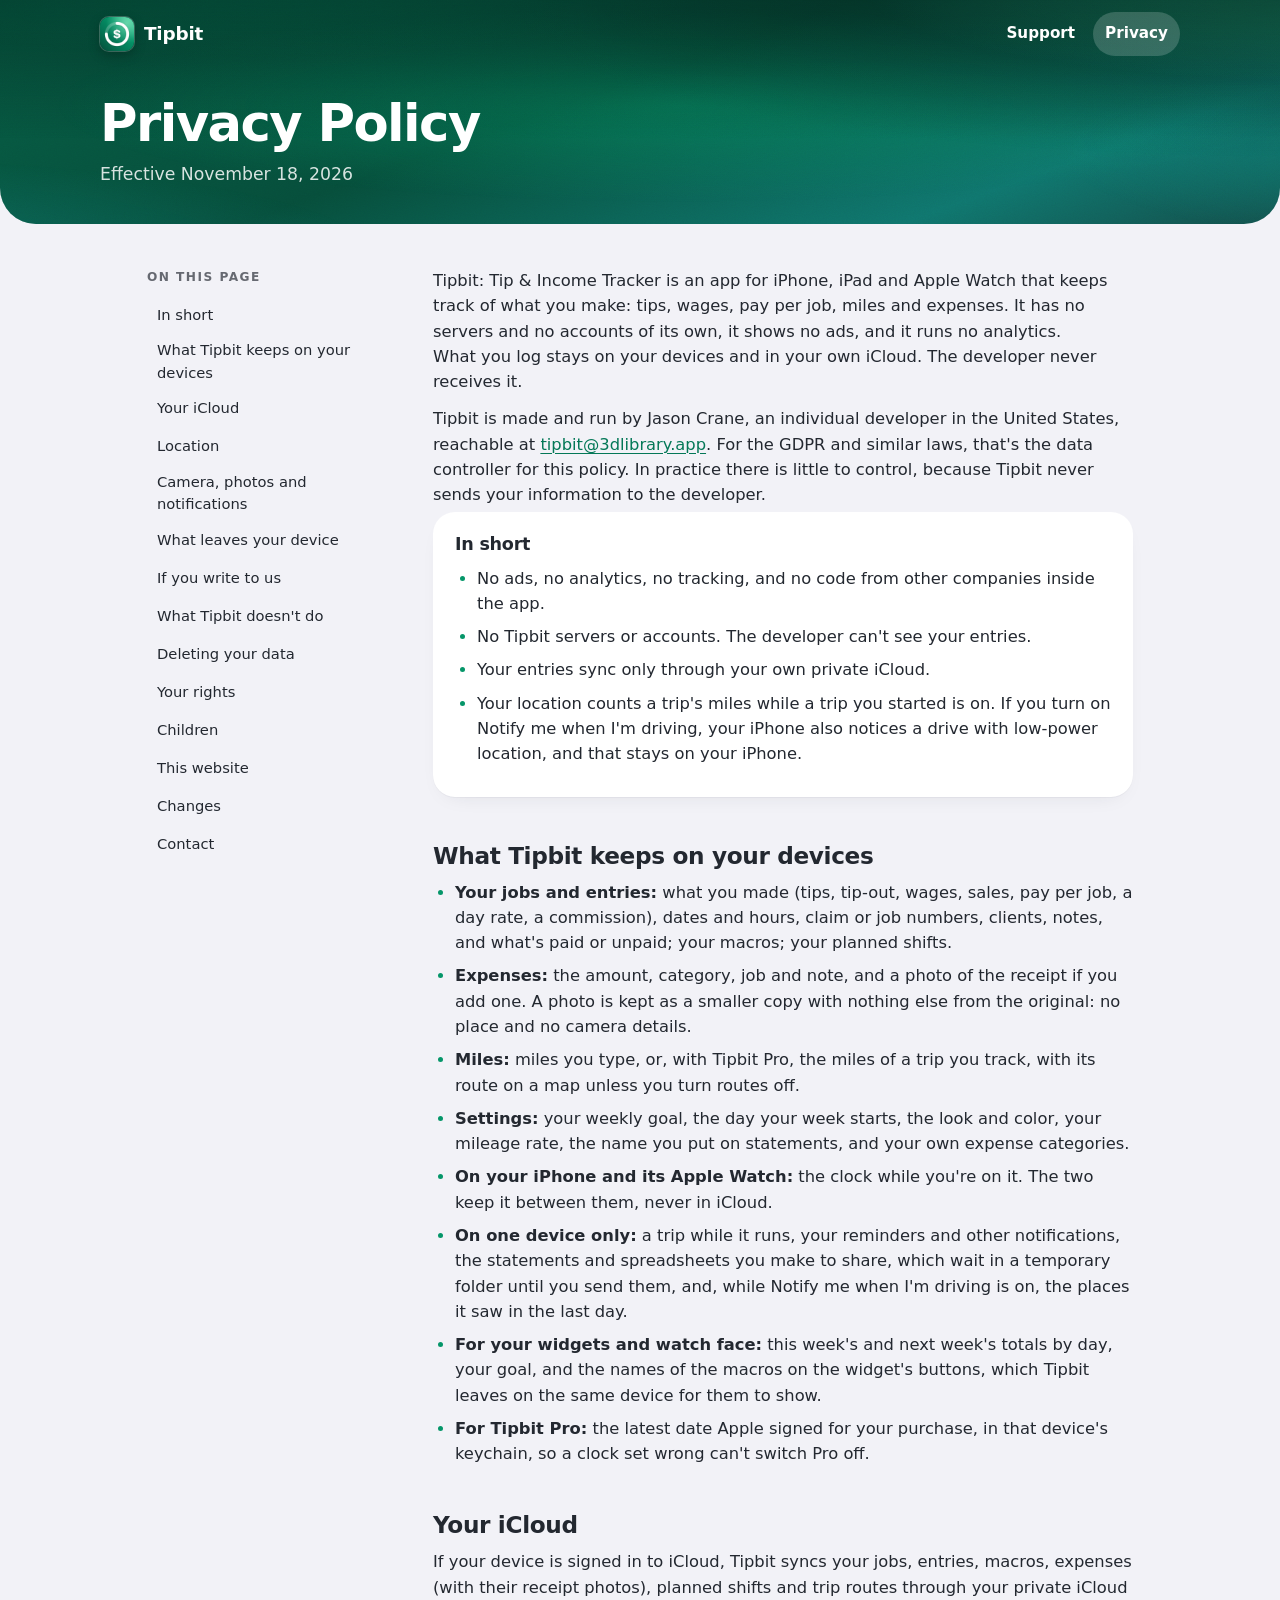
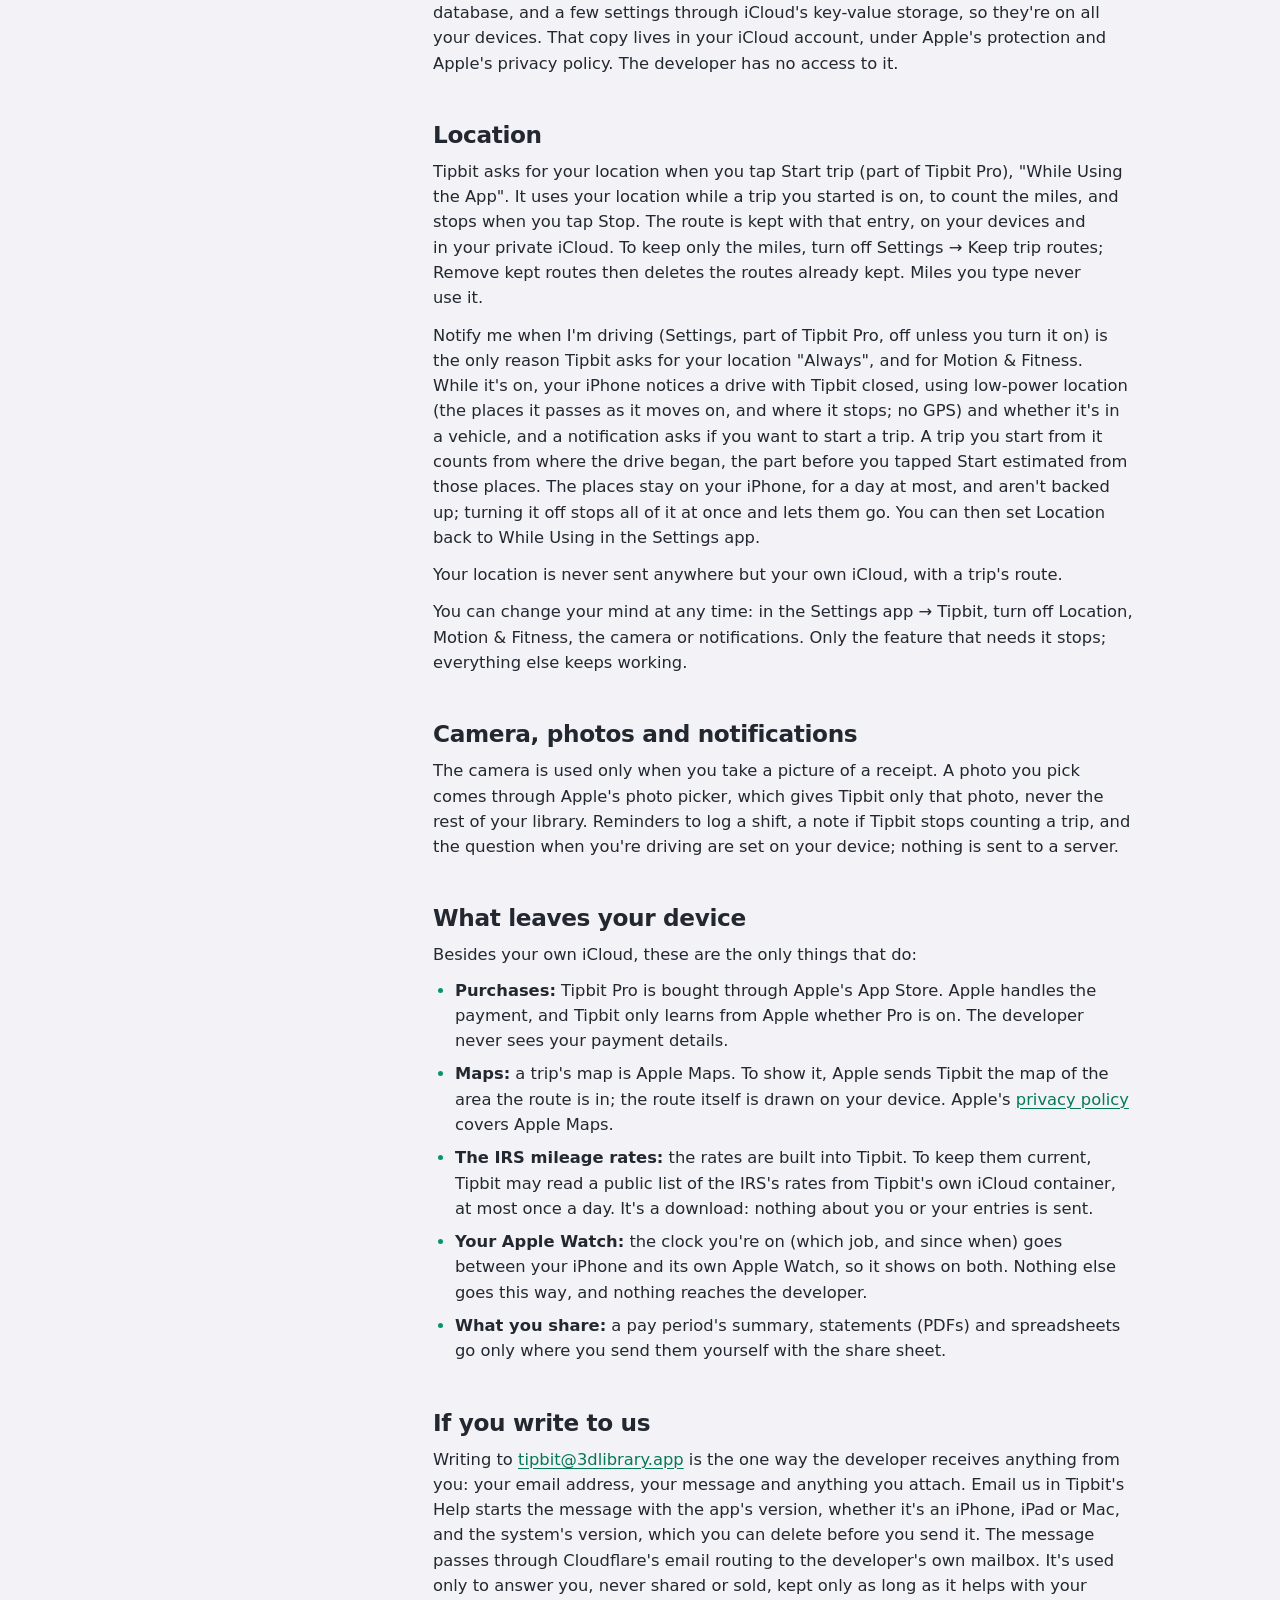
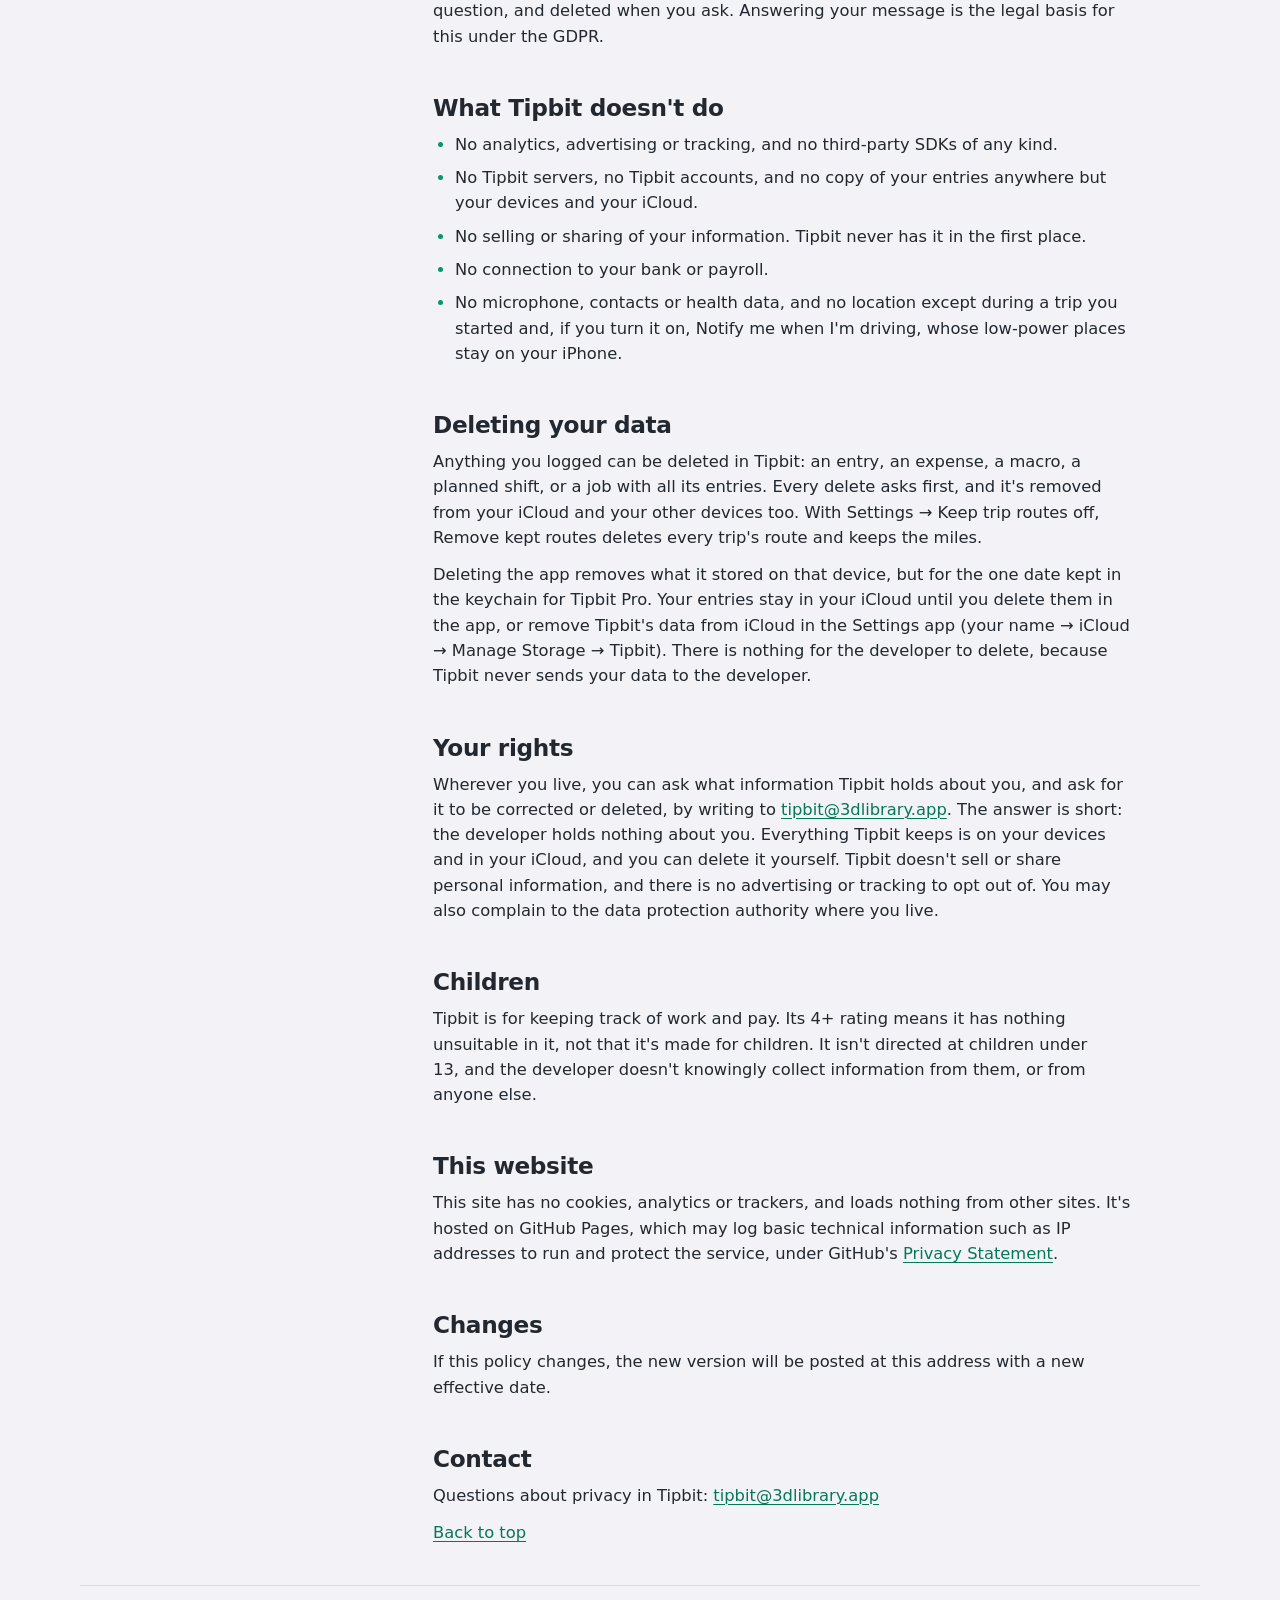
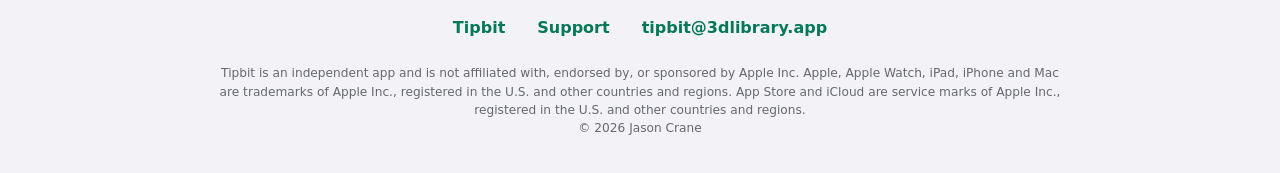
==== commit a629a71e: "The six-screen grid shows tidy tiles, and the hero's "See the app" button is gone The grid's tiles w" ====
--- a/privacy.html
+++ b/privacy.html
@@ -11,7 +11,7 @@
 <link rel="canonical" href="https://tipbit.3dlibrary.app/privacy.html">
 <link rel="icon" href="img/icon-96.png" sizes="96x96" type="image/png">
 <link rel="apple-touch-icon" href="img/icon-180.png">
-<link rel="stylesheet" href="site.css?v=20261119a"><!-- change ?v= whenever site.css changes: GitHub Pages lets browsers keep a file 10 minutes, and a new page with an old stylesheet looks broken -->
+<link rel="stylesheet" href="site.css?v=20261119b"><!-- change ?v= whenever site.css changes: GitHub Pages lets browsers keep a file 10 minutes, and a new page with an old stylesheet looks broken -->
 </head>
 <body>
 <a class="skip" href="#main">Skip to content</a>
--- a/site.css
+++ b/site.css
@@ -251,7 +251,7 @@
   text-wrap: pretty;
 }
 .hero-cta { display: flex; flex-wrap: wrap; align-items: center; gap: 10px; margin-top: 20px; }
-.soon, .btn {
+.soon {
   display: inline-flex;
   align-items: center;
   gap: 10px;
@@ -267,8 +267,7 @@
   -webkit-backdrop-filter: blur(12px);
   backdrop-filter: blur(12px);
 }
-.soon svg, .btn svg { width: 18px; height: 18px; flex: none; }
-.btn:hover { background: rgba(255, 255, 255, 0.24); }
+.soon svg { width: 18px; height: 18px; flex: none; }
 .hero-facts {
   list-style: none;
   padding: 0;
@@ -321,7 +320,6 @@
   .hero-words { padding-top: 8px; }
 }
 @media (max-width: 639px) {
-  .hero .btn { display: none; }
   /* The shot is short on a phone: the Per hour tile would sit over the week's number. */
   .hero-shot .piece.perhour { display: none; }
 }
@@ -361,8 +359,9 @@
 .gallery figcaption { text-align: center; color: var(--ink-2); font-size: 0.78rem; font-weight: 600; margin-top: 6px; }
 .gallery .screen {
   box-shadow: none;
-  aspect-ratio: 990 / 1760;
-  border-radius: clamp(12px, 13.5cqw, 64px) clamp(12px, 13.5cqw, 64px) 0 0;
+  background: none;
+  border-radius: 0;
+  aspect-ratio: 520 / 820;
   -webkit-mask-image: linear-gradient(to bottom, #000 78%, transparent 100%);
   mask-image: linear-gradient(to bottom, #000 78%, transparent 100%);
 }
@@ -559,7 +558,7 @@
 footer .tm { color: var(--ink-2); font-size: 0.76rem; line-height: 1.5; text-align: center; margin-top: 14px; max-width: 70em; margin-left: auto; margin-right: auto; text-wrap: pretty; }
 
 @media (forced-colors: active) {
-  .aurora, .card, .feat, .price, .soon, .btn, .pill, .toc a, .screen, .table-card, .private, .help-card, .ways li, .watch-row picture { border: 1px solid CanvasText; }
+  .aurora, .card, .feat, .price, .soon, .pill, .toc a, .screen, .table-card, .private, .help-card, .ways li, .watch-row picture { border: 1px solid CanvasText; }
   .label .pro, .cat .pro { border: 1px solid CanvasText; }
   .feat .icon { border: 1px solid CanvasText; }
   .price.best { outline-color: Highlight; }
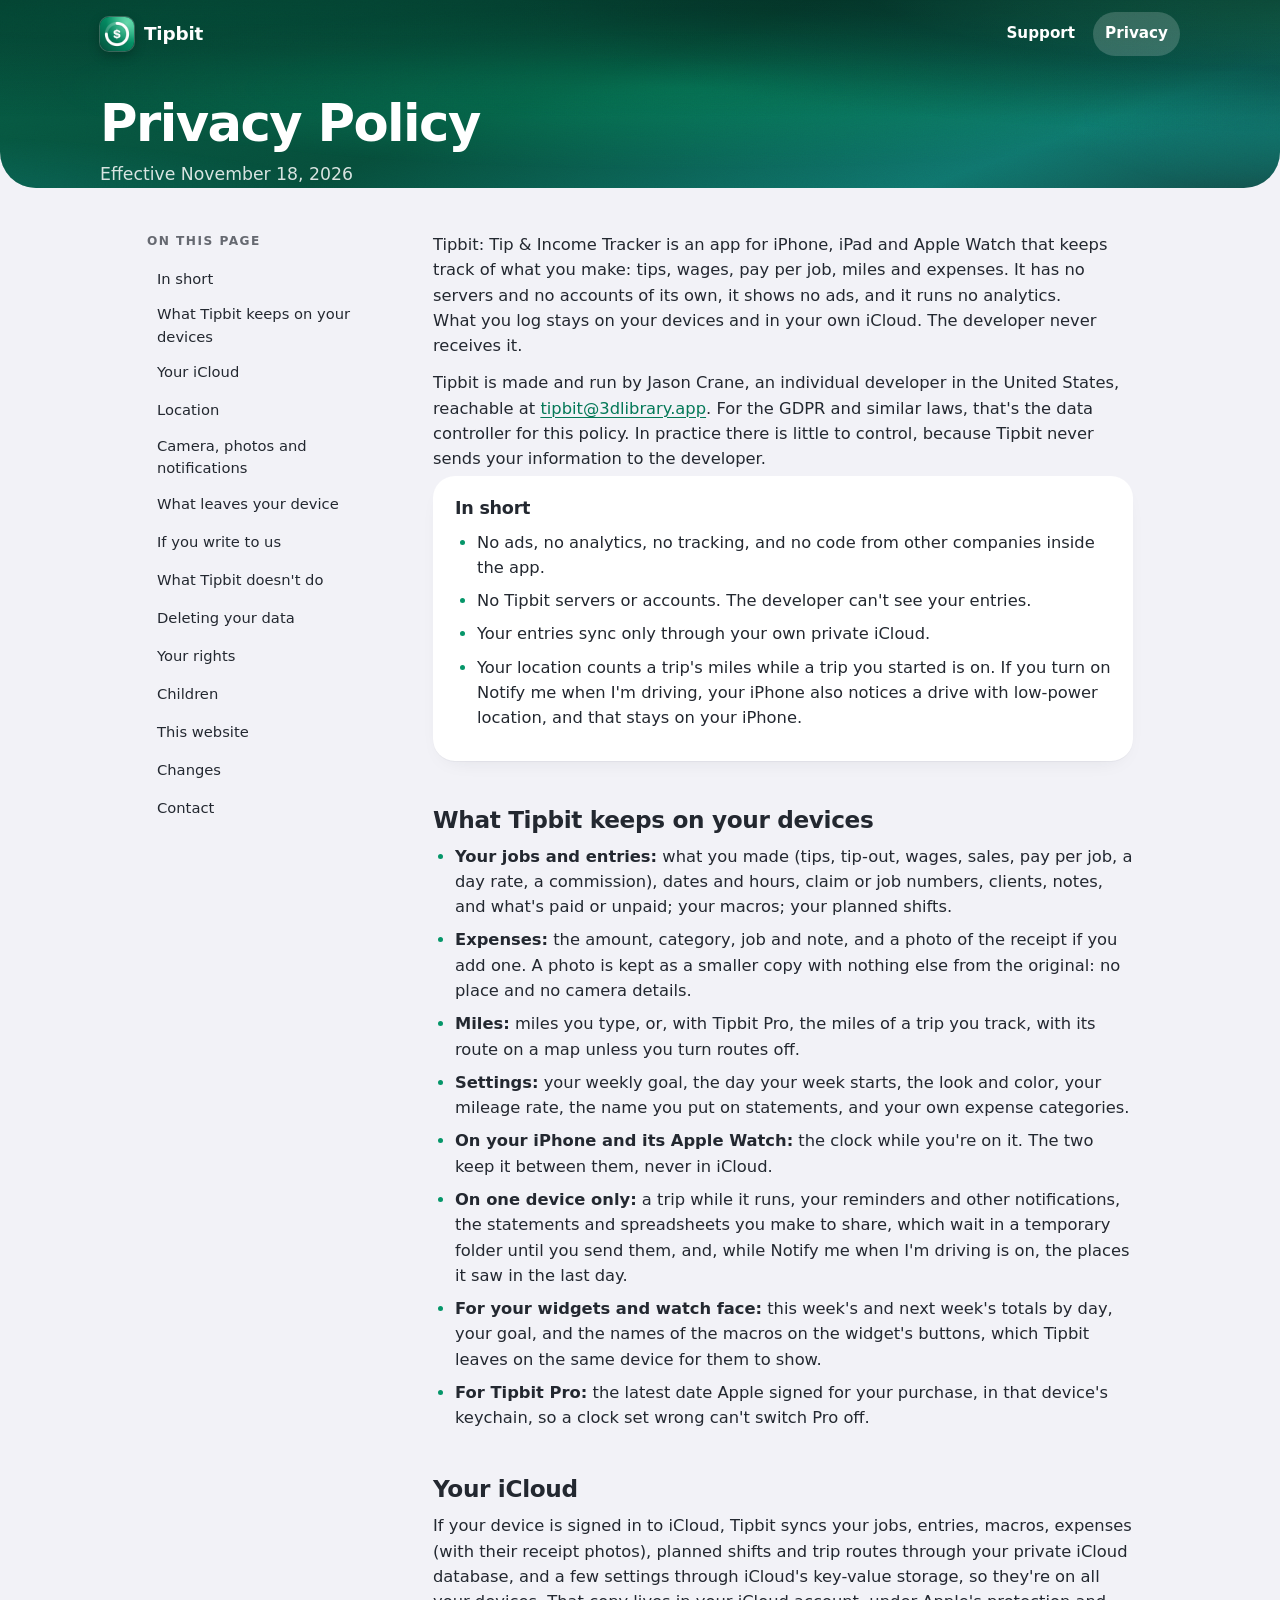
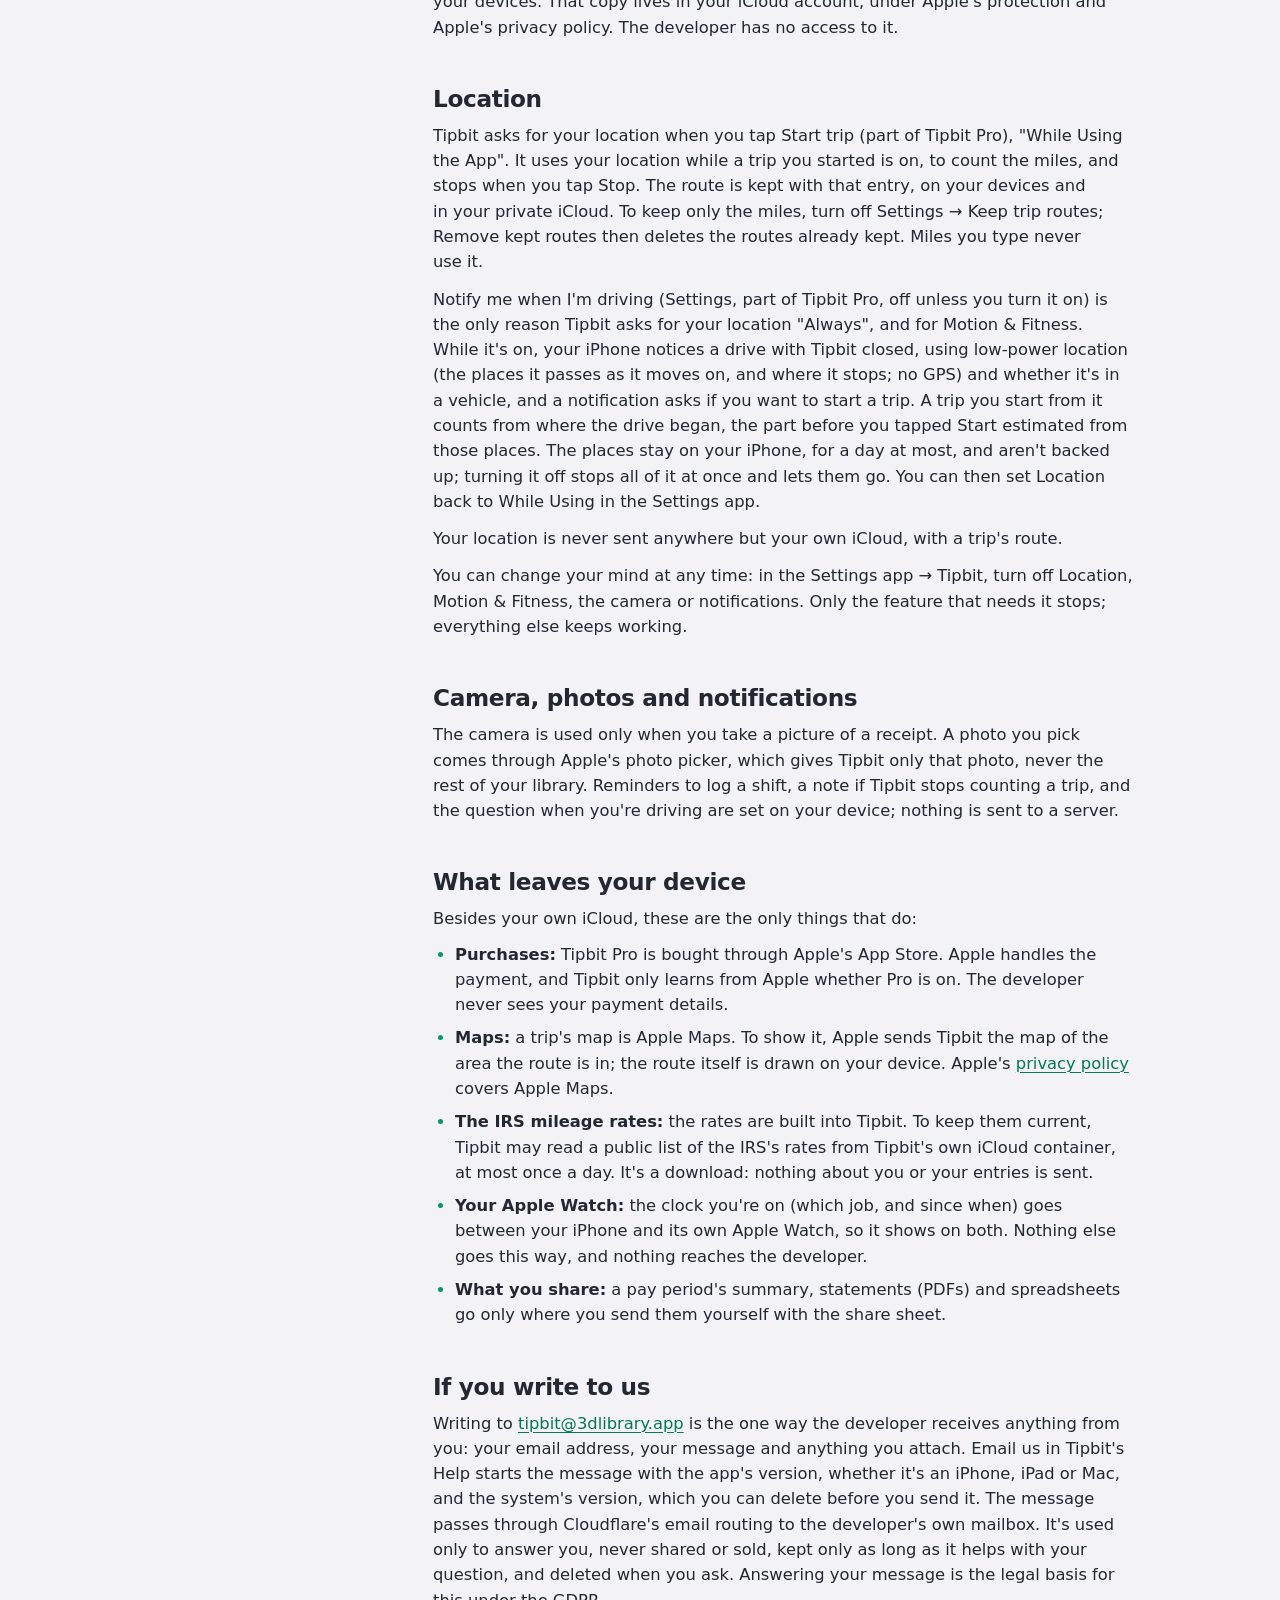
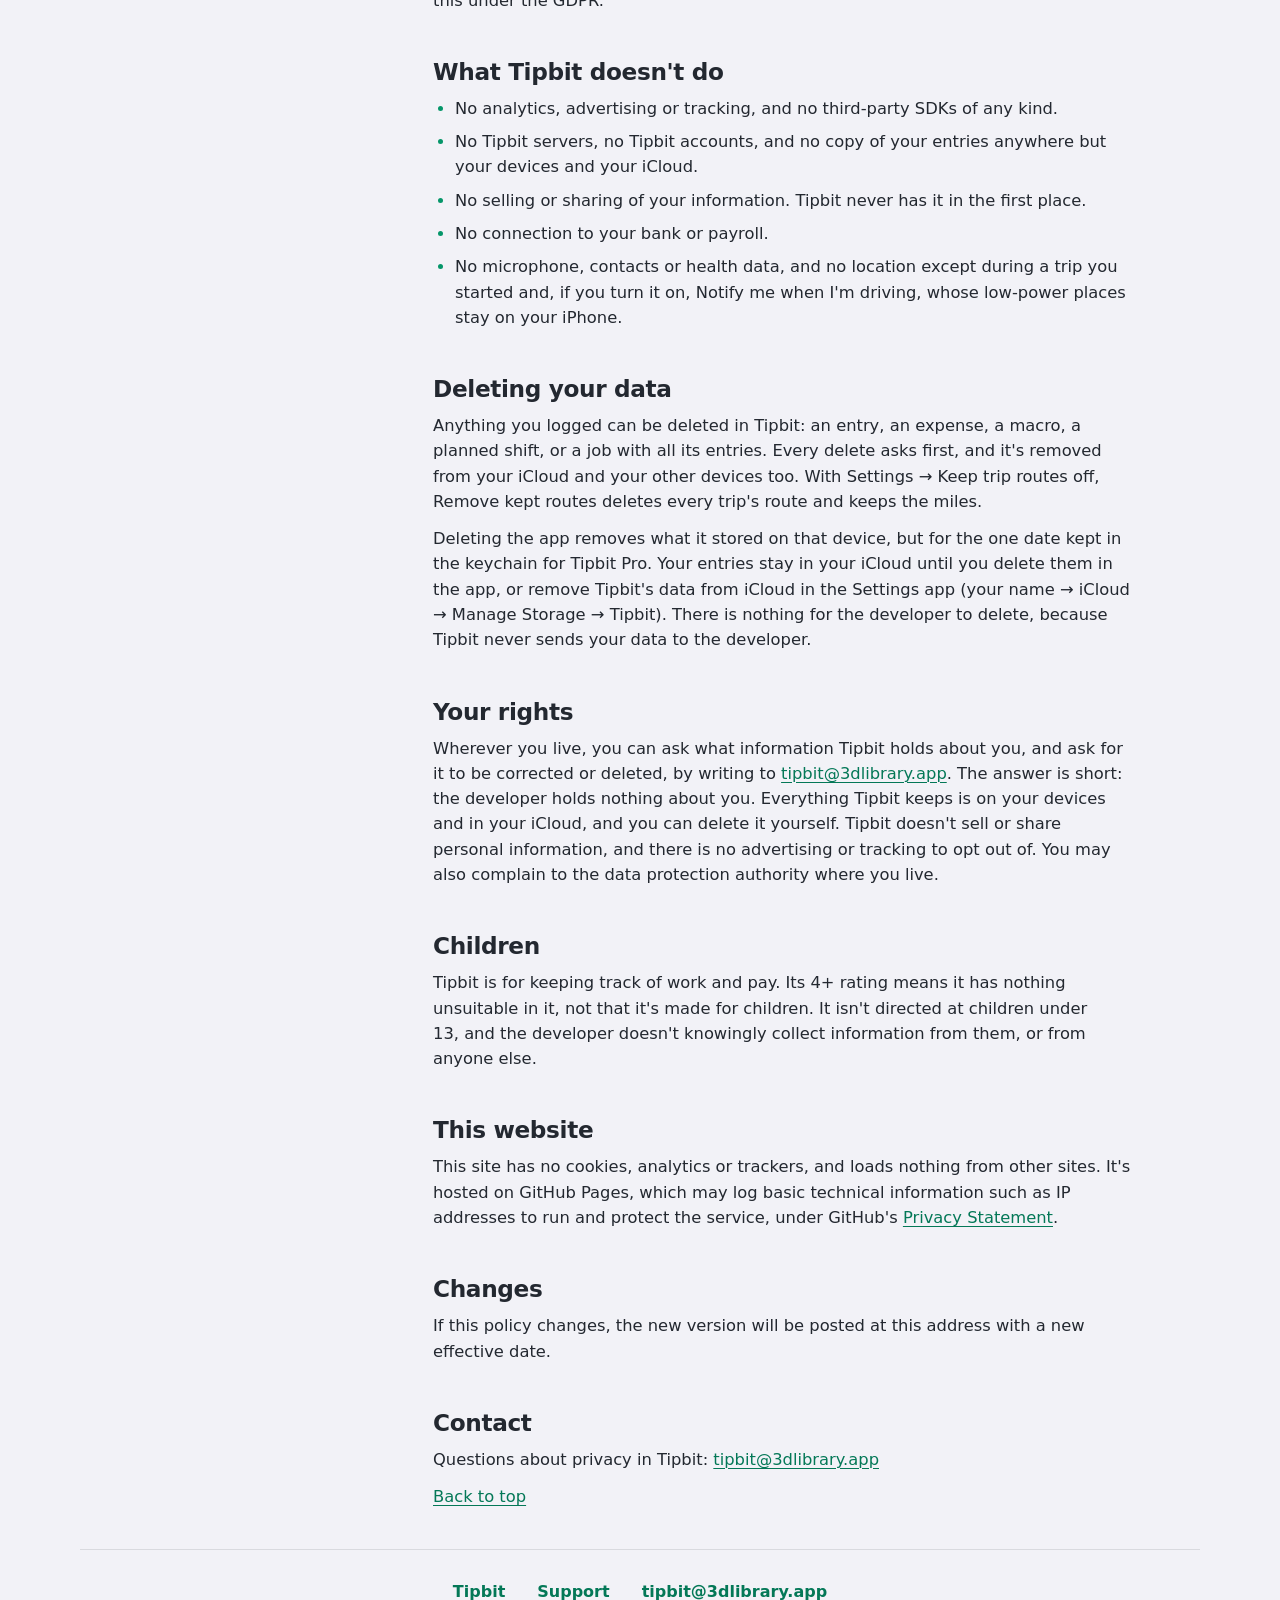
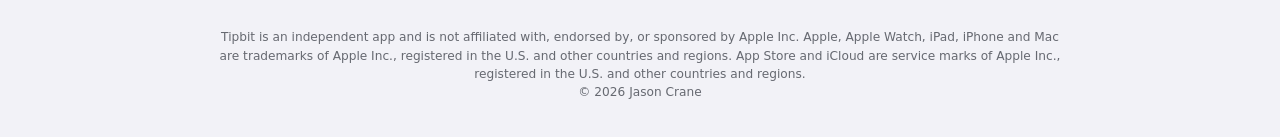
==== commit b0d39e4a: "The front page shows the app in big 3D pictures, with a few words each Jay found the shorter page to" ====
--- a/privacy.html
+++ b/privacy.html
@@ -11,7 +11,7 @@
 <link rel="canonical" href="https://tipbit.3dlibrary.app/privacy.html">
 <link rel="icon" href="img/icon-96.png" sizes="96x96" type="image/png">
 <link rel="apple-touch-icon" href="img/icon-180.png">
-<link rel="stylesheet" href="site.css?v=20261119b"><!-- change ?v= whenever site.css changes: GitHub Pages lets browsers keep a file 10 minutes, and a new page with an old stylesheet looks broken -->
+<link rel="stylesheet" href="site.css?v=20261119c"><!-- change ?v= whenever site.css changes: GitHub Pages lets browsers keep a file 10 minutes, and a new page with an old stylesheet looks broken -->
 </head>
 <body>
 <a class="skip" href="#main">Skip to content</a>
--- a/site.css
+++ b/site.css
@@ -67,7 +67,7 @@
       --link: #6ee7b7;
     }
   }
-  .card, .feat, .price, .table-card, .private, .help-card { border: 1px solid var(--line); }
+  .card { border: 1px solid var(--line); }
   a { text-decoration: underline; }
 }
 
@@ -229,28 +229,6 @@
 .top .links a:hover { background: rgba(255, 255, 255, 0.14); }
 .top .links a[aria-current="page"] { background: rgba(255, 255, 255, 0.18); }
 
-/* ----- The front page's hero: the words, and Home's own screen standing in the band. */
-.hero { border-radius: 0 0 32px 32px; }
-.hero-grid { display: grid; gap: 24px; margin-top: 24px; align-items: end; }
-.hero h1 {
-  font-family: var(--rounded);
-  font-weight: 900;
-  font-size: clamp(2.15rem, 7.2vw, 4.2rem);
-  line-height: 1.02;
-  letter-spacing: -0.035em;
-  margin-top: 10px;
-  text-wrap: balance;
-  text-shadow: 0 2px 24px rgba(2, 44, 34, 0.35);
-}
-.hero .line {
-  font-size: clamp(1rem, 2.2vw, 1.22rem);
-  line-height: 1.45;
-  color: var(--on-aurora-2);
-  max-width: 30em;
-  margin-top: 14px;
-  text-wrap: pretty;
-}
-.hero-cta { display: flex; flex-wrap: wrap; align-items: center; gap: 10px; margin-top: 20px; }
 .soon {
   display: inline-flex;
   align-items: center;
@@ -268,214 +246,7 @@
   backdrop-filter: blur(12px);
 }
 .soon svg { width: 18px; height: 18px; flex: none; }
-.hero-facts {
-  list-style: none;
-  padding: 0;
-  display: flex;
-  flex-wrap: wrap;
-  gap: 3px 14px;
-  margin-top: 16px;
-  font-size: 0.88rem;
-  font-weight: 600;
-  color: var(--on-aurora-2);
-}
-.hero-facts li { display: inline-flex; align-items: center; gap: 7px; }
-.hero-facts svg { width: 16px; height: 16px; color: #a7f3d0; }
-
-/* The screen: the app's own, flat, with the phone screen's rounded corners and a soft shadow (no drawn device). */
-.screen {
-  display: block;
-  container-type: inline-size;
-  border-radius: 28px;
-  border-radius: clamp(12px, 13.5cqw, 64px);
-  overflow: hidden;
-  box-shadow: var(--shadow-screen);
-  background: var(--card);
-}
-.screen img { width: 100%; height: auto; }
-.screen.ipad { border-radius: 16px; border-radius: clamp(10px, 2.2cqw, 28px); }
-.piece { position: absolute; filter: var(--shadow-piece); }
-.piece img { width: 100%; height: auto; }
-
-.hero-shot {
-  position: relative;
-  width: min(100%, 420px);
-  margin: 0 auto;
-  height: clamp(195px, 34vw, 470px);
-  overflow: hidden;
-  -webkit-mask-image: linear-gradient(to bottom, #000 72%, transparent 100%);
-  mask-image: linear-gradient(to bottom, #000 72%, transparent 100%);
-}
-.hero-shot .screen { width: 74%; margin: 0 auto; }
-.hero-shot .piece.perhour { width: 34%; left: 0; top: 50%; }
-.hero-shot .piece.dinner { width: 31%; right: 0; top: 31%; }
-/* The dark look shows Home in the dark, whole: its lifted pieces are the light look's. */
-@media (prefers-color-scheme: dark) { .hero-shot .piece { display: none; } }
-@media (min-width: 780px) {
-  .hero-grid { grid-template-columns: minmax(0, 1.05fr) minmax(0, 0.95fr); gap: 40px; margin-top: 28px; }
-  .hero-words { padding-bottom: 44px; }
-  .hero-shot { width: min(100%, 440px); margin-right: 0; height: clamp(380px, 32vw, 470px); }
-}
-@media (max-width: 879px) {
-  .hero-words { padding-top: 8px; }
-}
-@media (max-width: 639px) {
-  /* The shot is short on a phone: the Per hour tile would sit over the week's number. */
-  .hero-shot .piece.perhour { display: none; }
-}
-
-/* ----- Sections. */
-.section { padding: 40px 0 0; }
-.section h2 {
-  font-family: var(--rounded);
-  font-weight: 800;
-  font-size: clamp(1.6rem, 4vw, 2.3rem);
-  letter-spacing: -0.025em;
-  line-height: 1.1;
-  margin-top: 8px;
-  text-wrap: balance;
-}
-.lede { color: var(--ink-2); font-size: 1.04rem; margin-top: 10px; max-width: 44em; text-wrap: pretty; }
-@media (min-width: 880px) { .section { padding-top: 64px; } }
-
-/* The ways a job can pay: chips, as the app's welcome shows them. */
-.ways { list-style: none; padding: 0; display: flex; flex-wrap: wrap; gap: 8px; margin-top: 14px; }
-.ways li {
-  display: inline-flex;
-  align-items: center;
-  min-height: 34px;
-  padding: 4px 13px;
-  border-radius: 999px;
-  background: var(--card);
-  box-shadow: var(--shadow-card);
-  font-weight: 600;
-  font-size: 0.92rem;
-}
-.ways li:last-child { background: none; box-shadow: none; color: var(--ink-2); padding-left: 2px; }
-
-/* The six screens in a grid: three across on a phone, six across from a tablet up. */
-.gallery { display: grid; grid-template-columns: repeat(3, 1fr); gap: 16px 10px; margin-top: 24px; }
-.gallery figure { margin: 0; }
-.gallery figcaption { text-align: center; color: var(--ink-2); font-size: 0.78rem; font-weight: 600; margin-top: 6px; }
-.gallery .screen {
-  box-shadow: none;
-  background: none;
-  border-radius: 0;
-  aspect-ratio: 520 / 820;
-  -webkit-mask-image: linear-gradient(to bottom, #000 78%, transparent 100%);
-  mask-image: linear-gradient(to bottom, #000 78%, transparent 100%);
-}
-.gallery .screen img { height: 100%; object-fit: cover; object-position: top; }
-@media (min-width: 700px) {
-  .gallery { grid-template-columns: repeat(6, 1fr); gap: 14px; margin-top: 36px; }
-  .gallery figcaption { font-size: 0.85rem; margin-top: 10px; }
-}
-
-/* A plain card: the support and privacy pages' boxes. */
 .card { background: var(--card); border-radius: var(--radius); padding: 22px; box-shadow: var(--shadow-card); }
-
-/* The feature cards: a list on a phone (the icon, the name and the line run into the words), boxes from a tablet up,
-   two across, then four on a wide screen. */
-.cards { display: grid; gap: 12px; margin-top: 28px; }
-.feat { background: var(--card); border-radius: var(--radius); padding: 18px 18px 20px; box-shadow: var(--shadow-card); }
-.feat h3 { font-family: var(--rounded); font-size: 1.22rem; letter-spacing: -0.015em; line-height: 1.2; text-wrap: balance; }
-.feat .icon {
-  display: grid;
-  place-items: center;
-  width: 34px;
-  height: 34px;
-  margin-bottom: 12px;
-  border-radius: 11px;
-  background: var(--accent-soft);
-  color: var(--accent);
-}
-.feat .icon svg { width: 20px; height: 20px; }
-.feat .cat { display: block; margin-bottom: 6px; font-family: var(--text); font-size: 0.76rem; font-weight: 700; letter-spacing: 0.12em; text-transform: uppercase; color: var(--link); }
-.feat .cat .pro { font-family: var(--text); }
-.feat p { color: var(--ink-2); font-size: 0.97rem; margin-top: 8px; text-wrap: pretty; }
-@media (max-width: 639px) {
-  .cards { gap: 0; margin-top: 22px; border-top: 1px solid var(--line); }
-  .feat { background: none; box-shadow: none; border-radius: 0; padding: 11px 0 12px; border-bottom: 1px solid var(--line); }
-  .feat h3 { display: inline; font-size: 1rem; line-height: 1.42; letter-spacing: -0.01em; }
-  .feat h3::after { content: " "; }
-  .feat .icon { display: inline-grid; width: 22px; height: 22px; margin: 0 6px 0 0; border-radius: 7px; vertical-align: -5px; }
-  .feat .icon svg { width: 14px; height: 14px; }
-  .feat .cat { display: inline; margin: 0 6px 0 0; font-size: 0.68rem; letter-spacing: 0.1em; }
-  .feat .cat .pro { vertical-align: 1px; }
-  .feat p { display: inline; margin: 0; font-size: 0.93rem; line-height: 1.42; }
-}
-@media (min-width: 640px) { .cards { grid-template-columns: repeat(2, 1fr); gap: 16px; margin-top: 36px; } }
-@media (min-width: 1000px) { .cards { grid-template-columns: repeat(4, 1fr); } .feat { padding: 20px 20px 22px; } }
-
-/* ----- The devices: the iPad's Home beside the watch's pages. */
-.devices-grid { display: grid; gap: 22px; margin-top: 20px; align-items: center; }
-.devices .screen.ipad { width: min(100%, 860px); margin: 0 auto; }
-.watch p:not(.label) { margin-top: 6px; color: var(--ink-2); font-size: 0.96rem; text-wrap: pretty; }
-.watch-row { display: grid; grid-template-columns: repeat(4, 1fr); gap: 10px; margin-top: 14px; }
-.watch-row figure { text-align: center; margin: 0; }
-.watch-row picture { max-width: 150px; margin: 0 auto; filter: var(--shadow-piece); }
-.watch-row figcaption { color: var(--ink-2); font-size: 0.74rem; line-height: 1.3; margin-top: 8px; }
-@media (max-width: 639px) { .watch-row figcaption { display: none; } .private .flat { display: none; } .help-card h2 { display: none; } }
-@media (min-width: 900px) {
-  .devices-grid { grid-template-columns: minmax(0, 1.3fr) minmax(0, 1fr); gap: 40px; margin-top: 28px; }
-  .watch-row { gap: 12px; }
-  .watch-row figcaption { font-size: 0.8rem; }
-}
-
-/* ----- Private: one card, the words beside Settings' own iCloud row. */
-.private { display: grid; gap: 18px; background: var(--card); border-radius: var(--radius); padding: 20px; box-shadow: var(--shadow-card); align-items: center; }
-.private .words p:not(.label) { color: var(--ink-2); margin-top: 8px; font-size: 1rem; text-wrap: pretty; }
-.facts { list-style: none; padding: 0; margin-top: 10px; display: grid; gap: 5px; font-size: 0.95rem; }
-.facts li { padding-left: 26px; position: relative; }
-.facts li::before {
-  content: "";
-  position: absolute;
-  left: 3px;
-  top: 0.5em;
-  width: 11px;
-  height: 6px;
-  border-left: 2.5px solid var(--accent);
-  border-bottom: 2.5px solid var(--accent);
-  transform: rotate(-45deg);
-}
-.private .flat { width: min(100%, 420px); margin: 0 auto; filter: var(--shadow-piece); }
-@media (min-width: 900px) {
-  .private { grid-template-columns: minmax(0, 1fr) minmax(300px, 420px); gap: 40px; padding: 28px 32px; }
-  .private .flat { margin: 0; }
-}
-
-/* ----- Free and Pro: the table, with the prices beside it on a wide screen. */
-.pro-grid { display: grid; gap: 20px; margin-top: 24px; align-items: start; }
-.table-card { background: var(--card); border-radius: var(--radius); box-shadow: var(--shadow-card); overflow: hidden; }
-.compare { width: 100%; border-collapse: separate; border-spacing: 0; font-size: 0.9rem; line-height: 1.35; }
-.compare th, .compare td { padding: 7px 8px; text-align: left; vertical-align: middle; border-top: 1px solid var(--line); }
-.compare thead th { border-top: 0; padding-top: 12px; padding-bottom: 10px; font-family: var(--rounded); font-size: 1rem; font-weight: 800; letter-spacing: -0.01em; }
-.compare th[scope="row"] { font-weight: 500; padding-left: 14px; }
-.compare td, .compare thead th:not(:first-child) { text-align: center; width: 18%; }
-.compare td:last-child, .compare thead th:last-child { padding-right: 12px; }
-@media (min-width: 640px) { .compare td { white-space: nowrap; width: 21%; } .compare th, .compare td { padding: 9px 10px; } .compare th[scope="row"] { padding-left: 16px; } }
-.compare .pro-col { color: var(--link); }
-.compare .yes svg { width: 20px; height: 20px; color: var(--accent); margin: 0 auto; }
-.compare .no { color: var(--ink-3); }
-.prices { display: grid; grid-template-columns: repeat(3, 1fr); gap: 10px; }
-.price { background: var(--card); border-radius: 18px; padding: 14px 10px 12px; box-shadow: var(--shadow-card); text-align: center; }
-.price .label { color: var(--ink-2); font-size: 0.7rem; }
-.price .amount { font-family: var(--rounded); font-weight: 900; font-size: clamp(1.45rem, 5.6vw, 2rem); letter-spacing: -0.03em; line-height: 1.05; margin-top: 4px; font-variant-numeric: tabular-nums; }
-.price .amount small { display: block; font-size: 0.78rem; font-weight: 700; letter-spacing: 0; color: var(--ink-2); margin-top: 2px; font-family: var(--text); }
-.price .note { color: var(--ink-2); font-size: 0.78rem; line-height: 1.35; margin-top: 8px; text-wrap: balance; }
-.price.best { outline: 2px solid var(--accent); outline-offset: -2px; }
-.small { color: var(--ink-2); font-size: 0.83rem; margin-top: 12px; max-width: 60em; text-wrap: pretty; }
-@media (min-width: 900px) {
-  .pro-grid { grid-template-columns: minmax(0, 1fr) 300px; gap: 28px; }
-  .prices { grid-template-columns: 1fr; gap: 12px; }
-  .price { padding: 16px 18px 14px; }
-  .price .amount { font-size: 2rem; }
-}
-
-/* ----- Questions: one card with the words and the two pills. */
-.help-card { background: var(--card); border-radius: var(--radius); padding: 20px; box-shadow: var(--shadow-card); display: grid; gap: 14px; align-items: center; }
-.help-card .lede { font-size: 0.95rem; margin-top: 6px; }
-.help-card .row { display: flex; flex-wrap: wrap; gap: 10px; }
 .pill {
   display: inline-flex;
   align-items: center;
@@ -491,9 +262,6 @@
 .pill:hover { filter: brightness(1.06); }
 .pill.quiet { background: var(--accent-soft); color: var(--link); }
 @media (prefers-color-scheme: dark) { .pill { color: #04281c; } .pill.quiet { color: var(--link); } }
-@media (min-width: 900px) {
-  .help-card { grid-template-columns: minmax(0, 1fr) auto; gap: 32px; padding: 28px 32px; }
-  .help-card .row { justify-content: end; }
 }
 
 /* ----- The help and privacy pages: a band of aurora on top, then the words, with their own table of contents. */
@@ -558,10 +326,8 @@
 footer .tm { color: var(--ink-2); font-size: 0.76rem; line-height: 1.5; text-align: center; margin-top: 14px; max-width: 70em; margin-left: auto; margin-right: auto; text-wrap: pretty; }
 
 @media (forced-colors: active) {
-  .aurora, .card, .feat, .price, .soon, .pill, .toc a, .screen, .table-card, .private, .help-card, .ways li, .watch-row picture { border: 1px solid CanvasText; }
+  .aurora, .card, .soon, .pill, .toc a { border: 1px solid CanvasText; }
   .label .pro, .cat .pro { border: 1px solid CanvasText; }
-  .feat .icon { border: 1px solid CanvasText; }
-  .price.best { outline-color: Highlight; }
 }
 
 /* ----- Paper: the words, black on white, nothing that only decorates. */
@@ -571,10 +337,9 @@
   .aurora { background: none !important; color: #000000; border-radius: 0; border-bottom: 1px solid #999999; }
   .aurora::before, .aurora::after { display: none; }
   .aurora .label, .band .line { color: #333333; }
-  .skip, .top .links, .toc, .gallery, .hero-shot, .hero-cta, .back-top, footer nav { display: none; }
+  .skip, .top .links, .toc, .back-top, footer nav { display: none; }
   .page-grid { display: block; }
-  .card, .feat, .price, .table-card, .private, .help-card { box-shadow: none; border: 1px solid #999999; break-inside: avoid; }
-  .cards { grid-template-columns: 1fr 1fr; }
+  .card { box-shadow: none; border: 1px solid #999999; break-inside: avoid; }
   a { color: #000000; }
   a[href^="http"]::after { content: " (" attr(href) ")"; font-size: 0.85em; color: #333333; }
   .page h2, .page h3 { break-after: avoid; }
